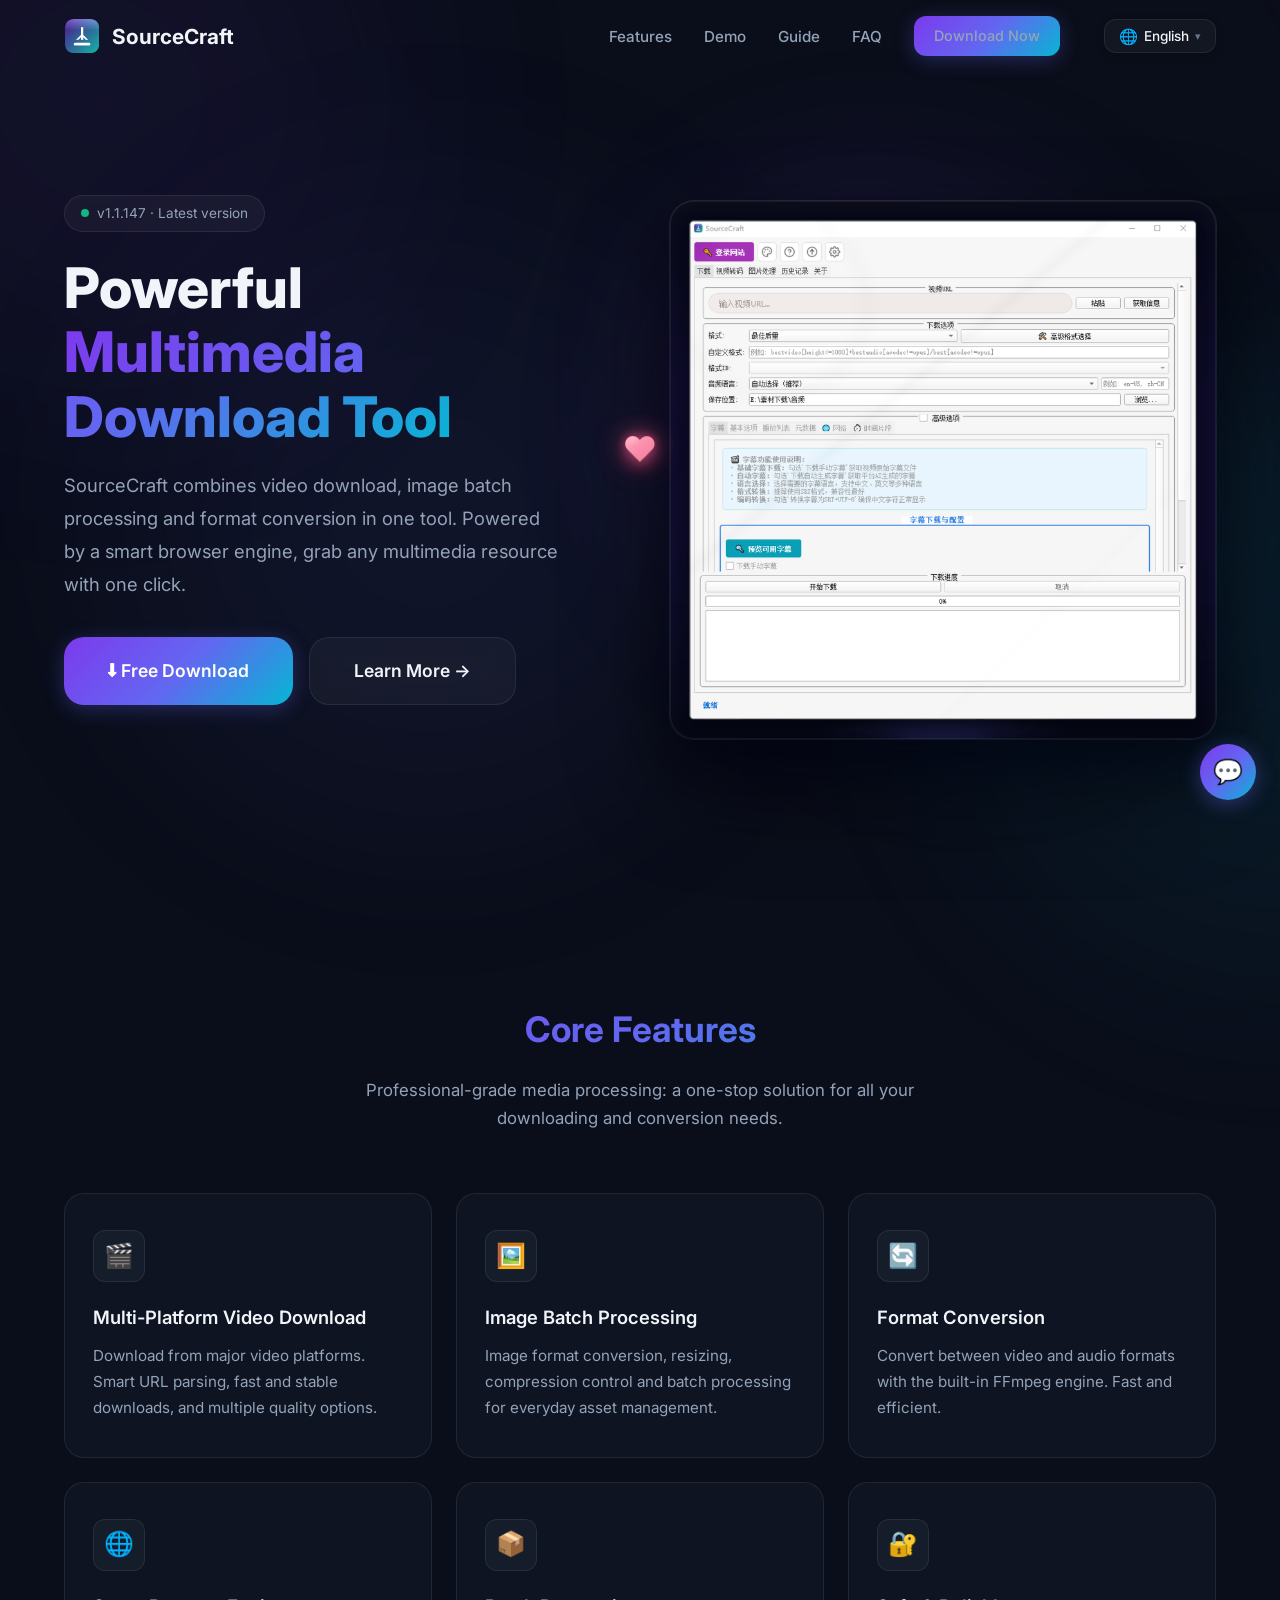
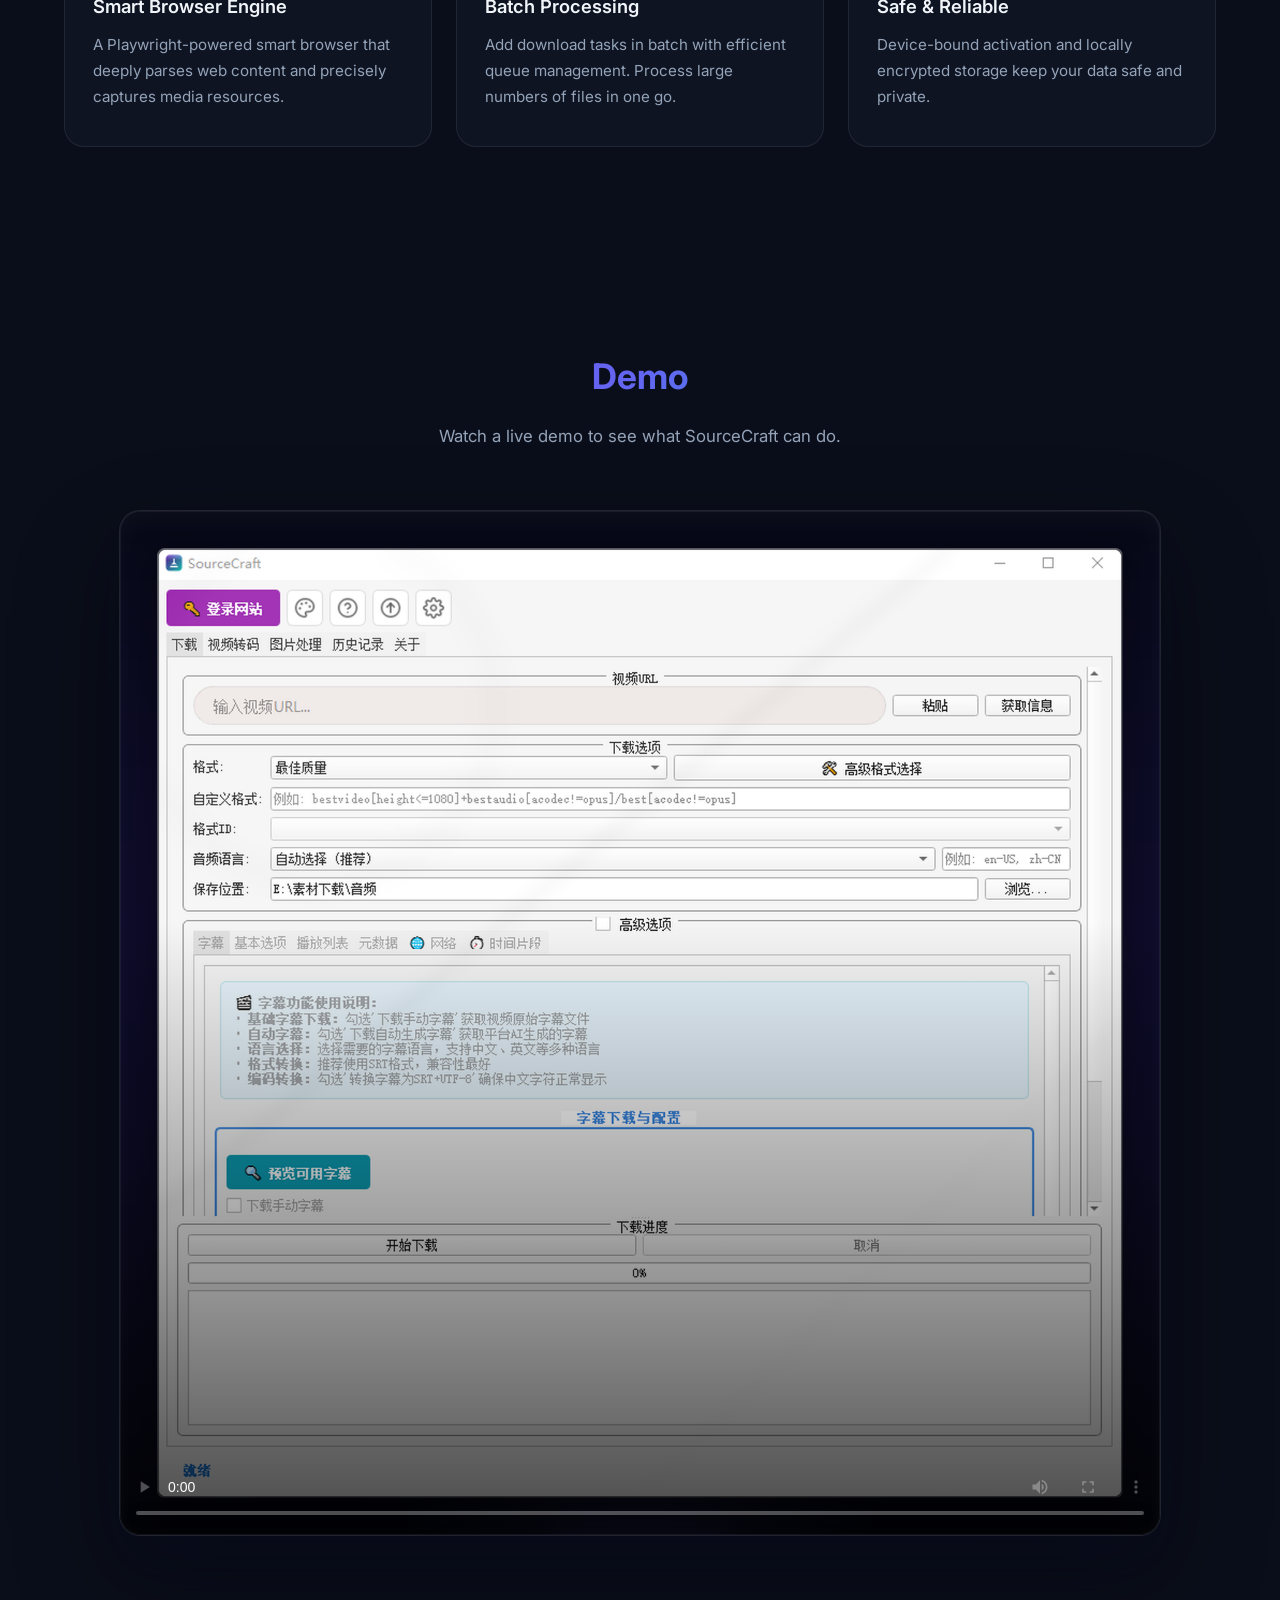
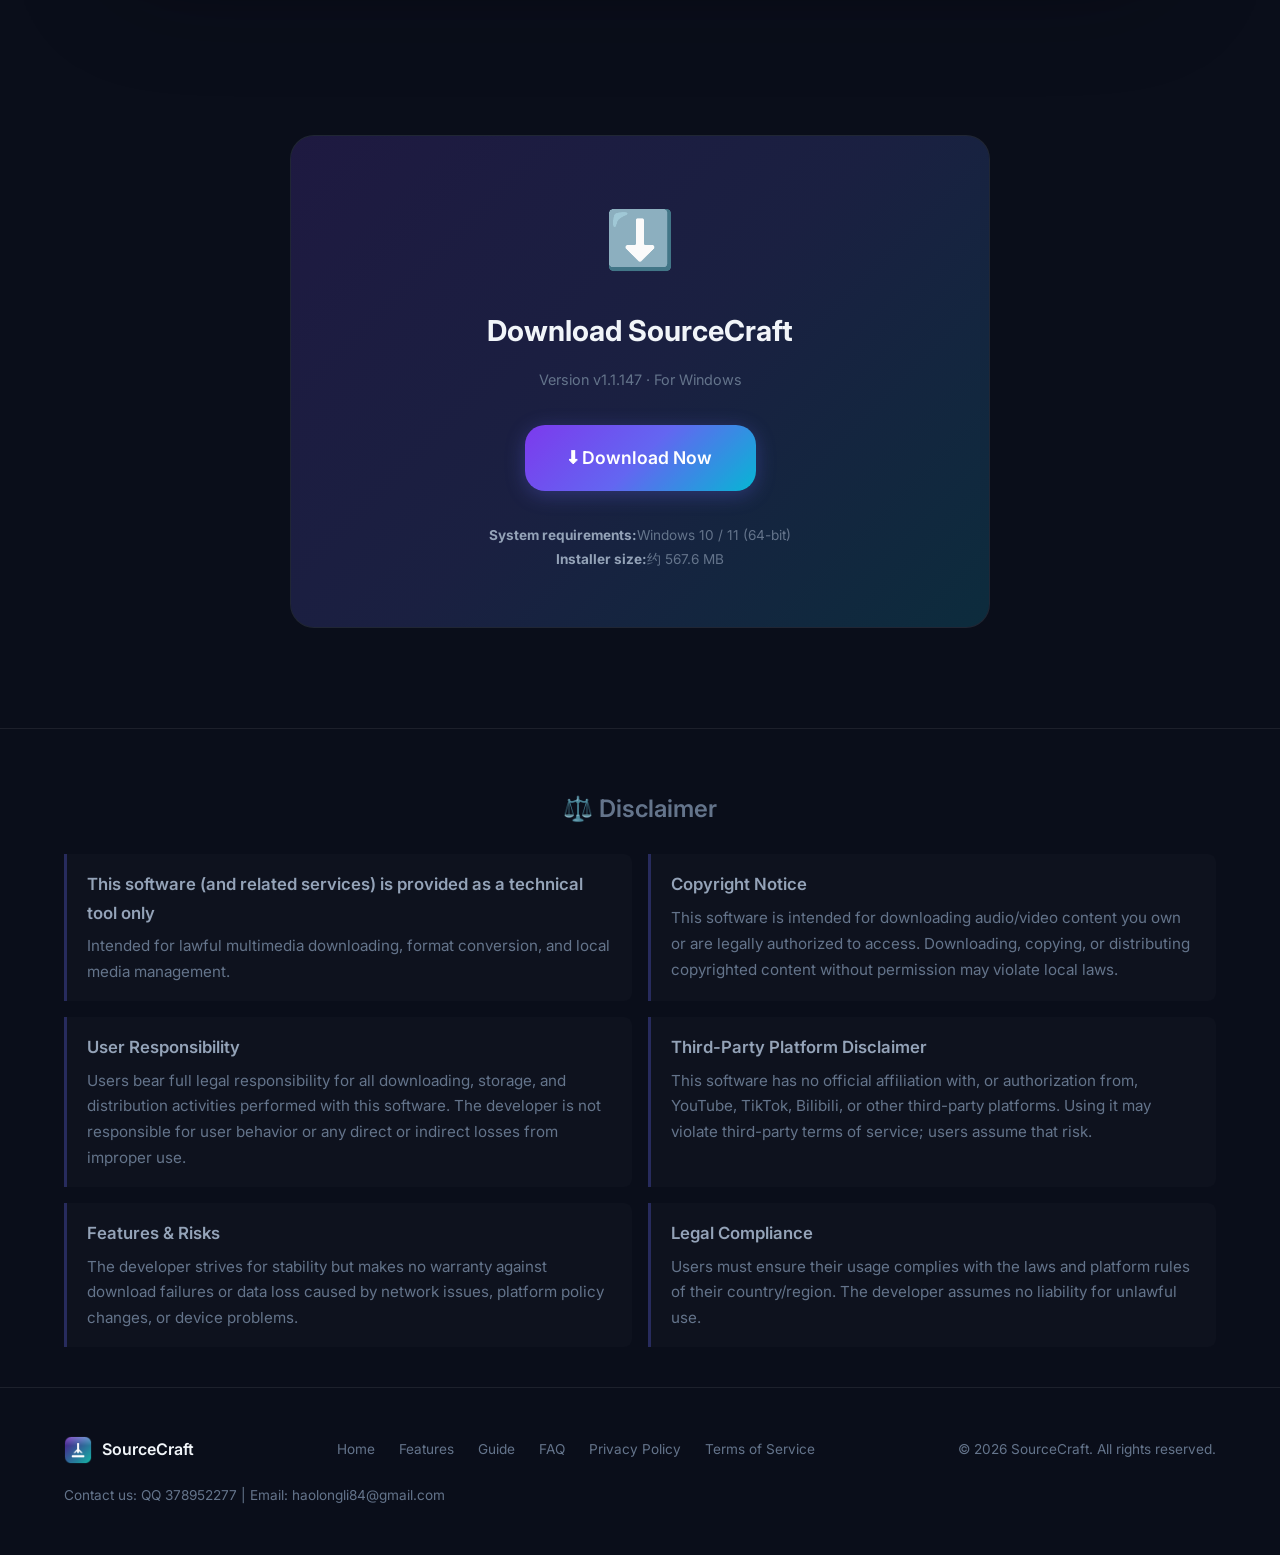
==== website/index.html @ fefe62bd "官网版本信息更新 1.1.140→1.1.147：version.json 下载链接换新 123pan(Miobvd-2Sgbd)+版本号+文件大小(567.6MB)；index.html 静态版本文" ====
<html lang="zh-CN">

<head>
  <meta charset="UTF-8">
  <meta name="viewport" content="width=device-width, initial-scale=1.0">
  <title data-i18n="SourceCraft - 免费多媒体下载工具 | 视频下载器 | 官方网站">SourceCraft - 免费多媒体下载工具 | 视频下载器 | 官方网站</title>
  <meta name="description" content="SourceCraft 是一款免费强大的多媒体下载工具，支持多平台视频下载、图片批处理、格式转换。智能浏览器引擎驱动，一键下载任何视频和多媒体资源。支持 Windows 10/11，永久免费使用。" data-i18n="SourceCraft 是一款免费强大的多媒体下载工具，支持多平台视频下载、图片批处理、格式转换。智能浏览器引擎驱动，一键下载任何视频和多媒体资源。支持 Windows 10/11，永久免费使用。">
  <meta name="keywords" content="SourceCraft, 下载工具, 多媒体工具, 视频下载器, 多媒体下载工具, 视频下载, 多媒体下载, 免费下载工具, 批量下载, 图片处理, 格式转换, 视频格式转换, 图片批处理, 视频下载软件, 免费视频下载, 多平台视频下载">
  <meta name="robots" content="index, follow, max-snippet:-1, max-image-preview:large">
  <meta name="msvalidate.01" content="35EAFFDD338087962B5CEDA07BDEE569"/>
  <meta name="baidu-site-verification" content="codeva-uoig7Fh3W2"/>
  <link rel="canonical" href="https://hundunxiazaiqi.cn/">
  <link rel="icon" type="image/png" href="app_icon.png">

  
  <meta property="og:type" content="website">
  <meta property="og:url" content="https://hundunxiazaiqi.cn/">
  <meta property="og:title" content="SourceCraft - 免费多媒体下载工具 | 视频下载器">
  <meta property="og:description" content="强大的多媒体下载工具，支持多平台视频下载、图片批处理、格式转换。智能浏览器引擎驱动，一键下载任何多媒体资源。">
  <meta property="og:image" content="https://hundunxiazaiqi.cn/software_preview_hd.png">
  <meta property="og:site_name" content="SourceCraft">
  <meta property="og:locale" content="zh_CN">

  
  <meta name="twitter:card" content="summary_large_image">
  <meta name="twitter:title" content="SourceCraft - 免费多媒体下载工具 | 视频下载器">
  <meta name="twitter:description" content="强大的多媒体下载工具，支持多平台视频下载、图片批处理、格式转换。一键下载任何多媒体资源。">
  <meta name="twitter:image" content="https://hundunxiazaiqi.cn/software_preview_hd.png">

  
  <script type="application/ld+json">
  {
    "@context": "https://schema.org",
    "@type": "SoftwareApplication",
    "name": "SourceCraft",
    "description": "SourceCraft 是一款免费强大的多媒体下载工具，支持多平台视频下载、图片批处理、格式转换。智能浏览器引擎驱动，一键下载任何多媒体资源。",
    "url": "https://hundunxiazaiqi.cn/",
    "applicationCategory": "MultimediaApplication",
    "operatingSystem": "Windows 10, Windows 11",
    "offers": {
      "@type": "Offer",
      "price": "0",
      "priceCurrency": "CNY"
    },
    "softwareVersion": "1.1.147",
    "image": "https://hundunxiazaiqi.cn/software_preview_hd.png",
    "screenshot": "https://hundunxiazaiqi.cn/software_preview_hd.png",
    "featureList": [
      "多平台视频下载",
      "图片批处理",
      "格式转换",
      "智能浏览器引擎",
      "批量处理"
    ]
  }
  </script>

  
  <script type="application/ld+json">
  {
    "@context": "https://schema.org",
    "@type": "WebSite",
    "name": "SourceCraft",
    "url": "https://hundunxiazaiqi.cn/",
    "description": "SourceCraft 官方网站 - 免费多媒体下载工具",
    "inLanguage": "zh-CN"
  }
  </script>

  <link rel="stylesheet" href="style.css?v=16">
  <script src="locales/zh.js?v=3"></script>
  <script src="locales/en.js?v=3"></script>
  <script src="i18n.js?v=3"></script>
  <style>
.lang-switcher-li { display: flex; align-items: center; margin-left: 12px; }
.lang-switcher { position: relative; }
.lang-btn {
  appearance: none; -webkit-appearance: none;
  display: inline-flex; align-items: center; gap: 6px;
  background: var(--bg-glass);
  color: var(--text-primary);
  border: 1px solid var(--bg-glass-border);
  border-radius: var(--radius-md);
  padding: 8px 14px;
  font-size: 0.85rem;
  font-weight: 500;
  cursor: pointer;
  font-family: inherit;
  transition: transform 0.2s, box-shadow 0.2s, border-color 0.2s;
  box-shadow: var(--shadow-sm, 0 2px 8px rgba(0,0,0,0.2));
}
.lang-btn:hover {
  transform: translateY(-2px);
  border-color: var(--accent-mid, #6366f1);
  box-shadow: 0 6px 20px rgba(99, 102, 241, 0.35);
}
.lang-btn:focus { outline: none; border-color: var(--accent-mid, #6366f1); }
.lang-btn-globe { font-size: 0.95rem; line-height: 1; }
.lang-btn-caret { font-size: 0.7rem; color: var(--text-muted, #64748b); transition: transform 0.2s; }
.lang-btn[aria-expanded="true"] .lang-btn-caret { transform: rotate(180deg); }
.lang-menu {
  display: none;
  position: absolute; top: calc(100% + 8px); right: 0;
  min-width: 132px;
  background: var(--bg-secondary, #111827);
  border: 1px solid var(--bg-glass-border);
  border-radius: var(--radius-md);
  padding: 6px;
  margin: 0; list-style: none;
  box-shadow: 0 16px 40px rgba(0, 0, 0, 0.5);
  z-index: 999;
}
.lang-menu.open { display: block; }
.lang-menu-item {
  padding: 9px 14px;
  border-radius: 8px;
  font-size: 0.88rem;
  color: var(--text-secondary);
  cursor: pointer;
  transition: background 0.15s, color 0.15s;
  white-space: nowrap;
}
.lang-menu-item:hover { background: var(--bg-card-hover, rgba(30,41,59,0.8)); color: var(--text-primary); }
.lang-menu-item.active {
  background: linear-gradient(135deg, rgba(124,58,237,0.35), rgba(99,102,241,0.35));
  color: #fff; font-weight: 600;
}
@media (max-width: 768px) {
  .lang-switcher-li { margin-left: 0; margin-top: 12px; justify-content: flex-start; }
  .lang-menu { right: auto; left: 0; }
}
  </style>
</head>

<body>

  <div class="cursor-system" aria-hidden="true">
    <canvas class="splash-cursor-canvas" id="fluid-cursor"></canvas>
  </div>

  
  <div class="bg-glow bg-glow-1"></div>
  <div class="bg-glow bg-glow-2"></div>
  <div class="bg-glow bg-glow-3"></div>

  
  <nav class="navbar" id="navbar">
    <div class="container">
      <a href="#" class="navbar-brand">
        <img src="app_icon.png" alt="SourceCraft Logo">
        <span>SourceCraft</span>
      </a>
      <ul class="navbar-links" id="nav-links">
        <li><a href="#features"><span data-i18n="功能特性">功能特性</span></a></li>
        <li><a href="#showcase"><span data-i18n="软件演示">软件演示</span></a></li>
        <li><a href="/guide.html"><span data-i18n="使用教程">使用教程</span></a></li>
        <li><a href="/faq.html"><span data-i18n="常见问题">常见问题</span></a></li>
        <li><a href="#download" class="btn btn-primary navbar-cta"><span data-i18n="立即下载">立即下载</span></a></li>
              <li class="lang-switcher-li">
          <div id="lang-switcher" class="lang-switcher"></div>
        </li>
      </ul><button class="mobile-menu-btn" id="mobile-menu-btn" aria-label="菜单" data-i18n-attr="aria-label" data-i18n-attr-key="菜单">☰</button>
    </div>
  </nav>

  
  <section class="hero" id="hero">
    <div class="container">
      <div class="hero-content">
        <div class="hero-badge">
          <span class="dot"></span>
          <span id="hero-version-text"><span data-i18n="v1.1.147 · 最新版本">v1.1.147 · 最新版本</span></span>
        </div>
        <h1><span data-i18n="强大的">
          强大的</span><br>
          <span class="gradient-text"><span data-i18n="多媒体下载工具">多媒体下载工具</span></span>
        </h1>
        <p class="hero-desc"><span data-i18n="SourceCraft 集成视频下载、图片批处理、格式转换于一体。
          智能浏览器引擎驱动，一键获取您需要的任何多媒体资源。">
          SourceCraft 集成视频下载、图片批处理、格式转换于一体。
          智能浏览器引擎驱动，一键获取您需要的任何多媒体资源。
        </span></p>
        <div class="hero-buttons">
          <a href="#download" class="btn btn-primary btn-large"><span data-i18n="⬇ 免费下载">
            ⬇ 免费下载
          </span></a>
          <a href="#features" class="btn btn-secondary btn-large"><span data-i18n="了解更多 →">
            了解更多 →
          </span></a>
        </div>

      </div>
      <div class="hero-visual">
        <div class="hero-liquid-frame">
          <div class="heart-bubble-layer" aria-hidden="true">
            <span class="heart-bubble bubble-1">❤</span>
            <span class="heart-bubble bubble-2">❤</span>
            <span class="heart-bubble bubble-3">❤</span>
            <span class="heart-bubble bubble-4">❤</span>
            <span class="heart-bubble bubble-5">❤</span>
          </div>
          <div class="hero-liquid-sheen"></div>
          <div class="hero-mockup-shell">
            <img src="software_preview_liquid_glass.png?v=1" alt="SourceCraft 软件界面" class="hero-mockup" id="hero-img">
          </div>
        </div>
      </div>
    </div>
  </section>

  
  <section class="features" id="features">
    <div class="container">
      <h2 class="section-title reveal"><span data-i18n="核心功能">核心功能</span></h2>
      <p class="section-subtitle reveal"><span data-i18n="专业级多媒体处理能力，一站式解决您的下载与转换需求">专业级多媒体处理能力，一站式解决您的下载与转换需求</span></p>
      <div class="features-grid">
        <div class="feature-card reveal reveal-delay-1">
          <div class="feature-icon">🎬</div>
          <h3><span data-i18n="多平台视频下载">多平台视频下载</span></h3>
          <p><span data-i18n="支持主流视频平台资源下载，智能解析视频链接，高速稳定下载，支持多种清晰度选择。">支持主流视频平台资源下载，智能解析视频链接，高速稳定下载，支持多种清晰度选择。</span></p>
        </div>
        <div class="feature-card reveal reveal-delay-2">
          <div class="feature-icon">🖼️</div>
          <h3><span data-i18n="图片批处理">图片批处理</span></h3>
          <p><span data-i18n="支持图片格式转换、尺寸调整、压缩质量控制与批量处理，适合日常素材整理。">支持图片格式转换、尺寸调整、压缩质量控制与批量处理，适合日常素材整理。</span></p>
        </div>
        <div class="feature-card reveal reveal-delay-3">
          <div class="feature-icon">🔄</div>
          <h3><span data-i18n="格式转换">格式转换</span></h3>
          <p><span data-i18n="支持视频、音频多种格式互转，内置 FFmpeg 引擎，快速高效完成格式转换任务。">支持视频、音频多种格式互转，内置 FFmpeg 引擎，快速高效完成格式转换任务。</span></p>
        </div>
        <div class="feature-card reveal reveal-delay-4">
          <div class="feature-icon">🌐</div>
          <h3><span data-i18n="智能浏览器引擎">智能浏览器引擎</span></h3>
          <p><span data-i18n="Playwright 驱动的智能浏览器，深度解析网页内容，精准捕获多媒体资源。">Playwright 驱动的智能浏览器，深度解析网页内容，精准捕获多媒体资源。</span></p>
        </div>
        <div class="feature-card reveal reveal-delay-5">
          <div class="feature-icon">📦</div>
          <h3><span data-i18n="批量处理">批量处理</span></h3>
          <p><span data-i18n="支持批量添加下载任务，高效的任务队列管理，一次操作处理大量文件。">支持批量添加下载任务，高效的任务队列管理，一次操作处理大量文件。</span></p>
        </div>
        <div class="feature-card reveal reveal-delay-5">
          <div class="feature-icon">🔐</div>
          <h3><span data-i18n="安全可靠">安全可靠</span></h3>
          <p><span data-i18n="设备绑定激活机制，本地加密存储数据，保障您的使用安全与隐私。">设备绑定激活机制，本地加密存储数据，保障您的使用安全与隐私。</span></p>
        </div>
      </div>
    </div>
  </section>

  
  <section class="showcase" id="showcase">
    <div class="container">
      <h2 class="section-title reveal"><span data-i18n="软件演示">软件演示</span></h2>
      <p class="section-subtitle reveal"><span data-i18n="观看实际操作演示，了解 SourceCraft 的强大功能">观看实际操作演示，了解 SourceCraft 的强大功能</span></p>
      <div class="showcase-wrapper reveal">
        <div class="video-demo-shell">
          <video controls="" preload="metadata" poster="software_preview_liquid_glass.png?v=1" class="demo-video" id="demo-video">
            <source src="demo.mp4" type="video/mp4"><span data-i18n="您的浏览器不支持视频播放。">
            您的浏览器不支持视频播放。
          </span></video>
        </div>
      </div>
    </div>
  </section>


  
  <section class="download" id="download">
    <div class="container">
      <div class="download-box reveal">
        <div class="download-icon">⬇️</div>
        <h2><span data-i18n="下载 SourceCraft">下载 SourceCraft</span></h2>
        <p class="version-info" id="download-version-text"><span data-i18n="当前版本 v1.1.147 · 适用于 Windows 系统">当前版本 v1.1.147 · 适用于 Windows 系统</span></p>
        <div class="download-buttons">
          
          <a href="https://1858527336.share.123pan.cn/123pan/Miobvd-2Sgbd" class="btn btn-primary btn-large" id="download-btn" target="_blank"><span data-i18n="⬇ 立即下载">
            ⬇ 立即下载
          </span></a>
          
          
        </div>
        <div class="system-req">
          <strong><span data-i18n="系统要求：">系统要求：</span></strong><span data-i18n="Windows 10 / 11（64位）">Windows 10 / 11（64位）</span><br>
          <strong><span data-i18n="安装包大小：">安装包大小：</span></strong><span id="package-size-text"><span data-i18n="约 567.6 MB">约 567.6 MB</span></span>
        </div>
      </div>
    </div>
  </section>

  
  <div class="floating-contact" id="floating-contact">
    <div class="floating-contact-btn" id="contact-btn" title="客服咨询" data-i18n-attr="title" data-i18n-attr-key="客服咨询">
      💬
    </div>
    <div class="floating-contact-panel" id="contact-panel">
      <div class="contact-panel-header"><span data-i18n="客服联系">客服联系</span></div>
      <div class="contact-panel-body">
        <p><span data-i18n="购买咨询 / 技术支持">购买咨询 / 技术支持</span></p>
        <p class="contact-qq">QQ：<strong>378952277</strong></p>
        <p class="contact-email"><span data-i18n="邮箱：">邮箱：</span><a href="mailto:haolongli84@gmail.com">haolongli84@gmail.com</a></p>
      </div>
    </div>
  </div>

  
  <section class="disclaimer" id="disclaimer">
    <div class="container">
      <h2 class="disclaimer-title"><span data-i18n="⚖️ 免责声明">⚖️ 免责声明</span></h2>
      <div class="disclaimer-content">
        <div class="disclaimer-item">
          <h4><span data-i18n="本软件（及相关服务）仅作为技术工具提供">本软件（及相关服务）仅作为技术工具提供</span></h4>
          <p><span data-i18n="用于合法合规的多媒体文件下载、格式转换与本地管理用途。">用于合法合规的多媒体文件下载、格式转换与本地管理用途。</span></p>
        </div>
        <div class="disclaimer-item">
          <h4><span data-i18n="版权提示">版权提示</span></h4>
          <p><span data-i18n="本软件仅用于下载用户拥有版权或已获得合法授权的音视频内容。未经版权方许可，下载、复制、传播受版权保护的内容可能违反当地法律法规。">本软件仅用于下载用户拥有版权或已获得合法授权的音视频内容。未经版权方许可，下载、复制、传播受版权保护的内容可能违反当地法律法规。</span></p>
        </div>
        <div class="disclaimer-item">
          <h4><span data-i18n="使用责任">使用责任</span></h4>
          <p><span data-i18n="用户使用本软件进行的所有下载、存储、传播行为，均由用户自行承担全部法律责任。开发者不对用户的使用行为负责，亦不对因用户违规使用导致的任何直接或间接损失承担责任。">用户使用本软件进行的所有下载、存储、传播行为，均由用户自行承担全部法律责任。开发者不对用户的使用行为负责，亦不对因用户违规使用导致的任何直接或间接损失承担责任。</span></p>
        </div>
        <div class="disclaimer-item">
          <h4><span data-i18n="第三方平台声明">第三方平台声明</span></h4>
          <p><span data-i18n="本软件与 YouTube、TikTok、Bilibili 及其他第三方平台无任何官方关联，亦未获得上述平台授权。使用本软件可能违反第三方平台服务条款，用户需自行承担相关风险。">本软件与 YouTube、TikTok、Bilibili 及其他第三方平台无任何官方关联，亦未获得上述平台授权。使用本软件可能违反第三方平台服务条款，用户需自行承担相关风险。</span></p>
        </div>
        <div class="disclaimer-item">
          <h4><span data-i18n="功能与风险">功能与风险</span></h4>
          <p><span data-i18n="开发者尽力保证软件稳定性，但不对因网络、平台规则变更、设备问题等导致的下载失败、数据丢失等情况提供担保。">开发者尽力保证软件稳定性，但不对因网络、平台规则变更、设备问题等导致的下载失败、数据丢失等情况提供担保。</span></p>
        </div>
        <div class="disclaimer-item">
          <h4><span data-i18n="法律合规">法律合规</span></h4>
          <p><span data-i18n="用户在使用前，应确保其行为符合所在国家 / 地区的法律法规及平台规则。如用户行为违法违规，开发者不承担任何连带责任。">用户在使用前，应确保其行为符合所在国家 / 地区的法律法规及平台规则。如用户行为违法违规，开发者不承担任何连带责任。</span></p>
        </div>
      </div>
    </div>
  </section>

  
  <footer class="footer">
    <div class="container">
      <div class="footer-brand">
        <img src="app_icon.png" alt="SourceCraft">
        <span>SourceCraft</span>
      </div>
      <nav class="footer-nav" aria-label="页脚导航" data-i18n-attr="aria-label" data-i18n-attr-key="页脚导航">
        <a href="/"><span data-i18n="首页">首页</span></a>
        <a href="/features.html"><span data-i18n="功能介绍">功能介绍</span></a>
        <a href="/guide.html"><span data-i18n="使用教程">使用教程</span></a>
        <a href="/faq.html"><span data-i18n="常见问题">常见问题</span></a>
        <a href="/privacy.html"><span data-i18n="隐私政策">隐私政策</span></a>
        <a href="/terms.html"><span data-i18n="服务条款">服务条款</span></a>
      </nav>
      <div class="footer-info">
        © 2026 SourceCraft. All rights reserved.
      </div>
      <div class="footer-contact"><span data-i18n="联系我们：QQ 378952277 | 邮箱：haolongli84@gmail.com">
        联系我们：QQ 378952277 | 邮箱：haolongli84@gmail.com
      </span></div>
    </div>
  </footer>

  <script src="fluid-cursor.js?v=16"></script>
  <script src="script.js?v=8"></script>
</body>

</html>
---- website/style.css ----
/* ========================================
   SourceCraft — Design System
   ======================================== */

/* ---------- Google Fonts ---------- */
@import url('https://fonts.googleapis.com/css2?family=Inter:wght@300;400;500;600;700;800&display=swap');

/* ---------- CSS Variables ---------- */
:root {
  /* Colors */
  --bg-primary: #0a0e1a;
  --bg-secondary: #111827;
  --bg-card: rgba(17, 24, 39, 0.7);
  --bg-card-hover: rgba(30, 41, 59, 0.8);
  --bg-glass: rgba(255, 255, 255, 0.04);
  --bg-glass-border: rgba(255, 255, 255, 0.08);

  --text-primary: #f1f5f9;
  --text-secondary: #94a3b8;
  --text-muted: #64748b;

  --accent-start: #7c3aed;
  --accent-mid: #6366f1;
  --accent-end: #06b6d4;
  --accent-gradient: linear-gradient(135deg, var(--accent-start), var(--accent-mid), var(--accent-end));

  --success: #10b981;
  --warning: #f59e0b;
  --danger: #ef4444;

  /* Spacing */
  --section-padding: 100px 0;
  --container-max: 1200px;
  --radius-sm: 8px;
  --radius-md: 12px;
  --radius-lg: 20px;
  --radius-xl: 24px;

  /* Shadows */
  --shadow-sm: 0 2px 8px rgba(0, 0, 0, 0.2);
  --shadow-md: 0 4px 20px rgba(0, 0, 0, 0.3);
  --shadow-lg: 0 8px 40px rgba(0, 0, 0, 0.4);
  --shadow-glow: 0 0 40px rgba(99, 102, 241, 0.15);

  /* Transitions */
  --transition-fast: 0.2s ease;
  --transition-base: 0.3s ease;
  --transition-slow: 0.5s ease;
}

/* ---------- Reset & Base ---------- */
*,
*::before,
*::after {
  margin: 0;
  padding: 0;
  box-sizing: border-box;
}

html {
  scroll-behavior: smooth;
  font-size: 16px;
}

body {
  font-family: 'Inter', -apple-system, BlinkMacSystemFont, 'Segoe UI', sans-serif;
  background-color: var(--bg-primary);
  color: var(--text-primary);
  line-height: 1.7;
  overflow-x: hidden;
  -webkit-font-smoothing: antialiased;
}

body.custom-cursor-enabled,
body.custom-cursor-enabled a,
body.custom-cursor-enabled button,
body.custom-cursor-enabled .btn,
body.custom-cursor-enabled .feature-card,
body.custom-cursor-enabled .pricing-card,
body.custom-cursor-enabled .download-box,
body.custom-cursor-enabled .floating-contact-btn,
body.custom-cursor-enabled .showcase-image-shell,
body.custom-cursor-enabled .hero-liquid-frame,
body.custom-cursor-enabled .navbar-brand {
  cursor: auto !important;
}

body.custom-cursor-enabled a,
body.custom-cursor-enabled button,
body.custom-cursor-enabled .btn,
body.custom-cursor-enabled .feature-card,
body.custom-cursor-enabled .pricing-card,
body.custom-cursor-enabled .download-box,
body.custom-cursor-enabled .floating-contact-btn,
body.custom-cursor-enabled .showcase-image-shell,
body.custom-cursor-enabled .hero-liquid-frame,
body.custom-cursor-enabled .navbar-brand {
  cursor: pointer !important;
}

a {
  color: inherit;
  text-decoration: none;
}

img {
  max-width: 100%;
  display: block;
}

.cursor-system {
  position: fixed;
  inset: 0;
  pointer-events: none;
  z-index: 2000;
  opacity: 0;
  transition: opacity 180ms ease;
}

body.custom-cursor-enabled.cursor-visible .cursor-system {
  opacity: 1;
}

.splash-cursor-canvas {
  position: fixed;
  inset: 0;
  width: 100%;
  height: 100%;
  pointer-events: none;
  opacity: 0.92;
}

.cursor-dot,
.cursor-ring,
.cursor-aura,
.cursor-label {
  display: none;
  position: fixed;
  top: 0;
  left: 0;
  pointer-events: none;
  transform: translate3d(-50%, -50%, 0);
  will-change: transform, width, height, opacity;
}

.cursor-dot {
  width: 0;
  height: 0;
  opacity: 0;
  transition: opacity 180ms ease;
}

.cursor-ring {
  width: 0;
  height: 0;
  opacity: 0;
  transition: opacity 180ms ease;
}

.cursor-aura {
  width: 96px;
  height: 96px;
  border-radius: 50%;
  opacity: 0.22;
  filter: blur(20px);
  background:
    radial-gradient(circle at 30% 30%, rgba(255, 255, 255, 0.16), rgba(124, 58, 237, 0.12) 34%, rgba(6, 182, 212, 0.1) 58%, rgba(6, 182, 212, 0) 74%);
  mix-blend-mode: screen;
  transition:
    width 260ms cubic-bezier(0.22, 1, 0.36, 1),
    height 260ms cubic-bezier(0.22, 1, 0.36, 1),
    opacity 220ms ease;
}

.cursor-label {
  padding: 8px 14px;
  border-radius: 999px;
  border: 1px solid rgba(255, 255, 255, 0.1);
  background: rgba(8, 12, 24, 0.72);
  color: rgba(241, 245, 249, 0.92);
  font-size: 0.72rem;
  font-weight: 600;
  letter-spacing: 0.08em;
  text-transform: uppercase;
  white-space: nowrap;
  backdrop-filter: blur(18px);
  box-shadow:
    0 10px 30px rgba(2, 6, 23, 0.28),
    inset 0 1px 0 rgba(255, 255, 255, 0.08);
  opacity: 0;
  transition:
    opacity 180ms ease,
    transform 220ms cubic-bezier(0.22, 1, 0.36, 1);
}

body.cursor-hover .cursor-label {
  opacity: 0;
}

body.cursor-hover .cursor-ring {
  opacity: 0;
}

body.cursor-hover .cursor-aura {
  width: 132px;
  height: 132px;
  opacity: 0.34;
}

body.cursor-hover .cursor-dot {
  opacity: 0;
}

body.cursor-pressed .cursor-dot {
  opacity: 0;
}

body.cursor-pressed .cursor-ring {
  opacity: 0;
}

body.cursor-pressed .cursor-aura {
  opacity: 0;
}

.cursor-ring::after {
  content: none;
}

body.cursor-clicking .cursor-ring::after {
  animation: cursorPulse 520ms cubic-bezier(0.16, 1, 0.3, 1);
}

@keyframes cursorPulse {
  from {
    opacity: 0.85;
    transform: scale(0.72);
  }

  to {
    opacity: 0;
    transform: scale(1.18);
  }
}

/* ---------- Utility ---------- */
.container {
  max-width: var(--container-max);
  margin: 0 auto;
  padding: 0 24px;
}

.section-title {
  font-size: 2.2rem;
  font-weight: 700;
  text-align: center;
  margin-bottom: 16px;
  background: var(--accent-gradient);
  -webkit-background-clip: text;
  -webkit-text-fill-color: transparent;
  background-clip: text;
}

.section-subtitle {
  text-align: center;
  color: var(--text-secondary);
  font-size: 1.05rem;
  max-width: 600px;
  margin: 0 auto 60px;
}

.btn {
  display: inline-flex;
  align-items: center;
  gap: 8px;
  padding: 14px 32px;
  border-radius: var(--radius-md);
  font-weight: 600;
  font-size: 1rem;
  cursor: pointer;
  border: none;
  transition: all var(--transition-base);
  position: relative;
  overflow: hidden;
}

.btn-primary {
  background: var(--accent-gradient);
  color: #fff;
  box-shadow: 0 4px 20px rgba(99, 102, 241, 0.3);
}

.btn-primary:hover {
  transform: translateY(-2px);
  box-shadow: 0 6px 30px rgba(99, 102, 241, 0.45);
}

.btn-secondary {
  background: var(--bg-glass);
  color: var(--text-primary);
  border: 1px solid var(--bg-glass-border);
  backdrop-filter: blur(10px);
}

.btn-secondary:hover {
  background: rgba(255, 255, 255, 0.08);
  border-color: rgba(255, 255, 255, 0.15);
  transform: translateY(-2px);
}

.btn-large {
  padding: 18px 44px;
  font-size: 1.1rem;
  border-radius: var(--radius-lg);
}

/* ---------- Background Effects ---------- */
.bg-glow {
  position: fixed;
  width: 600px;
  height: 600px;
  border-radius: 50%;
  filter: blur(120px);
  opacity: 0.07;
  pointer-events: none;
  z-index: 0;
}

.bg-glow-1 {
  top: -200px;
  left: -200px;
  background: var(--accent-start);
}

.bg-glow-2 {
  top: 40%;
  right: -300px;
  background: var(--accent-end);
}

.bg-glow-3 {
  bottom: 10%;
  left: 10%;
  background: var(--accent-mid);
}

/* ---------- Navbar ---------- */
.navbar {
  position: fixed;
  top: 0;
  left: 0;
  right: 0;
  z-index: 1000;
  padding: 16px 0;
  transition: all var(--transition-base);
}

.navbar.scrolled {
  background: rgba(10, 14, 26, 0.85);
  backdrop-filter: blur(20px);
  border-bottom: 1px solid var(--bg-glass-border);
  padding: 10px 0;
}

.navbar .container {
  display: flex;
  align-items: center;
  justify-content: space-between;
}

.navbar-brand {
  display: flex;
  align-items: center;
  gap: 12px;
  font-size: 1.3rem;
  font-weight: 700;
}

.navbar-brand img {
  width: 36px;
  height: 36px;
  border-radius: var(--radius-sm);
}

.navbar-links {
  display: flex;
  align-items: center;
  gap: 32px;
  list-style: none;
}

.navbar-links a {
  color: var(--text-secondary);
  font-size: 0.95rem;
  font-weight: 500;
  transition: color var(--transition-fast);
  position: relative;
}

.navbar-links a:hover {
  color: var(--text-primary);
}

.navbar-links a::after {
  content: '';
  position: absolute;
  bottom: -4px;
  left: 0;
  width: 0;
  height: 2px;
  background: var(--accent-gradient);
  transition: width var(--transition-base);
  border-radius: 2px;
}

.navbar-links a:hover::after {
  width: 100%;
}

.navbar-cta {
  padding: 8px 20px !important;
  font-size: 0.9rem !important;
}

.mobile-menu-btn {
  display: none;
  background: none;
  border: none;
  color: var(--text-primary);
  font-size: 1.5rem;
  cursor: pointer;
  padding: 4px;
}

/* ---------- Hero ---------- */
.hero {
  min-height: 100vh;
  display: flex;
  align-items: center;
  position: relative;
  padding: 120px 0 80px;
  overflow: hidden;
}

.hero .container {
  display: flex;
  align-items: center;
  gap: 60px;
  position: relative;
  z-index: 1;
}

.hero-content {
  flex: 1;
  min-width: 0;
}

.hero-badge {
  display: inline-flex;
  align-items: center;
  gap: 8px;
  padding: 6px 16px;
  background: var(--bg-glass);
  border: 1px solid var(--bg-glass-border);
  border-radius: 100px;
  font-size: 0.85rem;
  color: var(--text-secondary);
  margin-bottom: 24px;
}

.hero-badge .dot {
  width: 8px;
  height: 8px;
  border-radius: 50%;
  background: var(--success);
  animation: pulse 2s infinite;
}

@keyframes pulse {

  0%,
  100% {
    opacity: 1;
  }

  50% {
    opacity: 0.4;
  }
}

.hero h1 {
  font-size: 3.5rem;
  font-weight: 800;
  line-height: 1.15;
  margin-bottom: 20px;
}

.hero h1 .gradient-text {
  background: var(--accent-gradient);
  -webkit-background-clip: text;
  -webkit-text-fill-color: transparent;
  background-clip: text;
}

.hero-desc {
  font-size: 1.15rem;
  color: var(--text-secondary);
  max-width: 500px;
  margin-bottom: 36px;
  line-height: 1.8;
}

.hero-buttons {
  display: flex;
  gap: 16px;
  margin-bottom: 40px;
  flex-wrap: wrap;
}

.hero-stats {
  display: flex;
  gap: 40px;
}

.hero-stat {
  text-align: left;
}

.hero-stat .number {
  font-size: 1.6rem;
  font-weight: 700;
  background: var(--accent-gradient);
  -webkit-background-clip: text;
  -webkit-text-fill-color: transparent;
  background-clip: text;
}

.hero-stat .label {
  font-size: 0.85rem;
  color: var(--text-muted);
}

.hero-visual {
  flex: 1;
  display: flex;
  justify-content: center;
  align-items: center;
  position: relative;
  isolation: isolate;
  perspective: 1600px;
}

.hero-liquid-frame {
  position: relative;
  width: min(100%, 860px);
  padding: 0;
  border-radius: 24px;
  background: transparent;
  border: none;
  box-shadow: none;
  backdrop-filter: blur(10px) saturate(118%);
  -webkit-backdrop-filter: blur(10px) saturate(118%);
  overflow: visible;
  transform: none;
  animation: none;
  isolation: isolate;
}

.heart-bubble-layer {
  position: absolute;
  inset: -10% -8% -8%;
  pointer-events: auto;
  overflow: visible;
  z-index: 0;
}

.heart-bubble {
  position: absolute;
  left: 0;
  top: 0;
  display: block;
  color: rgba(255, 124, 166, 0.82);
  line-height: 1;
  user-select: none;
  filter:
    drop-shadow(0 12px 22px rgba(255, 76, 134, 0.18)) drop-shadow(0 0 12px rgba(255, 126, 168, 0.24));
  opacity: 0;
  transform: translate3d(0, 0, 0) translate(-50%, -50%) scale(0.78);
  transform-origin: center;
  will-change: transform, opacity;
  mix-blend-mode: normal;
  transition: filter 220ms ease, color 220ms ease;
  pointer-events: auto;
  cursor: pointer;
}

.heart-bubble::before {
  content: '';
  position: absolute;
  inset: 20% 18% 18%;
  border-radius: 999px;
  background: radial-gradient(circle at 32% 30%, rgba(255, 214, 226, 0.46), rgba(255, 214, 226, 0.16) 36%, rgba(255, 214, 226, 0) 68%);
  filter: blur(4px);
  opacity: 0.58;
  transform: scale(0.7);
}

.heart-bubble.is-engaged {
  color: rgba(255, 158, 191, 0.96);
  filter:
    drop-shadow(0 16px 28px rgba(255, 76, 134, 0.28)) drop-shadow(0 0 18px rgba(255, 146, 188, 0.4));
}

.heart-bubble.is-popping {
  opacity: 0 !important;
  pointer-events: none;
}

.heart-bubble-pop {
  position: absolute;
  left: 0;
  top: 0;
  font-size: 30px;
  line-height: 1;
  color: rgba(255, 168, 198, 0.92);
  pointer-events: none;
  user-select: none;
  z-index: 1;
  filter:
    drop-shadow(0 8px 18px rgba(255, 76, 134, 0.22)) drop-shadow(0 0 12px rgba(255, 146, 188, 0.28));
  animation: heart-bubble-pop 950ms cubic-bezier(0.2, 0.8, 0.2, 1) forwards;
}

.heart-bubble-pop::before {
  content: '';
  position: absolute;
  inset: 18% 16% 16%;
  border-radius: 999px;
  background: radial-gradient(circle at 30% 28%, rgba(255, 230, 238, 0.58), rgba(255, 214, 226, 0.12) 42%, rgba(255, 214, 226, 0) 70%);
  filter: blur(4px);
}

.heart-bubble-shard {
  position: absolute;
  left: 0;
  top: 0;
  line-height: 1;
  color: rgba(255, 176, 203, 0.94);
  pointer-events: none;
  user-select: none;
  z-index: 1;
  filter:
    drop-shadow(0 6px 14px rgba(255, 76, 134, 0.2)) drop-shadow(0 0 10px rgba(255, 146, 188, 0.22));
  animation: heart-bubble-shard 820ms cubic-bezier(0.2, 0.78, 0.22, 1) forwards;
}

.heart-bubble-shard::before {
  content: '';
  position: absolute;
  inset: 20% 18% 18%;
  border-radius: 999px;
  background: radial-gradient(circle at 30% 28%, rgba(255, 235, 241, 0.54), rgba(255, 214, 226, 0.1) 46%, rgba(255, 214, 226, 0) 72%);
  filter: blur(3px);
}

.heart-bubble.bubble-1 {
  left: 8%;
  font-size: 76px;
  animation-delay: 0s;
  animation-duration: 11.2s;
}

.heart-bubble.bubble-2 {
  left: 24%;
  font-size: 58px;
  animation-delay: 1.4s;
  animation-duration: 12.4s;
}

.heart-bubble.bubble-3 {
  left: auto;
  right: 22%;
  font-size: 84px;
  animation-delay: 3.2s;
  animation-duration: 13.4s;
}

.heart-bubble.bubble-4 {
  left: auto;
  right: 8%;
  font-size: 52px;
  animation-delay: 5s;
  animation-duration: 10.8s;
}

.heart-bubble.bubble-5 {
  left: 50%;
  font-size: 68px;
  animation-delay: 6.6s;
  animation-duration: 12.8s;
}

.showcase-bubbles {
  inset: -14% -10% -10%;
}

.showcase-bubbles .bubble-1 {
  left: 6%;
}

.showcase-bubbles .bubble-2 {
  left: 18%;
}

.showcase-bubbles .bubble-3 {
  right: 16%;
}

.showcase-bubbles .bubble-4 {
  right: 4%;
}

.showcase-bubbles .bubble-5 {
  left: 52%;
}

.hero-liquid-frame::before {
  content: none;
}

.hero-liquid-frame::after {
  content: none;
}

.hero-liquid-sheen {
  display: none;
}

.hero-mockup-shell {
  position: relative;
  border-radius: 24px;
  overflow: visible;
  z-index: 2;
  background:
    linear-gradient(180deg, rgba(255, 255, 255, 0.12), rgba(255, 255, 255, 0.02) 18%, rgba(255, 255, 255, 0.00) 48%),
    rgba(18, 22, 42, 0.16);
  box-shadow:
    0 0 0 1px rgba(255, 255, 255, 0.10),
    0 22px 52px rgba(7, 12, 30, 0.28),
    0 48px 108px rgba(3, 6, 18, 0.30),
    0 1px 0 rgba(255, 255, 255, 0.10) inset;
  transform: translateZ(0);
  backface-visibility: hidden;
  will-change: transform, box-shadow;
  transition: transform var(--transition-base), box-shadow var(--transition-base);
}

.hero-mockup-shell::before {
  content: '';
  position: absolute;
  inset: 0;
  border-radius: 24px;
  box-shadow:
    0 0 0 1px rgba(255, 255, 255, 0.06) inset,
    0 12px 24px rgba(255, 255, 255, 0.03) inset;
  pointer-events: none;
  z-index: 2;
}

.hero-mockup-shell::after {
  content: none;
}

.hero-mockup {
  width: 100%;
  max-width: 100%;
  position: relative;
  z-index: 1;
  display: block;
  border-radius: 24px;
  border: none;
  box-shadow:
    0 24px 44px rgba(0, 0, 0, 0.24),
    0 42px 90px rgba(5, 8, 24, 0.30),
    0 -8px 18px rgba(255, 255, 255, 0.03) inset,
    0 18px 28px rgba(10, 14, 32, 0.18) inset;
  filter: saturate(1.02) contrast(1.01);
  mix-blend-mode: normal;
  opacity: 1;
  transform: translateZ(0);
  backface-visibility: hidden;
  will-change: filter;
  transition: box-shadow var(--transition-base), filter var(--transition-base);
}

.hero-liquid-frame:hover {
  transform: none;
}

.hero-liquid-frame:hover .hero-mockup-shell {
  transform: translateY(-2px);
  box-shadow:
    0 0 0 1px rgba(255, 255, 255, 0.12),
    0 28px 60px rgba(7, 12, 30, 0.30),
    0 56px 118px rgba(3, 6, 18, 0.34),
    0 1px 0 rgba(255, 255, 255, 0.12) inset;
}

.hero-liquid-frame:hover .hero-mockup {
  box-shadow:
    0 26px 48px rgba(0, 0, 0, 0.26),
    0 46px 96px rgba(5, 8, 24, 0.32),
    0 -8px 18px rgba(255, 255, 255, 0.03) inset,
    0 20px 30px rgba(10, 14, 32, 0.20) inset;
  filter: saturate(1.03) contrast(1.015);
}

@keyframes float {

  0%,
  100% {
    transform: translateY(0);
  }

  50% {
    transform: translateY(-15px);
  }
}

.hero-visual::before {
  content: '';
  position: absolute;
  width: 560px;
  height: 560px;
  background:
    radial-gradient(circle at 24% 24%, rgba(124, 58, 237, 0.36), transparent 58%),
    radial-gradient(circle at 78% 72%, rgba(6, 182, 212, 0.22), transparent 54%),
    radial-gradient(circle at 52% 48%, rgba(99, 102, 241, 0.18), transparent 66%);
  border-radius: 40% 60% 70% 30% / 40% 50% 60% 50%;
  filter: blur(82px);
  opacity: 0.62;
  z-index: 0;
  animation: liquid-morph 10s ease-in-out infinite alternate;
}

@keyframes heart-bubble-float {
  0% {
    opacity: 0;
    transform: translate3d(0, 26px, 0) scale(0.72);
  }

  12% {
    opacity: 0.62;
    transform: translate3d(-10px, 4px, 0) scale(0.86);
  }

  34% {
    opacity: 0.76;
    transform: translate3d(10px, -58px, 0) scale(0.98);
  }

  58% {
    opacity: 0.72;
    transform: translate3d(-6px, -132px, 0) scale(1.08);
  }

  82% {
    opacity: 0.36;
    transform: translate3d(12px, -214px, 0) scale(1.16);
  }

  100% {
    opacity: 0;
    transform: translate3d(0, -280px, 0) scale(1.24);
  }
}

@keyframes heart-bubble-pop {
  0% {
    opacity: 0;
    transform: translate3d(0, 18px, 0) translate(-50%, -50%) scale(0.56) rotate(-12deg);
  }

  18% {
    opacity: 0.94;
    transform: translate3d(-3px, -6px, 0) translate(-50%, -50%) scale(0.92) rotate(-4deg);
  }

  62% {
    opacity: 0.76;
    transform: translate3d(10px, -42px, 0) translate(-50%, -50%) scale(1.08) rotate(7deg);
  }

  100% {
    opacity: 0;
    transform: translate3d(2px, -82px, 0) translate(-50%, -50%) scale(1.2) rotate(12deg);
  }
}

@keyframes heart-bubble-shard {
  0% {
    opacity: 0.98;
    transform: translate3d(var(--tx, 0), var(--ty, 0), 0) translate(-50%, -50%) scale(0.92) rotate(var(--rot-start, 0deg));
  }

  100% {
    opacity: 0;
    transform: translate3d(calc(var(--tx, 0) + var(--dx, 0px)), calc(var(--ty, 0) + var(--dy, -48px)), 0) translate(-50%, -50%) scale(0.38) rotate(var(--rot-end, 0deg));
  }
}

.hero-visual::after {
  content: none;
}

@keyframes liquid-morph {
  0% {
    border-radius: 40% 60% 70% 30% / 40% 50% 60% 50%;
    transform: rotate(0deg) scale(1) translate(0, 0);
  }

  50% {
    border-radius: 60% 40% 30% 70% / 60% 30% 70% 40%;
    transform: rotate(180deg) scale(1.1) translate(10px, -10px);
  }

  100% {
    border-radius: 40% 60% 70% 30% / 40% 50% 60% 50%;
    transform: rotate(360deg) scale(1) translate(0, 0);
  }
}

/* ---------- Features ---------- */
.features {
  padding: var(--section-padding);
  position: relative;
}

.features-grid {
  display: grid;
  grid-template-columns: repeat(3, 1fr);
  gap: 24px;
}

.feature-card {
  background: var(--bg-card);
  border: 1px solid var(--bg-glass-border);
  border-radius: var(--radius-lg);
  padding: 36px 28px;
  transition: all var(--transition-base);
  position: relative;
  overflow: hidden;
}

.feature-card::before {
  content: '';
  position: absolute;
  top: 0;
  left: 0;
  right: 0;
  height: 3px;
  background: var(--accent-gradient);
  transform: scaleX(0);
  transition: transform var(--transition-base);
  transform-origin: left;
}

.feature-card:hover {
  background: var(--bg-card-hover);
  transform: translateY(-4px);
  box-shadow: var(--shadow-md);
  border-color: rgba(99, 102, 241, 0.15);
}

.feature-card:hover::before {
  transform: scaleX(1);
}

.feature-icon {
  width: 52px;
  height: 52px;
  display: flex;
  align-items: center;
  justify-content: center;
  border-radius: var(--radius-md);
  font-size: 1.5rem;
  margin-bottom: 20px;
  background: var(--bg-glass);
  border: 1px solid var(--bg-glass-border);
}

.feature-card h3 {
  font-size: 1.15rem;
  font-weight: 600;
  margin-bottom: 10px;
}

.feature-card p {
  color: var(--text-secondary);
  font-size: 0.95rem;
  line-height: 1.7;
}

/* ---------- Screenshot / Demo ---------- */
.showcase {
  padding: var(--section-padding);
  position: relative;
}

.showcase-wrapper {
  max-width: 1040px;
  margin: 0 auto;
  position: relative;
  padding: 0;
  border-radius: 24px;
  background: transparent;
  border: none;
  backdrop-filter: blur(10px) saturate(118%);
  -webkit-backdrop-filter: blur(10px) saturate(118%);
  box-shadow: none;
  overflow: visible;
}

.showcase-image-shell {
  position: relative;
  border-radius: 24px;
  overflow: visible;
  z-index: 2;
  isolation: isolate;
  box-shadow:
    0 0 0 1px rgba(255, 255, 255, 0.10),
    0 22px 52px rgba(7, 12, 30, 0.28),
    0 48px 108px rgba(3, 6, 18, 0.30),
    0 1px 0 rgba(255, 255, 255, 0.10) inset;
  background:
    linear-gradient(180deg, rgba(255, 255, 255, 0.12), rgba(255, 255, 255, 0.02) 18%, rgba(255, 255, 255, 0.00) 48%),
    rgba(18, 22, 42, 0.16);
  transform: translateZ(0);
  backface-visibility: hidden;
  will-change: transform, box-shadow;
  transition: transform var(--transition-base), box-shadow var(--transition-base);
}

.showcase-image-shell::before {
  content: '';
  position: absolute;
  inset: 0;
  border-radius: 24px;
  box-shadow:
    0 0 0 1px rgba(255, 255, 255, 0.06) inset,
    0 12px 24px rgba(255, 255, 255, 0.03) inset;
  pointer-events: none;
  z-index: 2;
}

.showcase-image-shell::after {
  content: none;
}

.showcase-image {
  width: 100%;
  position: relative;
  z-index: 1;
  display: block;
  border-radius: 24px;
  border: none;
  box-shadow:
    0 24px 44px rgba(0, 0, 0, 0.24),
    0 42px 90px rgba(5, 8, 24, 0.30),
    0 -8px 18px rgba(255, 255, 255, 0.03) inset,
    0 18px 28px rgba(10, 14, 32, 0.18) inset;
  filter: saturate(1.02) contrast(1.01);
  mix-blend-mode: normal;
  animation: float-slow 8s ease-in-out infinite;
  transform: translateZ(0);
  backface-visibility: hidden;
  will-change: filter;
  transition: box-shadow var(--transition-base), filter var(--transition-base);
}

.showcase-wrapper:hover .showcase-image-shell {
  transform: translateY(-2px);
  box-shadow:
    0 0 0 1px rgba(255, 255, 255, 0.12),
    0 28px 60px rgba(7, 12, 30, 0.30),
    0 56px 118px rgba(3, 6, 18, 0.34),
    0 1px 0 rgba(255, 255, 255, 0.12) inset;
}

.showcase-wrapper:hover .showcase-image {
  filter: saturate(1.03) contrast(1.015);
  box-shadow:
    0 26px 48px rgba(0, 0, 0, 0.26),
    0 46px 96px rgba(5, 8, 24, 0.32),
    0 -8px 18px rgba(255, 255, 255, 0.03) inset,
    0 20px 30px rgba(10, 14, 32, 0.20) inset;
}

@keyframes float-slow {

  0%,
  100% {
    transform: translateY(0);
  }

  50% {
    transform: translateY(-10px);
  }
}

.showcase-wrapper::after {
  content: none;
}

@keyframes liquid-morph-wide {
  0% {
    border-radius: 30% 70% 70% 30% / 30% 30% 70% 70%;
    transform: rotate(0deg) scale(1);
  }

  50% {
    border-radius: 70% 30% 30% 70% / 70% 70% 30% 30%;
    transform: rotate(15deg) scale(1.05);
  }

  100% {
    border-radius: 30% 70% 70% 30% / 30% 30% 70% 70%;
    transform: rotate(0deg) scale(1);
  }
}

/* ---------- Video Demo ---------- */
.video-demo-shell {
  position: relative;
  border-radius: 20px;
  overflow: hidden;
  z-index: 2;
  box-shadow:
    0 0 0 1px rgba(255, 255, 255, 0.10),
    0 22px 52px rgba(7, 12, 30, 0.28),
    0 48px 108px rgba(3, 6, 18, 0.30),
    0 1px 0 rgba(255, 255, 255, 0.10) inset;
  background:
    linear-gradient(180deg, rgba(255, 255, 255, 0.12), rgba(255, 255, 255, 0.02) 18%, rgba(255, 255, 255, 0.00) 48%),
    rgba(18, 22, 42, 0.16);
  transform: translateZ(0);
  backface-visibility: hidden;
  will-change: transform, box-shadow;
  transition: transform var(--transition-base), box-shadow var(--transition-base);
}

.video-demo-shell::before {
  content: '';
  position: absolute;
  inset: 0;
  border-radius: 20px;
  box-shadow:
    0 0 0 1px rgba(255, 255, 255, 0.06) inset,
    0 12px 24px rgba(255, 255, 255, 0.03) inset;
  pointer-events: none;
  z-index: 2;
}

.showcase-wrapper:hover .video-demo-shell {
  transform: translateY(-2px);
  box-shadow:
    0 0 0 1px rgba(255, 255, 255, 0.12),
    0 28px 60px rgba(7, 12, 30, 0.30),
    0 56px 118px rgba(3, 6, 18, 0.34),
    0 1px 0 rgba(255, 255, 255, 0.12) inset;
}

.demo-video {
  width: 100%;
  display: block;
  border-radius: 20px;
  background: #0a0e1a;
  outline: none;
}

.demo-video::-webkit-media-controls-panel {
  background: linear-gradient(transparent 40%, rgba(0, 0, 0, 0.7));
}

/* ---------- Pricing ---------- */
.pricing {
  padding: var(--section-padding);
  position: relative;
}

.pricing-card {
  max-width: 480px;
  margin: 0 auto;
  background: var(--bg-card);
  border: 1px solid rgba(99, 102, 241, 0.2);
  border-radius: var(--radius-xl);
  padding: 48px 40px;
  text-align: center;
  position: relative;
  overflow: hidden;
}

.pricing-card::before {
  content: '';
  position: absolute;
  top: 0;
  left: 0;
  right: 0;
  height: 4px;
  background: var(--accent-gradient);
}

.pricing-badge {
  display: inline-block;
  padding: 4px 16px;
  background: rgba(16, 185, 129, 0.12);
  color: var(--success);
  border-radius: 100px;
  font-size: 0.85rem;
  font-weight: 600;
  margin-bottom: 20px;
}

.pricing-card h3 {
  font-size: 1.5rem;
  font-weight: 700;
  margin-bottom: 8px;
}

.pricing-amount {
  margin: 24px 0;
}

.pricing-amount .currency {
  font-size: 1.5rem;
  font-weight: 600;
  vertical-align: top;
  line-height: 1;
  margin-top: 8px;
  display: inline-block;
}

.pricing-amount .price {
  font-size: 4rem;
  font-weight: 800;
  background: var(--accent-gradient);
  -webkit-background-clip: text;
  -webkit-text-fill-color: transparent;
  background-clip: text;
  line-height: 1;
}

.pricing-amount .period {
  font-size: 1rem;
  color: var(--text-muted);
  margin-left: 4px;
}

.pricing-desc {
  color: var(--text-secondary);
  font-size: 0.95rem;
  margin-bottom: 32px;
}

.pricing-features {
  list-style: none;
  text-align: left;
  margin-bottom: 36px;
}

.pricing-features li {
  padding: 10px 0;
  font-size: 0.95rem;
  color: var(--text-secondary);
  display: flex;
  align-items: center;
  gap: 12px;
  border-bottom: 1px solid rgba(255, 255, 255, 0.04);
}

.pricing-features li:last-child {
  border-bottom: none;
}

.pricing-features .check {
  color: var(--success);
  font-size: 1.1rem;
  flex-shrink: 0;
}

/* ---------- Download ---------- */
.download {
  padding: var(--section-padding);
  position: relative;
}

.download-box {
  max-width: 700px;
  margin: 0 auto;
  background: var(--bg-card);
  border: 1px solid var(--bg-glass-border);
  border-radius: var(--radius-xl);
  padding: 56px 48px;
  text-align: center;
  position: relative;
  overflow: hidden;
}

.download-box::before {
  content: '';
  position: absolute;
  inset: -2px;
  background: var(--accent-gradient);
  border-radius: var(--radius-xl);
  z-index: -1;
  opacity: 0.15;
}

.download-icon {
  font-size: 3.5rem;
  margin-bottom: 20px;
}

.download-box h2 {
  font-size: 1.8rem;
  font-weight: 700;
  margin-bottom: 12px;
}

.download-box .version-info {
  color: var(--text-muted);
  font-size: 0.9rem;
  margin-bottom: 32px;
}

.download-buttons {
  display: flex;
  justify-content: center;
  gap: 16px;
  margin-bottom: 32px;
  flex-wrap: wrap;
}

.system-req {
  color: var(--text-muted);
  font-size: 0.85rem;
  line-height: 1.8;
}

.system-req strong {
  color: var(--text-secondary);
}

/* ---------- Footer ---------- */
.footer {
  padding: 48px 0;
  border-top: 1px solid var(--bg-glass-border);
}

.footer .container {
  display: flex;
  align-items: center;
  justify-content: space-between;
  flex-wrap: wrap;
  gap: 20px;
}

.footer-brand {
  display: flex;
  align-items: center;
  gap: 10px;
  font-weight: 600;
}

.footer-brand img {
  width: 28px;
  height: 28px;
  border-radius: 6px;
}

.footer-info {
  color: var(--text-muted);
  font-size: 0.85rem;
  text-align: center;
}

.footer-nav {
  display: flex;
  gap: 24px;
  flex-wrap: wrap;
}

.footer-nav a {
  color: var(--text-muted);
  font-size: 0.85rem;
  transition: color var(--transition-fast);
}

.footer-nav a:hover {
  color: var(--text-primary);
}

.footer-contact {
  color: var(--text-muted);
  font-size: 0.85rem;
}

/* ---------- Scroll Animations ---------- */
.reveal {
  opacity: 0;
  transform: translateY(30px);
  transition: opacity 0.6s ease, transform 0.6s ease;
}

.reveal.visible {
  opacity: 1;
  transform: translateY(0);
}

.reveal-delay-1 {
  transition-delay: 0.1s;
}

.reveal-delay-2 {
  transition-delay: 0.2s;
}

.reveal-delay-3 {
  transition-delay: 0.3s;
}

.reveal-delay-4 {
  transition-delay: 0.4s;
}

.reveal-delay-5 {
  transition-delay: 0.5s;
}

/* ---------- Responsive ---------- */
@media (max-width: 968px) {
  .hero .container {
    flex-direction: column;
    text-align: center;
  }

  .hero h1 {
    font-size: 2.5rem;
  }

  .hero-desc {
    margin-left: auto;
    margin-right: auto;
  }

  .hero-buttons {
    justify-content: center;
  }

  .hero-stats {
    justify-content: center;
  }

  .hero-visual {
    width: 100%;
    max-width: 500px;
  }

  .hero-liquid-frame {
    transform: none;
    padding: 20px;
    border-radius: 30px;
  }

  .features-grid {
    grid-template-columns: repeat(2, 1fr);
  }
}

@media (max-width: 640px) {
  :root {
    --section-padding: 60px 0;
  }

  .section-title {
    font-size: 1.7rem;
  }

  .hero h1 {
    font-size: 2rem;
  }

  .hero-desc {
    font-size: 1rem;
  }

  .hero-liquid-frame {
    padding: 16px;
    border-radius: 24px;
  }

  .hero-mockup {
    border-radius: 18px;
  }

  .features-grid {
    grid-template-columns: 1fr;
  }

  .navbar-links {
    display: none;
    position: fixed;
    top: 60px;
    left: 0;
    right: 0;
    background: rgba(10, 14, 26, 0.95);
    backdrop-filter: blur(20px);
    flex-direction: column;
    padding: 24px;
    gap: 20px;
    border-bottom: 1px solid var(--bg-glass-border);
  }

  .navbar-links.active {
    display: flex;
  }

  .mobile-menu-btn {
    display: block;
  }

  .hero-stats {
    gap: 24px;
  }

  .pricing-card {
    padding: 36px 24px;
  }

  .download-box {
    padding: 36px 24px;
  }

  .footer .container {
    flex-direction: column;
    text-align: center;
  }
}

@media (pointer: coarse),
(hover: none) {
  .cursor-system {
    display: none;
  }
}

@media (prefers-reduced-motion: reduce) {

  .cursor-dot,
  .cursor-ring,
  .cursor-aura,
  .cursor-label {
    transition-duration: 0.01ms !important;
  }
}

/* ---------- Disclaimer ---------- */
.disclaimer {
  padding: 60px 0 40px;
  position: relative;
  border-top: 1px solid var(--bg-glass-border);
}

.disclaimer-title {
  font-size: 1.5rem;
  font-weight: 600;
  color: var(--text-muted);
  margin-bottom: 24px;
  text-align: center;
}

.disclaimer-content {
  display: grid;
  grid-template-columns: repeat(2, 1fr);
  gap: 16px;
}

.disclaimer-item {
  background: rgba(255, 255, 255, 0.02);
  border-left: 3px solid rgba(99, 102, 241, 0.3);
  border-radius: 0 var(--radius-sm) var(--radius-sm) 0;
  padding: 16px 20px;
}

.disclaimer-item h4 {
  font-size: 1.05rem;
  font-weight: 600;
  color: var(--text-secondary);
  margin-bottom: 6px;
}

.disclaimer-item p {
  font-size: 0.95rem;
  color: var(--text-muted);
  line-height: 1.7;
}

@media (max-width: 640px) {
  .disclaimer-content {
    grid-template-columns: 1fr;
  }
}

/* ---------- Floating Contact Widget ---------- */
.floating-contact {
  position: fixed;
  right: 24px;
  bottom: 100px;
  z-index: 999;
}

.floating-contact-btn {
  width: 56px;
  height: 56px;
  border-radius: 50%;
  background: var(--accent-gradient);
  display: flex;
  align-items: center;
  justify-content: center;
  font-size: 1.5rem;
  cursor: pointer;
  box-shadow: 0 4px 20px rgba(99, 102, 241, 0.4);
  transition: all var(--transition-base);
  user-select: none;
}

.floating-contact-btn:hover {
  transform: scale(1.1);
  box-shadow: 0 6px 30px rgba(99, 102, 241, 0.55);
}

.floating-contact-panel {
  position: absolute;
  bottom: 70px;
  right: 0;
  width: 220px;
  background: var(--bg-secondary);
  border: 1px solid var(--bg-glass-border);
  border-radius: var(--radius-md);
  box-shadow: var(--shadow-lg);
  overflow: hidden;
  opacity: 0;
  transform: translateY(10px) scale(0.95);
  pointer-events: none;
  transition: all var(--transition-base);
}

.floating-contact-panel.active {
  opacity: 1;
  transform: translateY(0) scale(1);
  pointer-events: auto;
}

.contact-panel-header {
  padding: 12px 16px;
  font-size: 0.9rem;
  font-weight: 600;
  background: rgba(255, 255, 255, 0.04);
  border-bottom: 1px solid var(--bg-glass-border);
}

.contact-panel-body {
  padding: 16px;
}

.contact-panel-body p {
  font-size: 0.85rem;
  color: var(--text-secondary);
  margin-bottom: 8px;
}

.contact-panel-body .contact-qq {
  font-size: 1rem;
  color: var(--text-primary);
  margin-bottom: 0;
}

.contact-panel-body .contact-email {
  font-size: 0.85rem;
  color: var(--text-secondary);
  margin-bottom: 0;
  margin-top: 4px;
  word-break: break-all;
}
.contact-panel-body .contact-email a {
  color: var(--accent);
  text-decoration: none;
}
.contact-panel-body .contact-email a:hover {
  text-decoration: underline;
}

@media (max-width: 640px) {
  .floating-contact {
    right: 16px;
    bottom: 80px;
  }

  .floating-contact-btn {
    width: 48px;
    height: 48px;
    font-size: 1.3rem;
  }
}
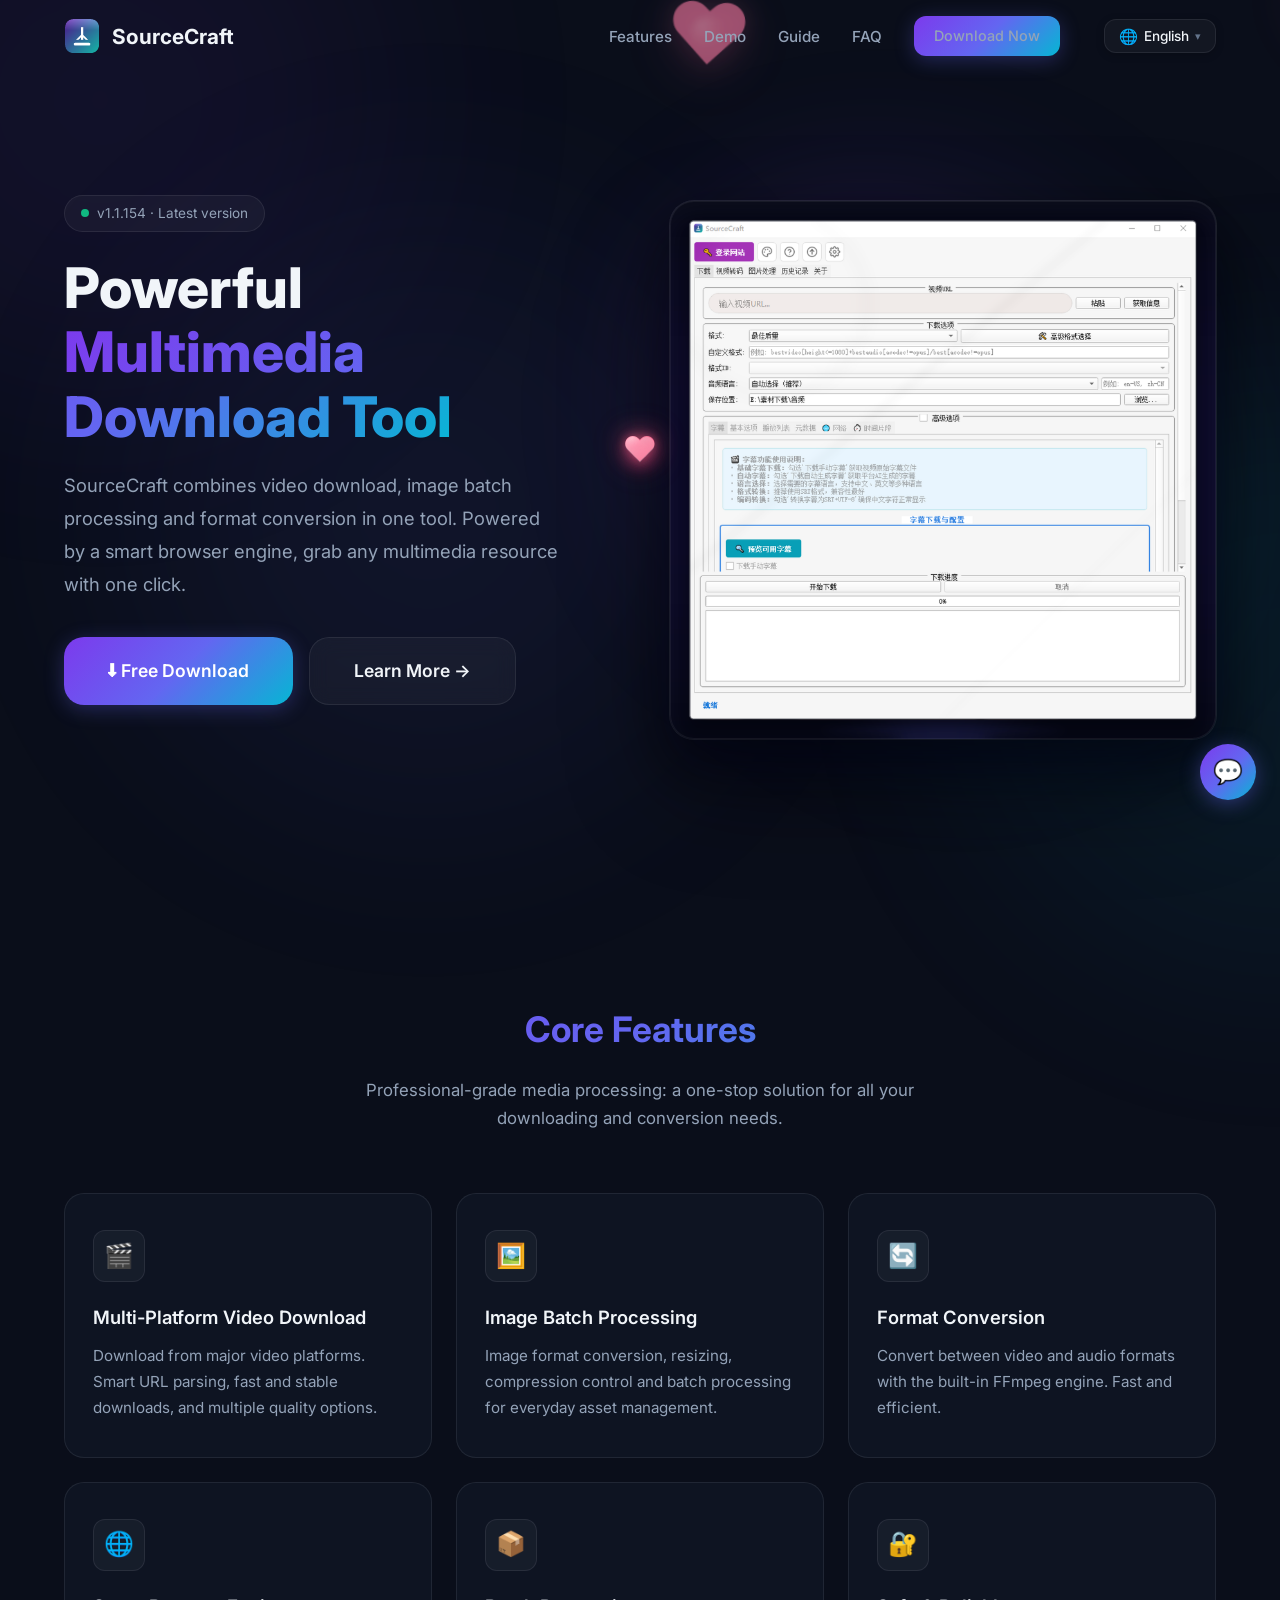
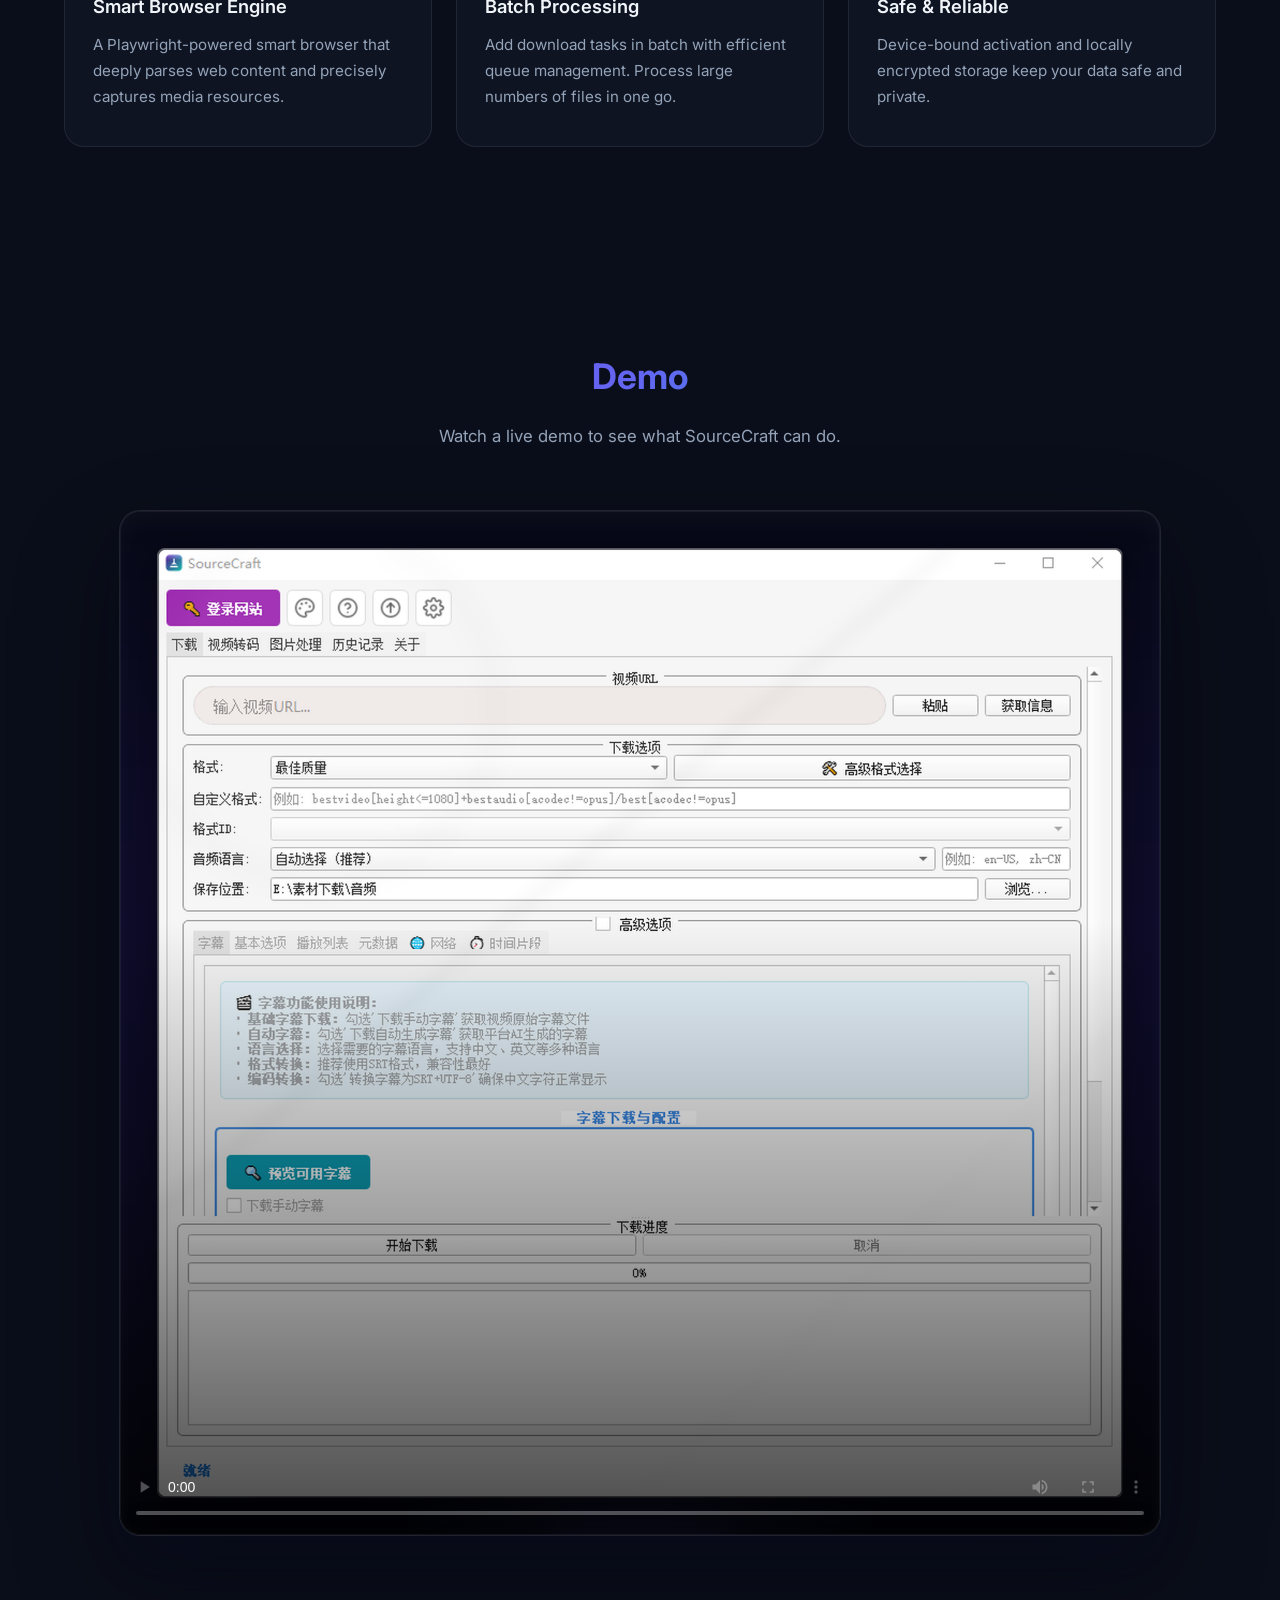
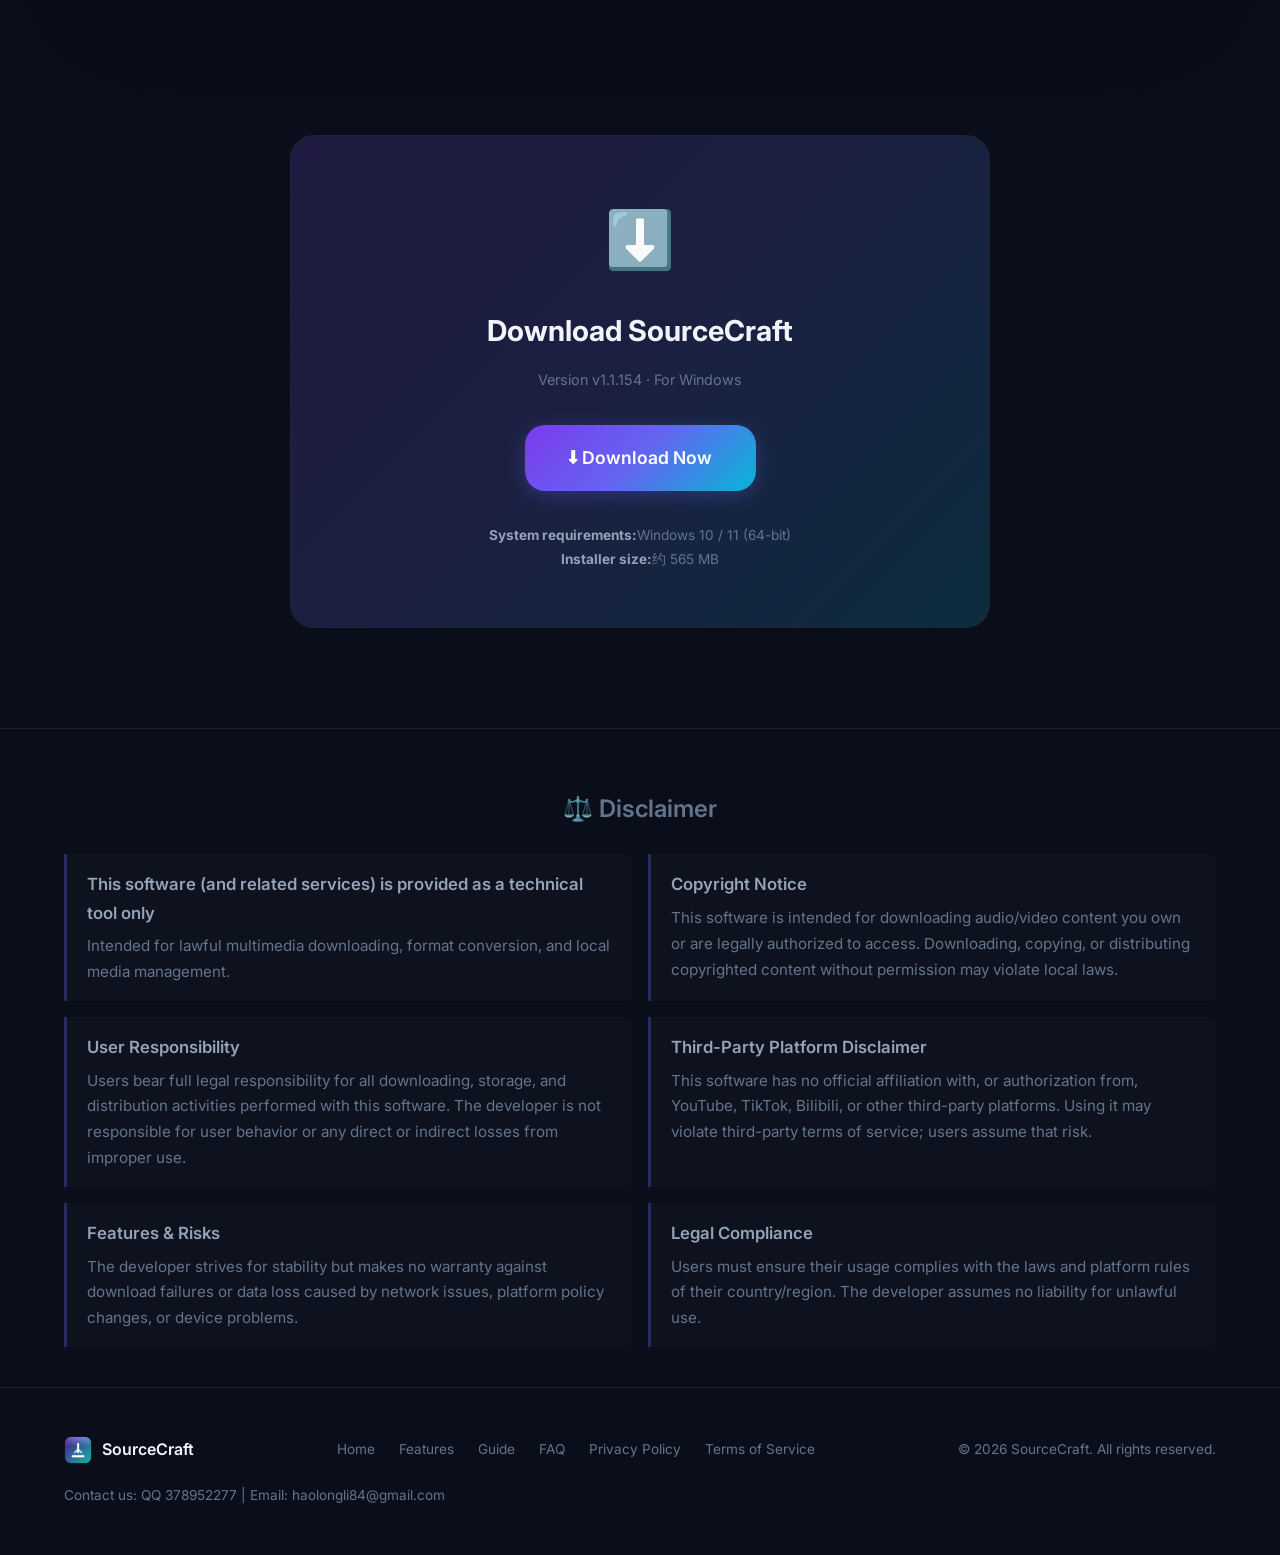
==== commit 629ffd16: "website: 下载链接切换 123pan 新链接 + 版本/安装包信息更新 1.1.147→1.1.154（资源版本号 v3→v4）——version.json 动态源+index.html 静态" ====
--- a/website/index.html
+++ b/website/index.html
@@ -43,7 +43,7 @@
       "price": "0",
       "priceCurrency": "CNY"
     },
-    "softwareVersion": "1.1.147",
+    "softwareVersion": "1.1.154",
     "image": "https://hundunxiazaiqi.cn/software_preview_hd.png",
     "screenshot": "https://hundunxiazaiqi.cn/software_preview_hd.png",
     "featureList": [
@@ -69,9 +69,9 @@
   </script>
 
   <link rel="stylesheet" href="style.css?v=16">
-  <script src="locales/zh.js?v=3"></script>
-  <script src="locales/en.js?v=3"></script>
-  <script src="i18n.js?v=3"></script>
+  <script src="locales/zh.js?v=4"></script>
+  <script src="locales/en.js?v=4"></script>
+  <script src="i18n.js?v=4"></script>
   <style>
 .lang-switcher-li { display: flex; align-items: center; margin-left: 12px; }
 .lang-switcher { position: relative; }
@@ -170,7 +170,7 @@
       <div class="hero-content">
         <div class="hero-badge">
           <span class="dot"></span>
-          <span id="hero-version-text"><span data-i18n="v1.1.147 · 最新版本">v1.1.147 · 最新版本</span></span>
+          <span id="hero-version-text"><span data-i18n="v1.1.154 · 最新版本">v1.1.154 · 最新版本</span></span>
         </div>
         <h1><span data-i18n="强大的">
           强大的</span><br>
@@ -272,10 +272,10 @@
       <div class="download-box reveal">
         <div class="download-icon">⬇️</div>
         <h2><span data-i18n="下载 SourceCraft">下载 SourceCraft</span></h2>
-        <p class="version-info" id="download-version-text"><span data-i18n="当前版本 v1.1.147 · 适用于 Windows 系统">当前版本 v1.1.147 · 适用于 Windows 系统</span></p>
+        <p class="version-info" id="download-version-text"><span data-i18n="当前版本 v1.1.154 · 适用于 Windows 系统">当前版本 v1.1.154 · 适用于 Windows 系统</span></p>
         <div class="download-buttons">
           
-          <a href="https://1858527336.share.123pan.cn/123pan/Miobvd-2Sgbd" class="btn btn-primary btn-large" id="download-btn" target="_blank"><span data-i18n="⬇ 立即下载">
+          <a href="https://1858527336.share.123pan.cn/123pan/Miobvd-qodcd" class="btn btn-primary btn-large" id="download-btn" target="_blank"><span data-i18n="⬇ 立即下载">
             ⬇ 立即下载
           </span></a>
           
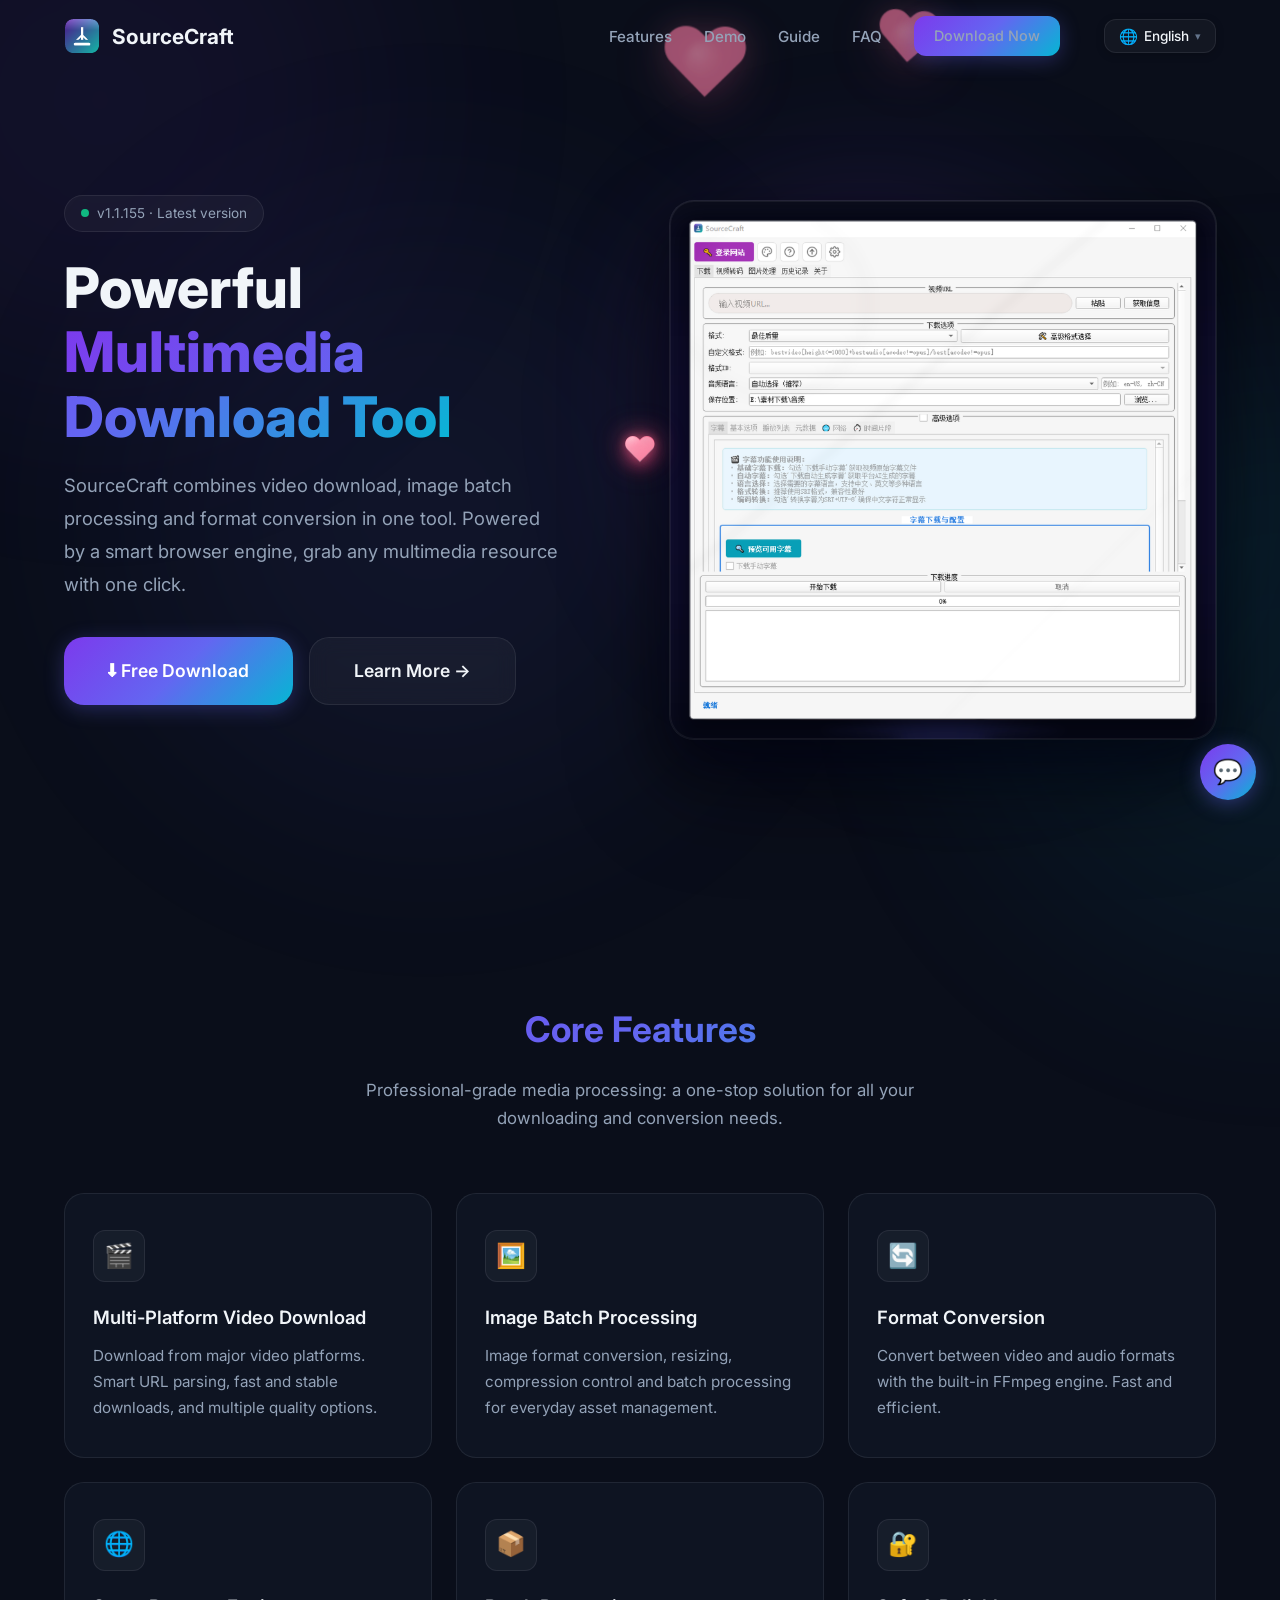
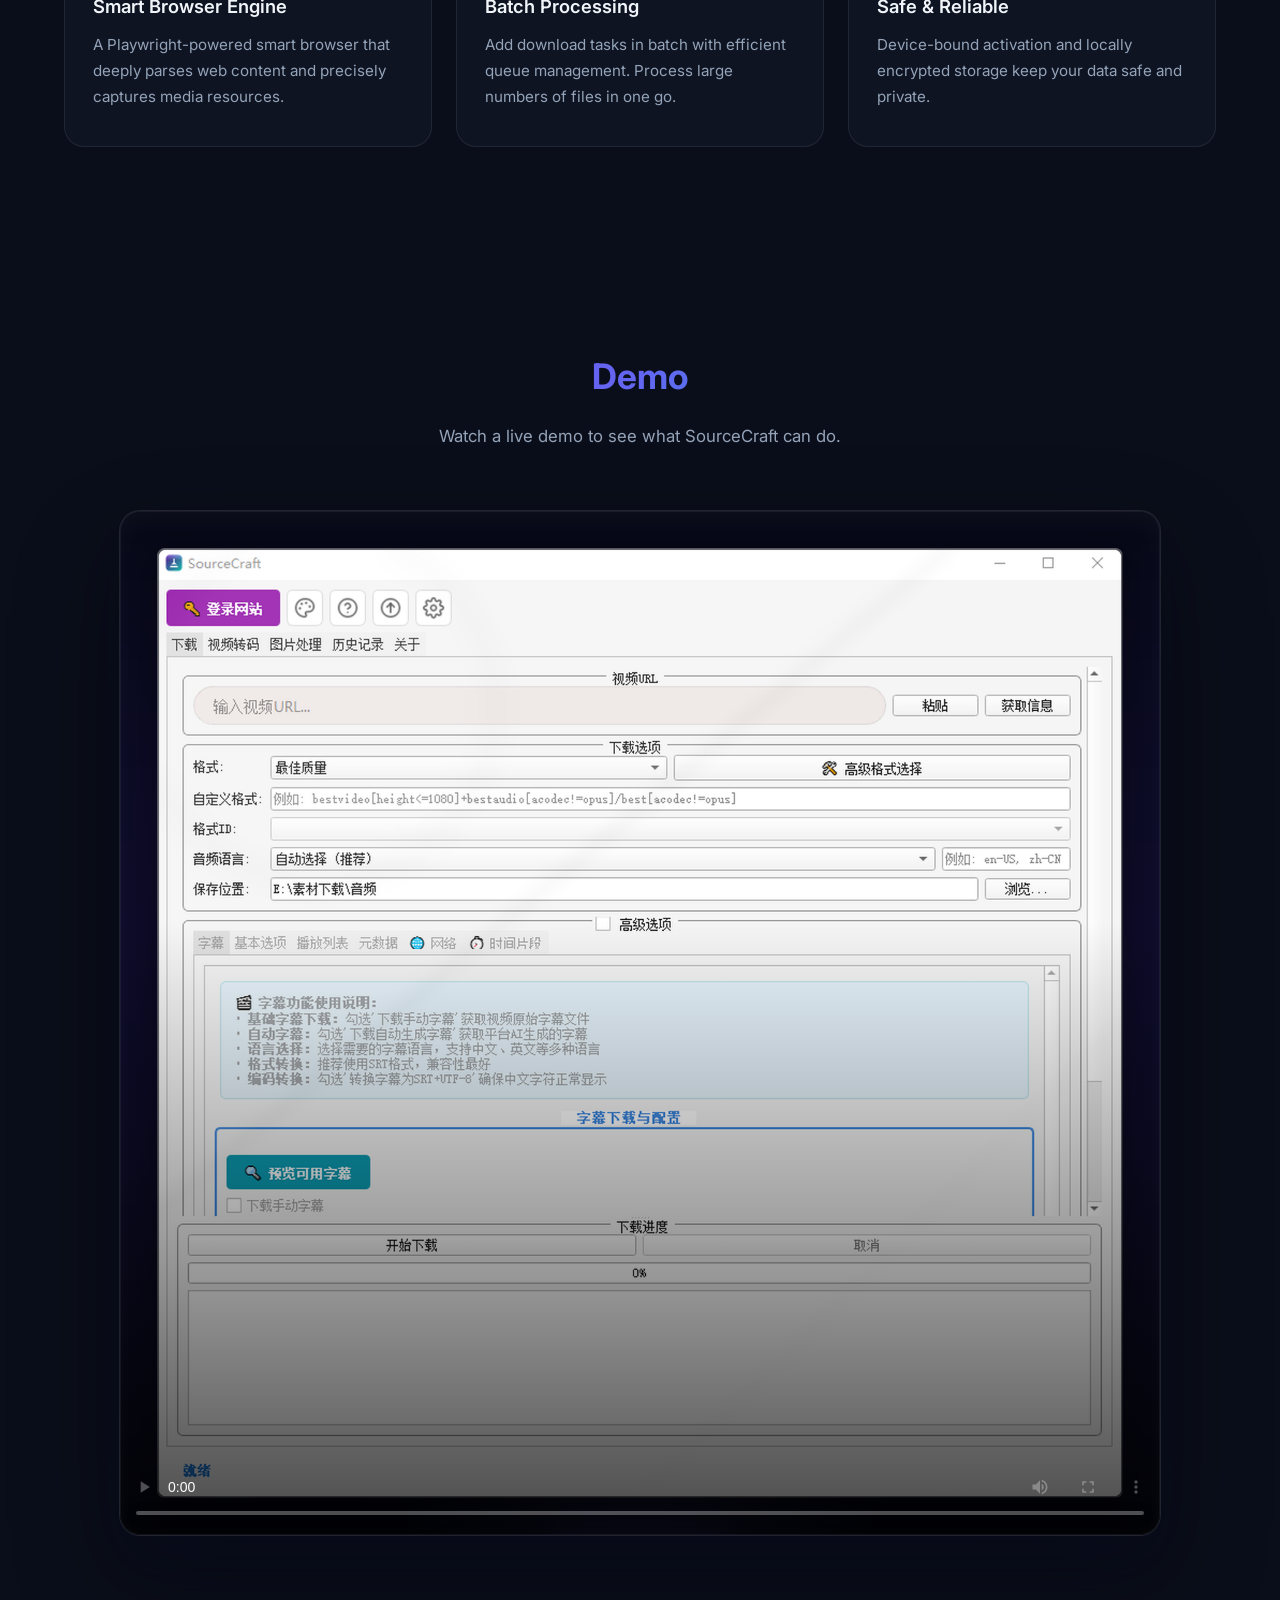
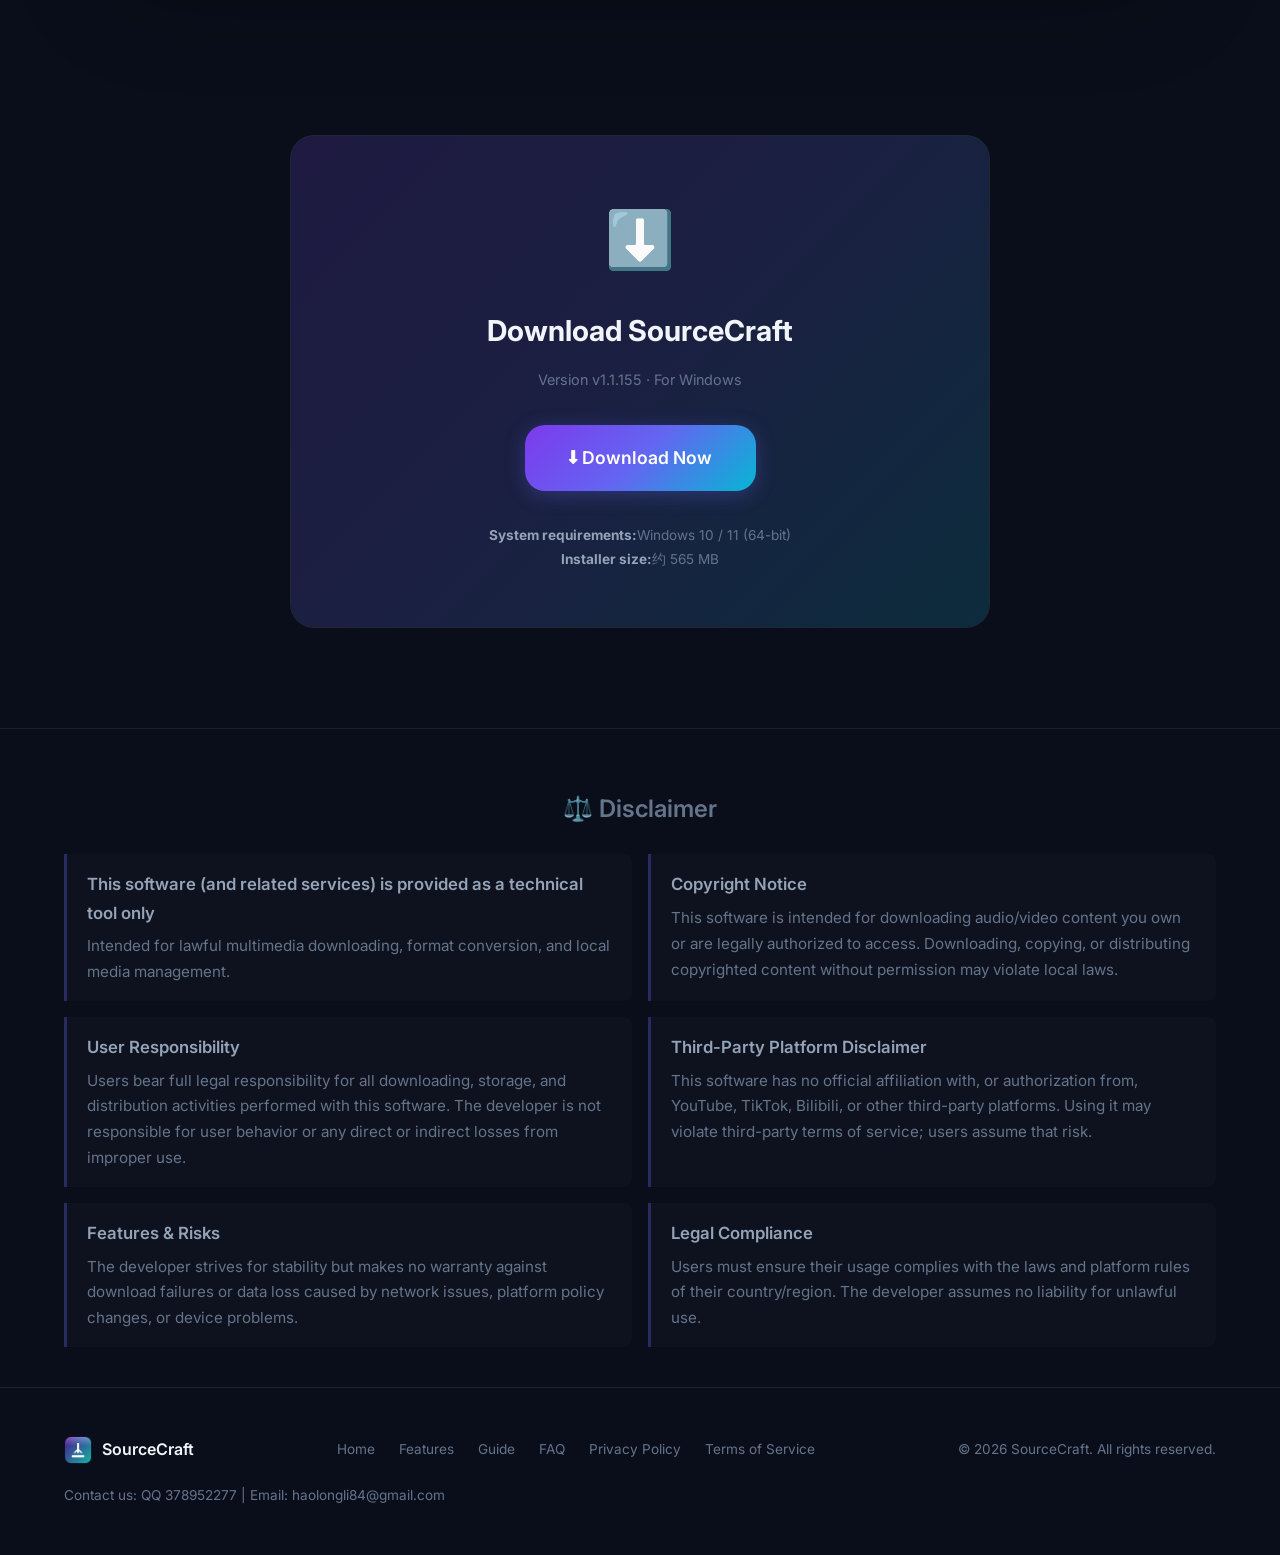
==== commit 88847721: "website: 发版 v1.1.155——下载链接换新 123pan 分享 + 版本号/包大小/日期更新 + 资源版本号 v4→v5（6页×3脚本） - version.json: version " ====
--- a/website/index.html
+++ b/website/index.html
@@ -43,7 +43,7 @@
       "price": "0",
       "priceCurrency": "CNY"
     },
-    "softwareVersion": "1.1.154",
+    "softwareVersion": "1.1.155",
     "image": "https://hundunxiazaiqi.cn/software_preview_hd.png",
     "screenshot": "https://hundunxiazaiqi.cn/software_preview_hd.png",
     "featureList": [
@@ -69,9 +69,9 @@
   </script>
 
   <link rel="stylesheet" href="style.css?v=16">
-  <script src="locales/zh.js?v=4"></script>
-  <script src="locales/en.js?v=4"></script>
-  <script src="i18n.js?v=4"></script>
+  <script src="locales/zh.js?v=5"></script>
+  <script src="locales/en.js?v=5"></script>
+  <script src="i18n.js?v=5"></script>
   <style>
 .lang-switcher-li { display: flex; align-items: center; margin-left: 12px; }
 .lang-switcher { position: relative; }
@@ -170,7 +170,7 @@
       <div class="hero-content">
         <div class="hero-badge">
           <span class="dot"></span>
-          <span id="hero-version-text"><span data-i18n="v1.1.154 · 最新版本">v1.1.154 · 最新版本</span></span>
+          <span id="hero-version-text"><span data-i18n="v1.1.155 · 最新版本">v1.1.155 · 最新版本</span></span>
         </div>
         <h1><span data-i18n="强大的">
           强大的</span><br>
@@ -272,10 +272,10 @@
       <div class="download-box reveal">
         <div class="download-icon">⬇️</div>
         <h2><span data-i18n="下载 SourceCraft">下载 SourceCraft</span></h2>
-        <p class="version-info" id="download-version-text"><span data-i18n="当前版本 v1.1.154 · 适用于 Windows 系统">当前版本 v1.1.154 · 适用于 Windows 系统</span></p>
+        <p class="version-info" id="download-version-text"><span data-i18n="当前版本 v1.1.155 · 适用于 Windows 系统">当前版本 v1.1.155 · 适用于 Windows 系统</span></p>
         <div class="download-buttons">
           
-          <a href="https://1858527336.share.123pan.cn/123pan/Miobvd-qodcd" class="btn btn-primary btn-large" id="download-btn" target="_blank"><span data-i18n="⬇ 立即下载">
+          <a href="https://1858527336.share.123pan.cn/123pan/Miobvd-ukFZd" class="btn btn-primary btn-large" id="download-btn" target="_blank"><span data-i18n="⬇ 立即下载">
             ⬇ 立即下载
           </span></a>
           
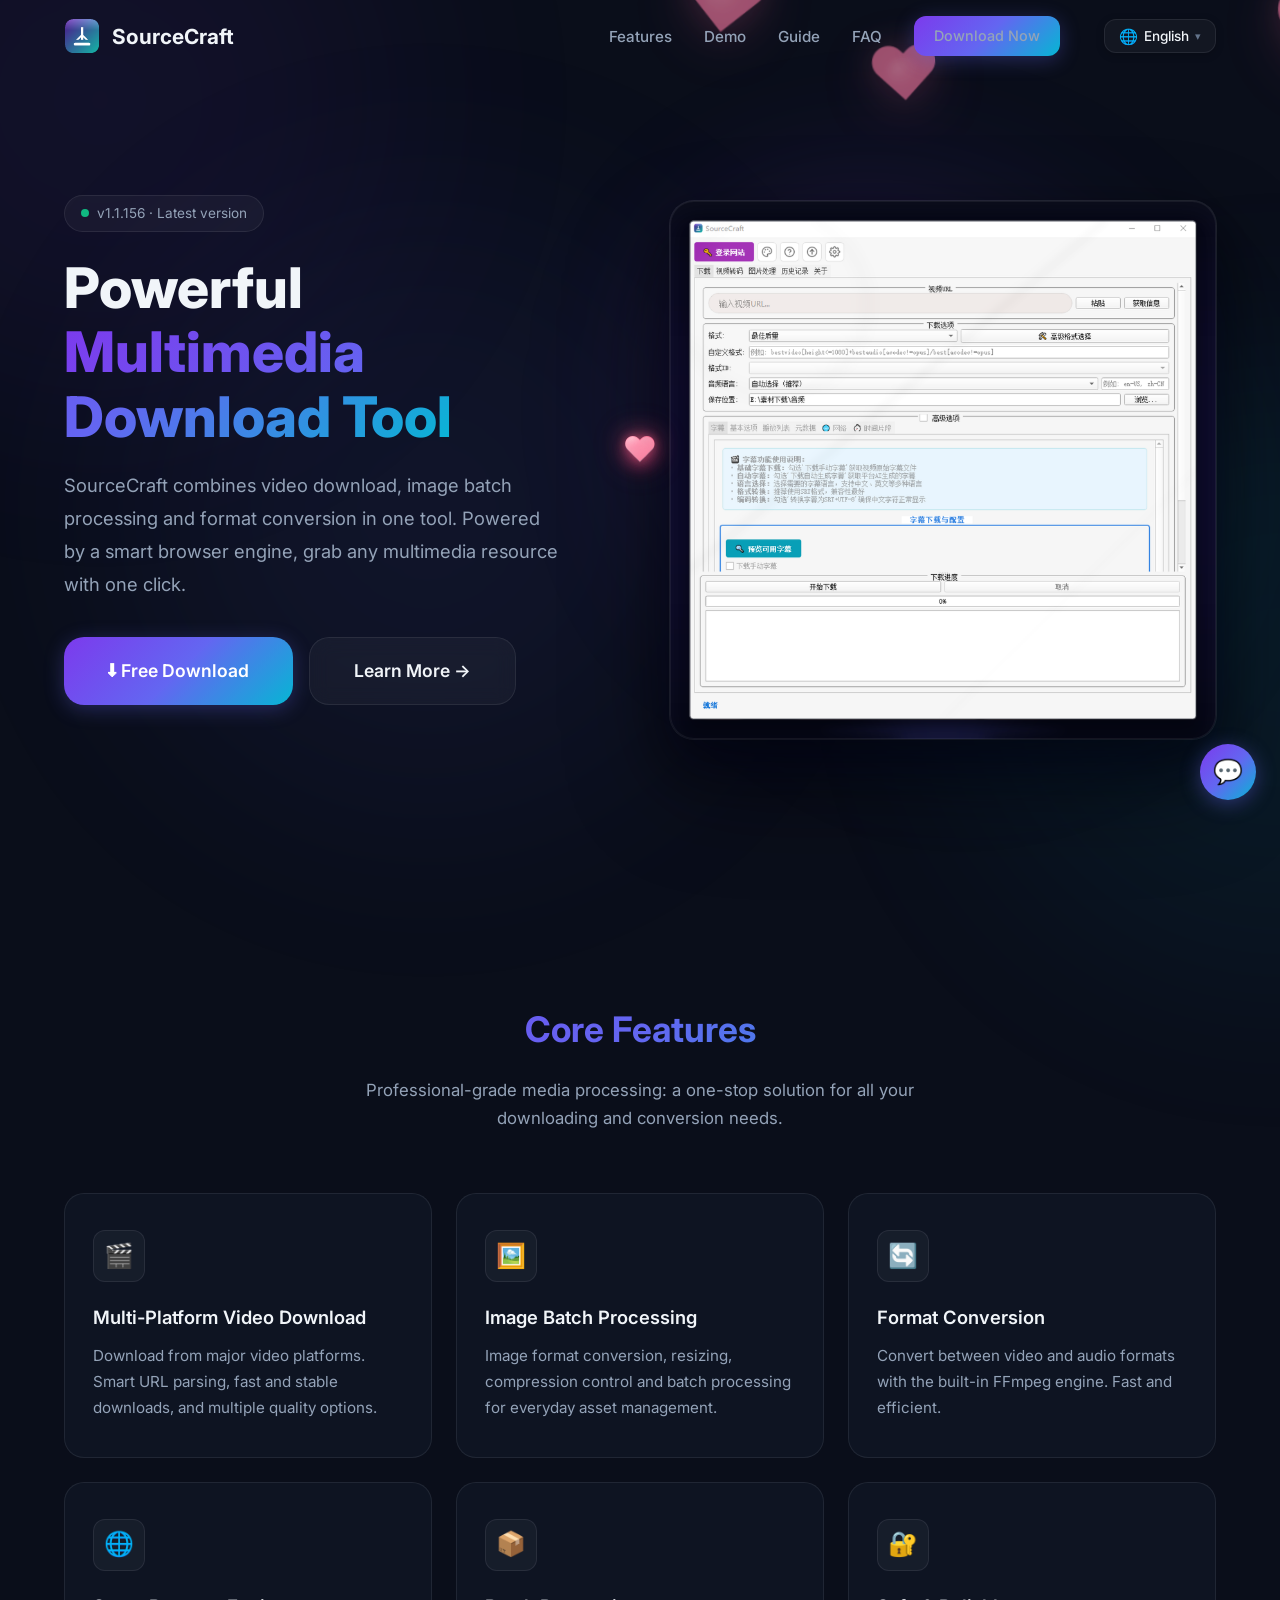
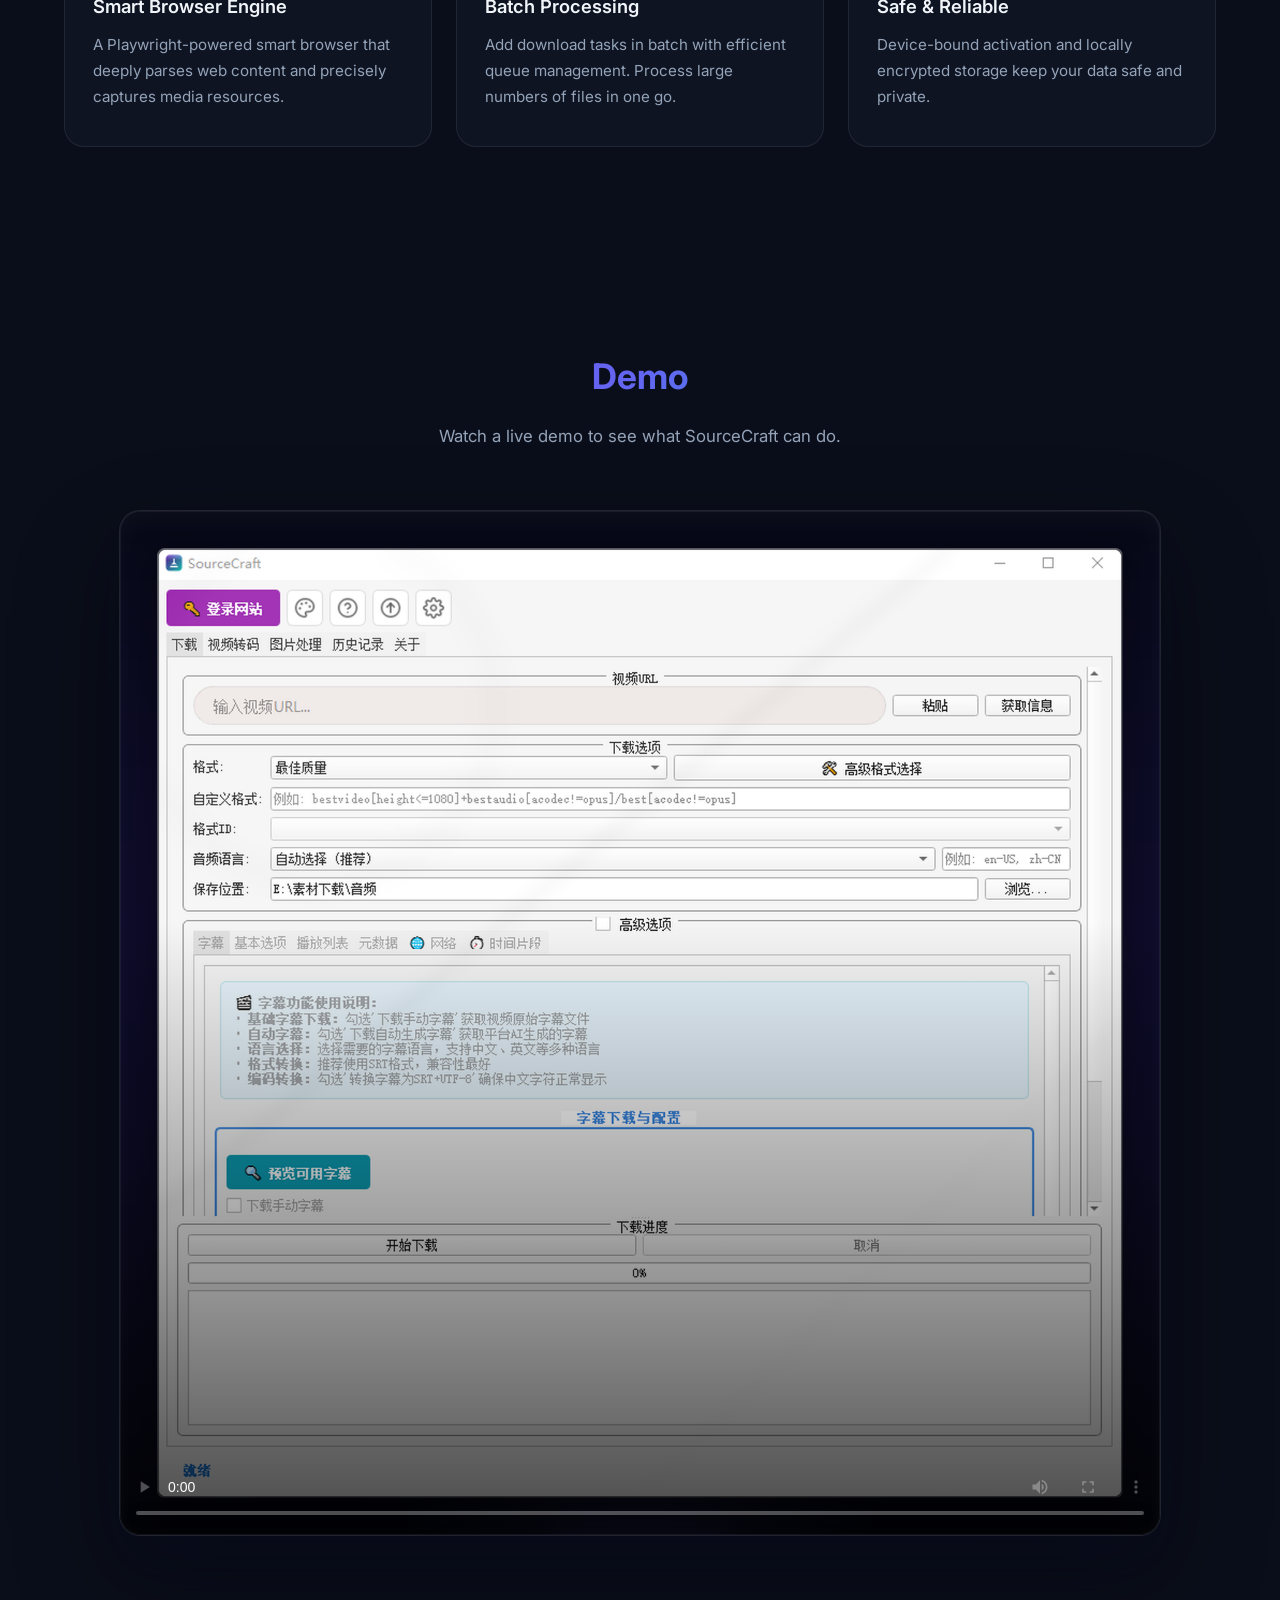
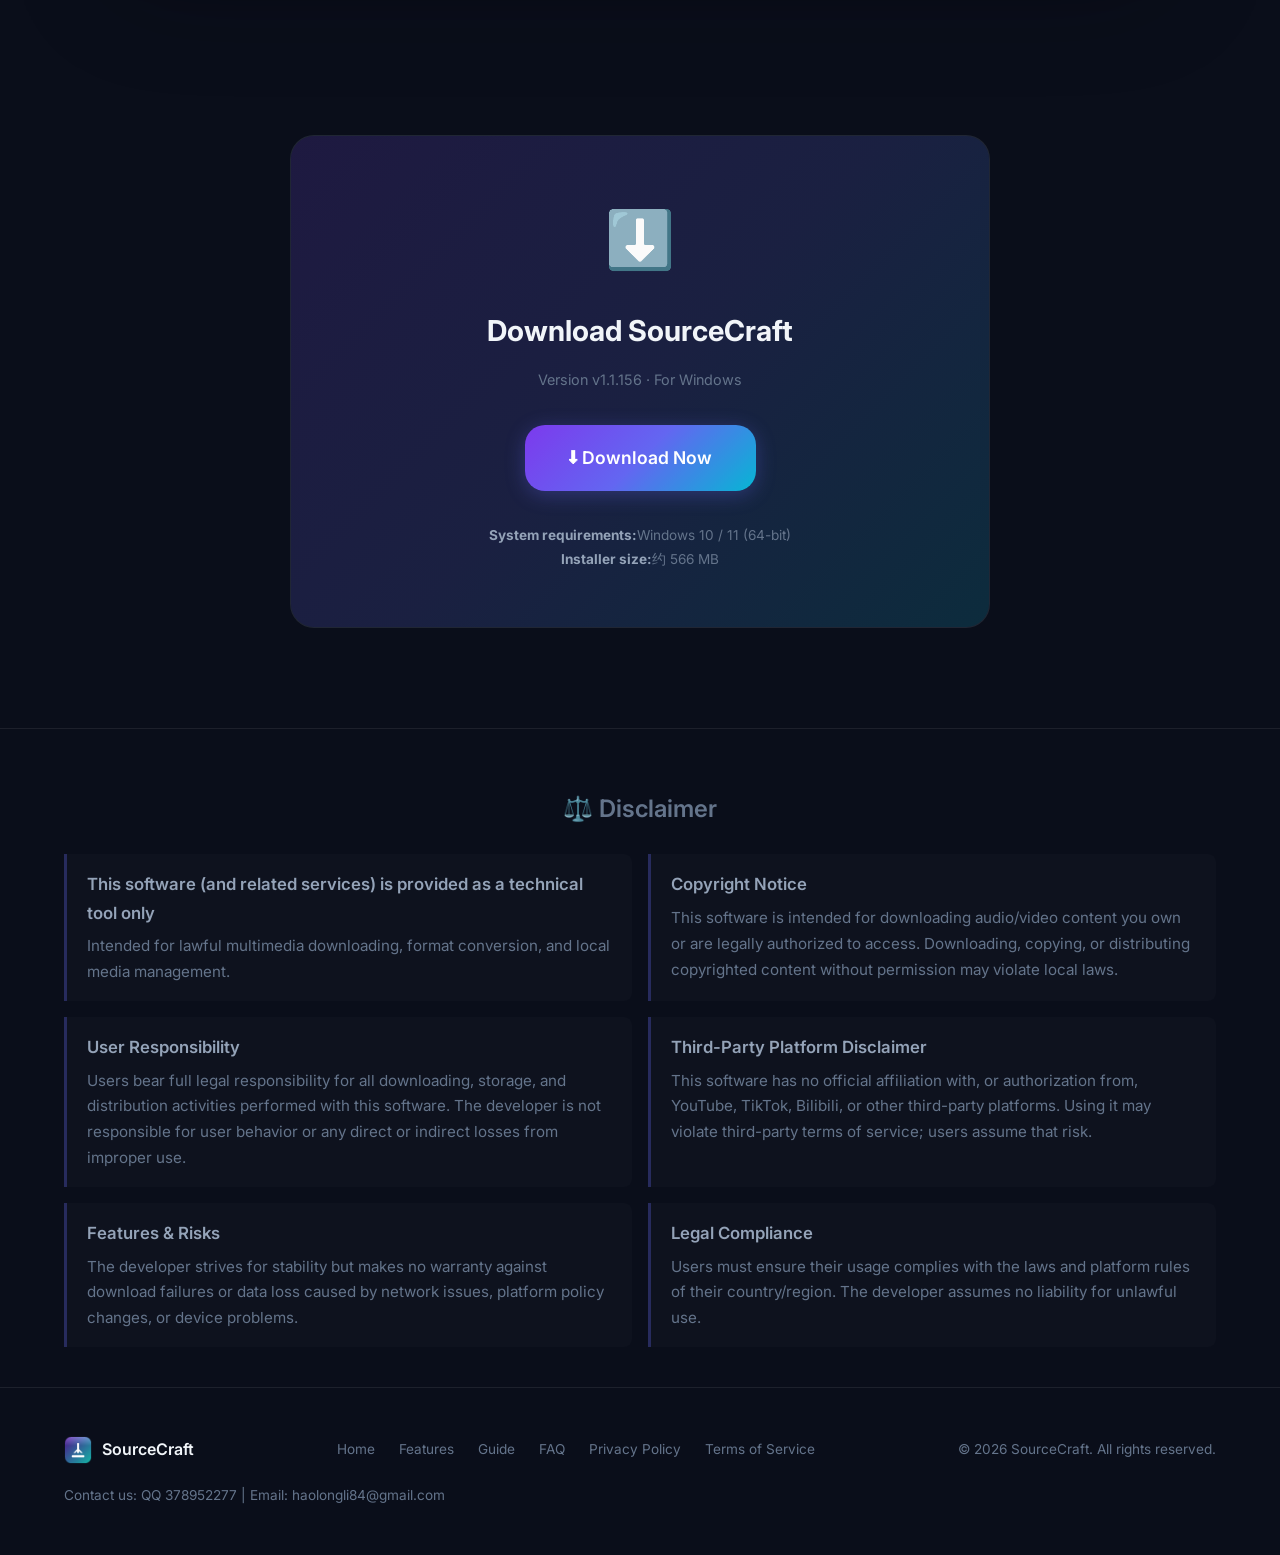
==== commit 628d087a: "website: 发版 v1.1.156——下载链接换新 123pan 分享(Miobvd-Qrded) + 版本号/包大小/日期更新 + 资源版本号 v5→v6（6页×3脚本） - version." ====
--- a/website/index.html
+++ b/website/index.html
@@ -43,7 +43,7 @@
       "price": "0",
       "priceCurrency": "CNY"
     },
-    "softwareVersion": "1.1.155",
+    "softwareVersion": "1.1.156",
     "image": "https://hundunxiazaiqi.cn/software_preview_hd.png",
     "screenshot": "https://hundunxiazaiqi.cn/software_preview_hd.png",
     "featureList": [
@@ -69,9 +69,9 @@
   </script>
 
   <link rel="stylesheet" href="style.css?v=16">
-  <script src="locales/zh.js?v=5"></script>
-  <script src="locales/en.js?v=5"></script>
-  <script src="i18n.js?v=5"></script>
+  <script src="locales/zh.js?v=6"></script>
+  <script src="locales/en.js?v=6"></script>
+  <script src="i18n.js?v=6"></script>
   <style>
 .lang-switcher-li { display: flex; align-items: center; margin-left: 12px; }
 .lang-switcher { position: relative; }
@@ -170,7 +170,7 @@
       <div class="hero-content">
         <div class="hero-badge">
           <span class="dot"></span>
-          <span id="hero-version-text"><span data-i18n="v1.1.155 · 最新版本">v1.1.155 · 最新版本</span></span>
+          <span id="hero-version-text"><span data-i18n="v1.1.156 · 最新版本">v1.1.156 · 最新版本</span></span>
         </div>
         <h1><span data-i18n="强大的">
           强大的</span><br>
@@ -272,10 +272,10 @@
       <div class="download-box reveal">
         <div class="download-icon">⬇️</div>
         <h2><span data-i18n="下载 SourceCraft">下载 SourceCraft</span></h2>
-        <p class="version-info" id="download-version-text"><span data-i18n="当前版本 v1.1.155 · 适用于 Windows 系统">当前版本 v1.1.155 · 适用于 Windows 系统</span></p>
+        <p class="version-info" id="download-version-text"><span data-i18n="当前版本 v1.1.156 · 适用于 Windows 系统">当前版本 v1.1.156 · 适用于 Windows 系统</span></p>
         <div class="download-buttons">
           
-          <a href="https://1858527336.share.123pan.cn/123pan/Miobvd-ukFZd" class="btn btn-primary btn-large" id="download-btn" target="_blank"><span data-i18n="⬇ 立即下载">
+          <a href="https://1858527336.share.123pan.cn/123pan/Miobvd-Qrded" class="btn btn-primary btn-large" id="download-btn" target="_blank"><span data-i18n="⬇ 立即下载">
             ⬇ 立即下载
           </span></a>
           
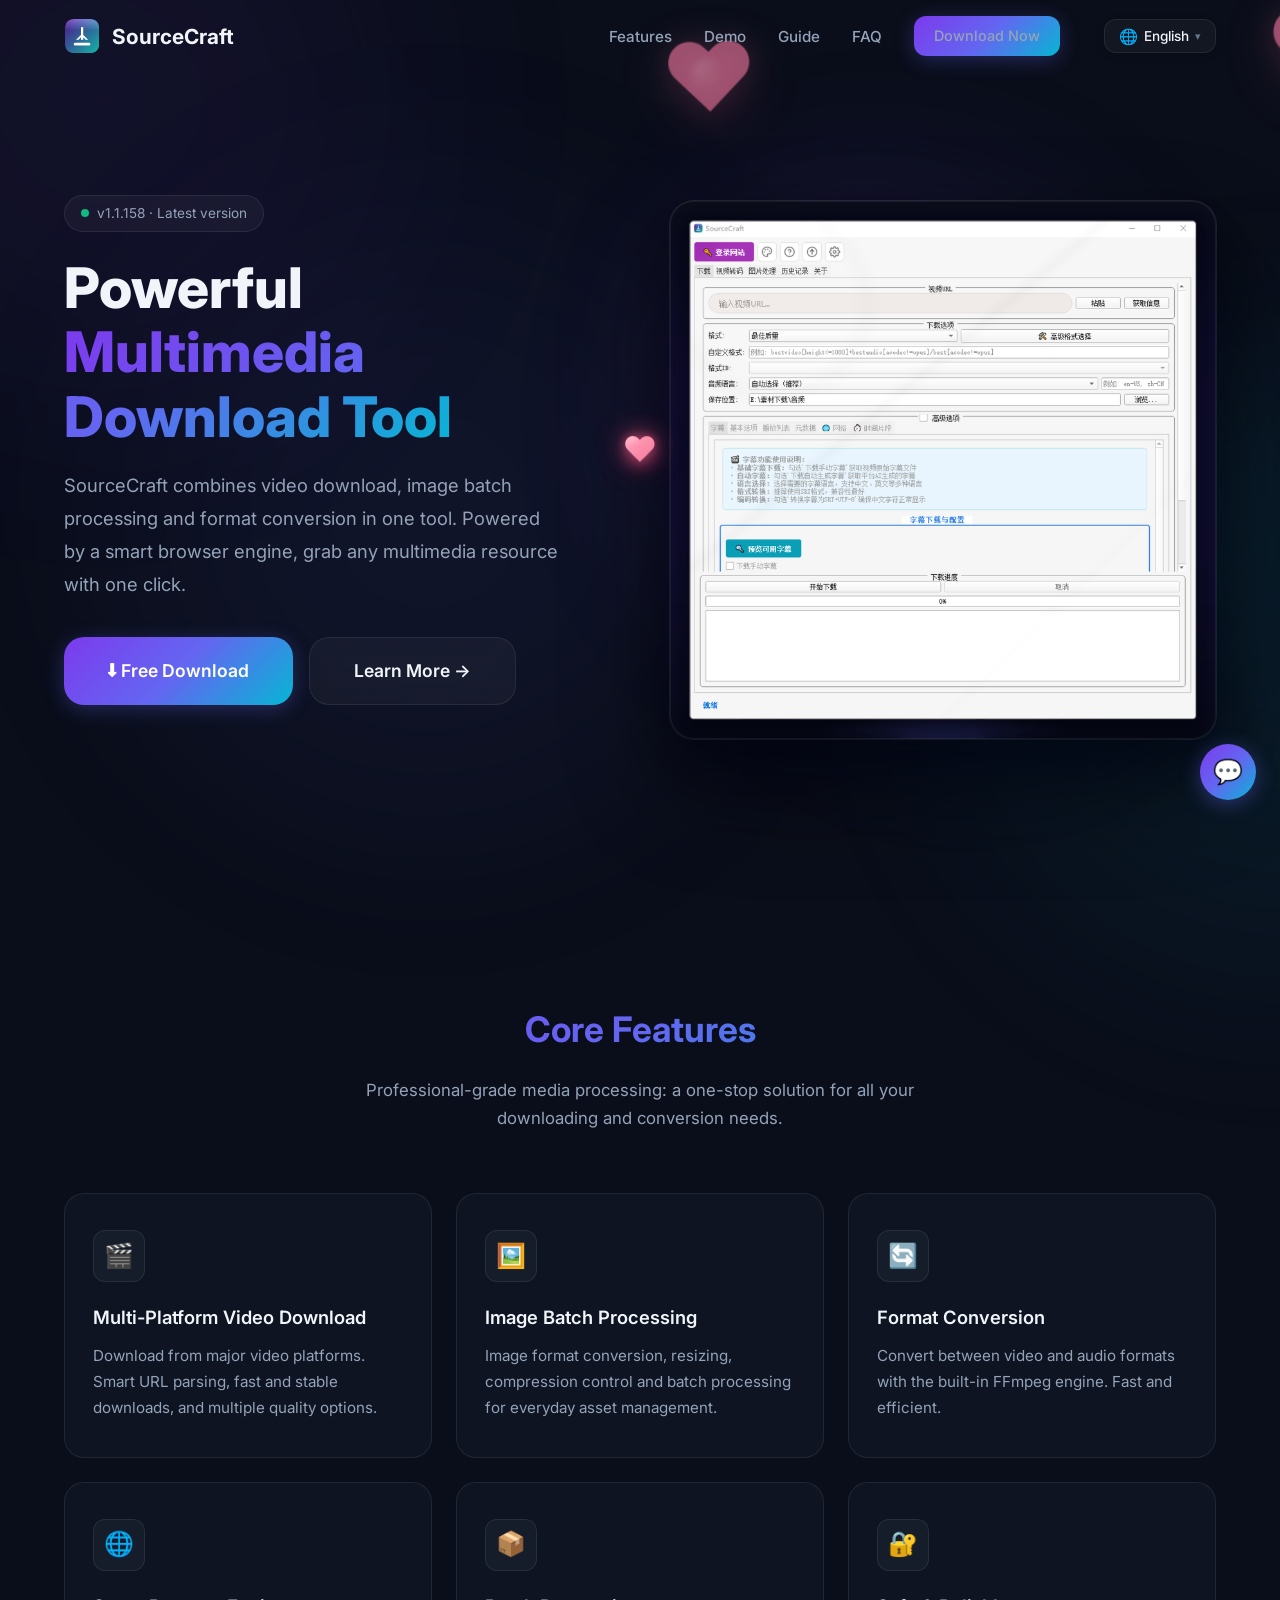
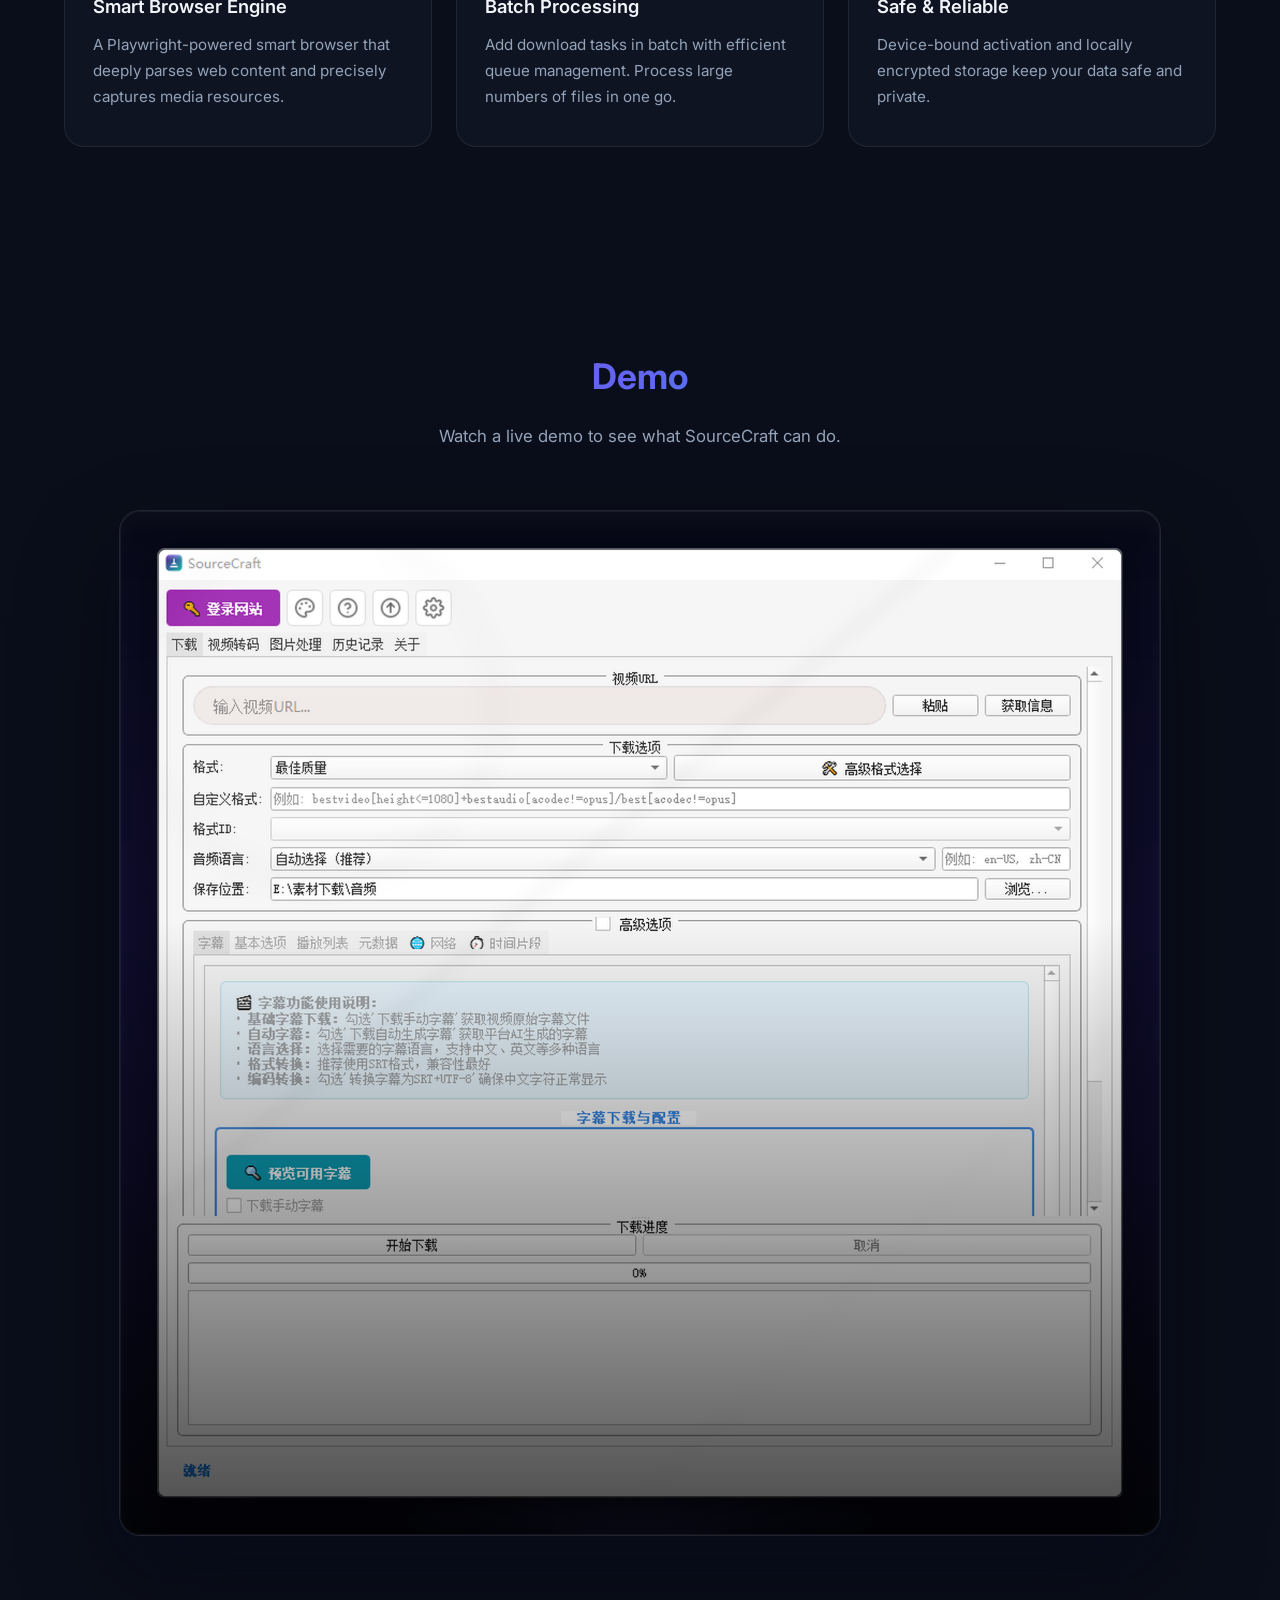
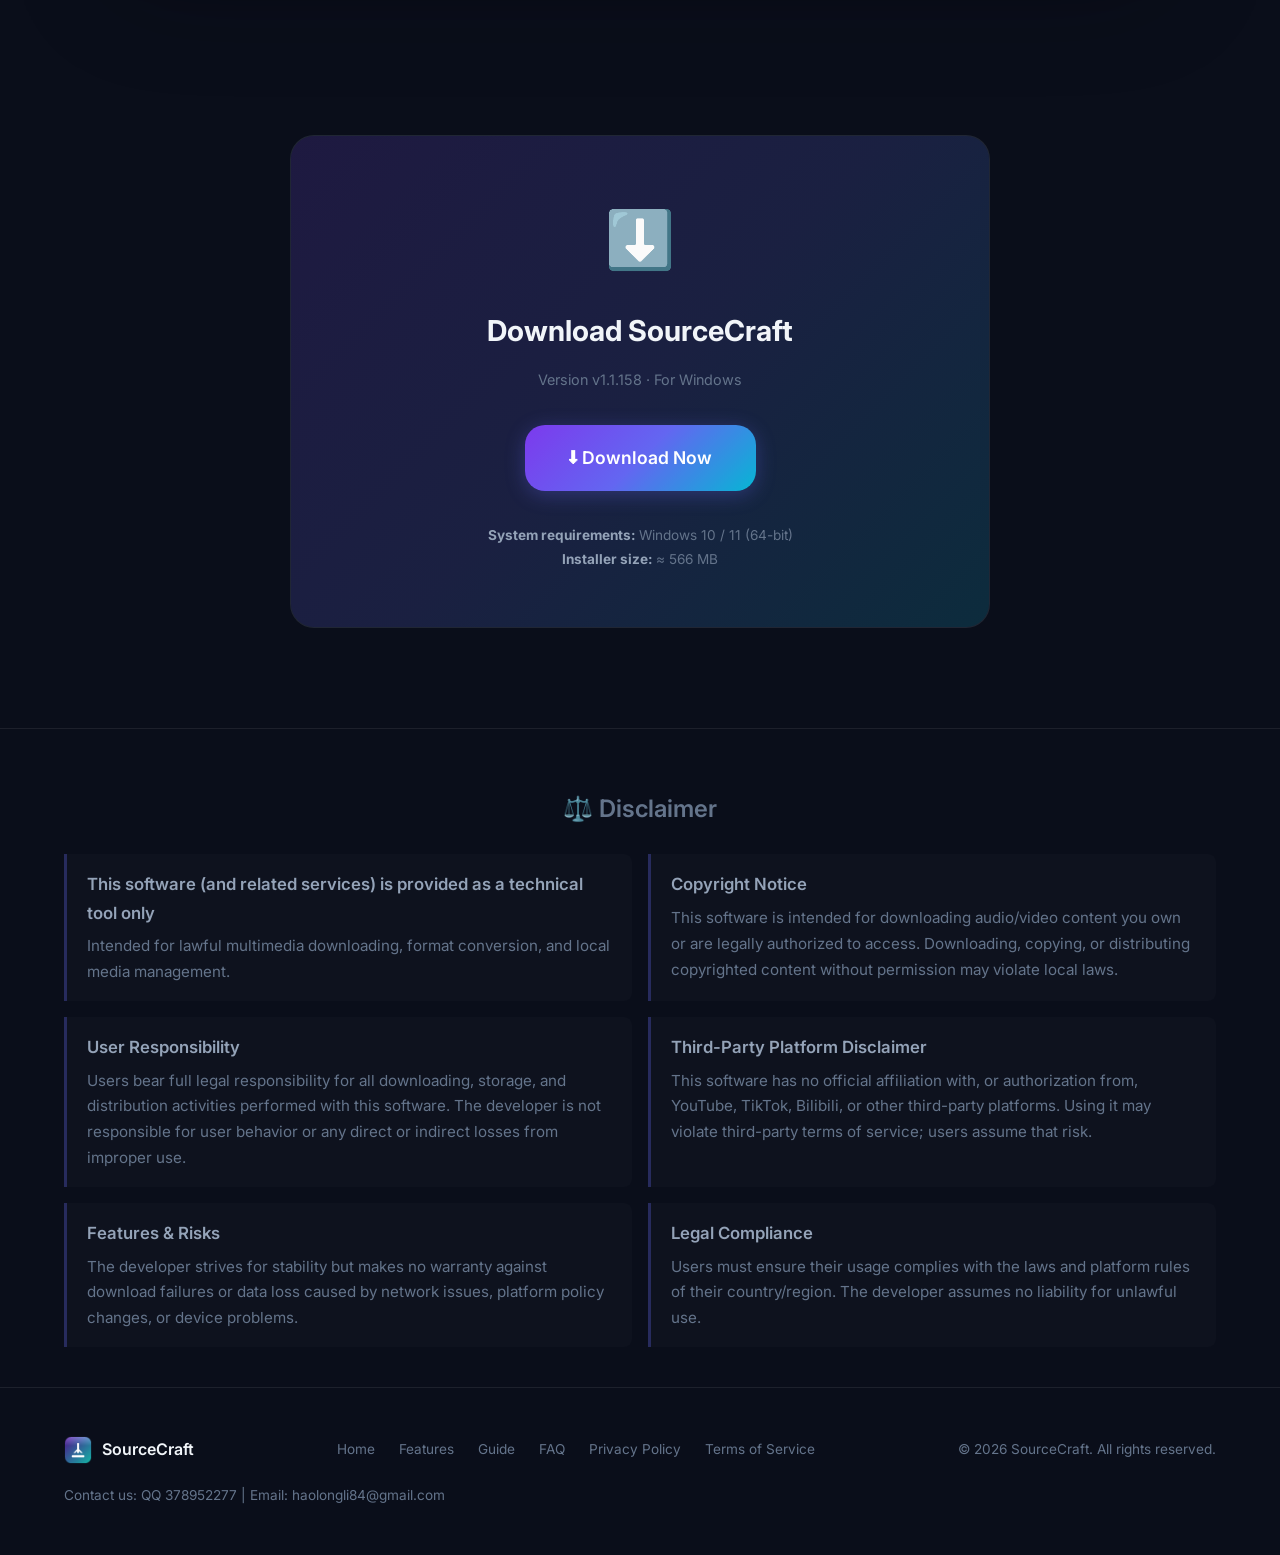
==== commit 28018268: "website: 双发行版官网适配 —— Creem 支付描述 + 英文下载分流 + FAQ 购买问答 - privacy.html 第 4/6 节：支付渠道按地区分列（中国大陆=发卡平台 pay.l" ====
--- a/website/index.html
+++ b/website/index.html
@@ -69,9 +69,9 @@
   </script>
 
   <link rel="stylesheet" href="style.css?v=16">
-  <script src="locales/zh.js?v=6"></script>
-  <script src="locales/en.js?v=6"></script>
-  <script src="i18n.js?v=6"></script>
+  <script src="locales/zh.js?v=8"></script>
+  <script src="locales/en.js?v=8"></script>
+  <script src="i18n.js?v=8"></script>
   <style>
 .lang-switcher-li { display: flex; align-items: center; margin-left: 12px; }
 .lang-switcher { position: relative; }
@@ -362,7 +362,7 @@
   </footer>
 
   <script src="fluid-cursor.js?v=16"></script>
-  <script src="script.js?v=8"></script>
+  <script src="script.js?v=9"></script>
 </body>
 
 </html>
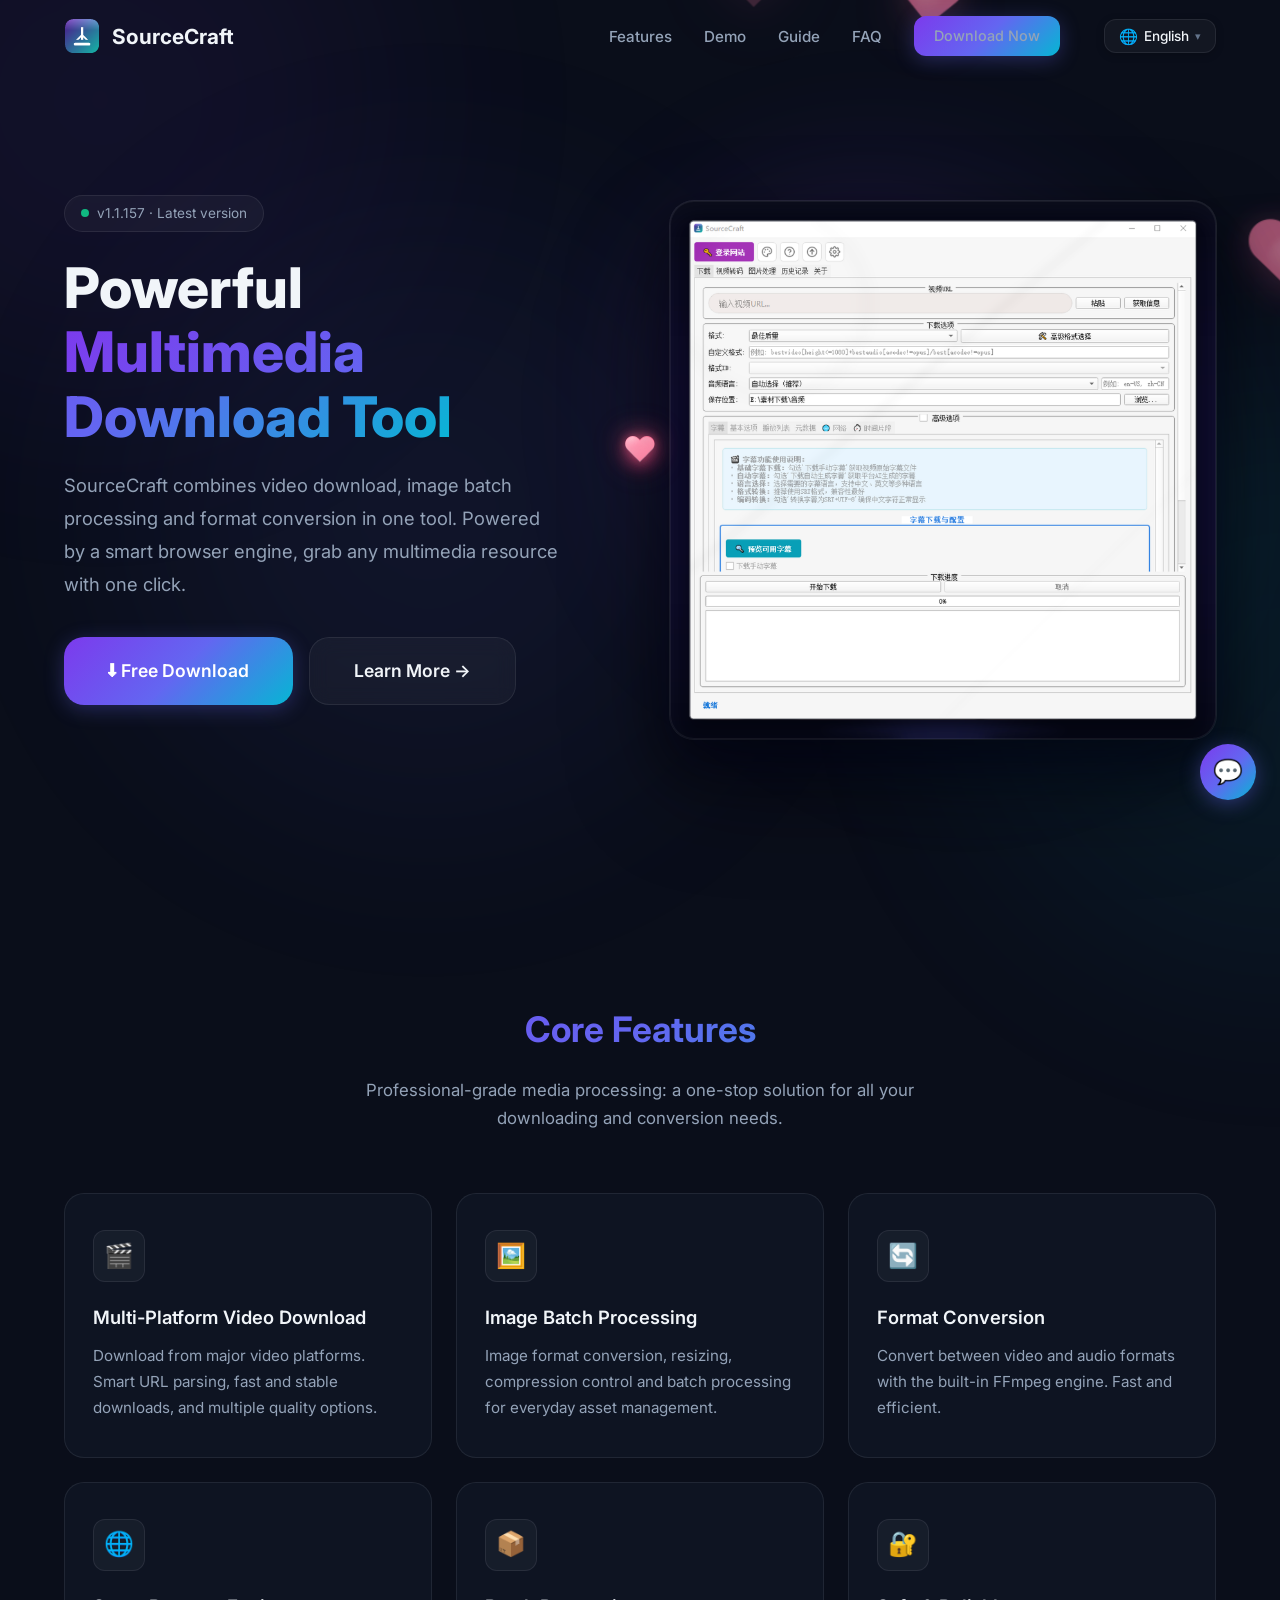
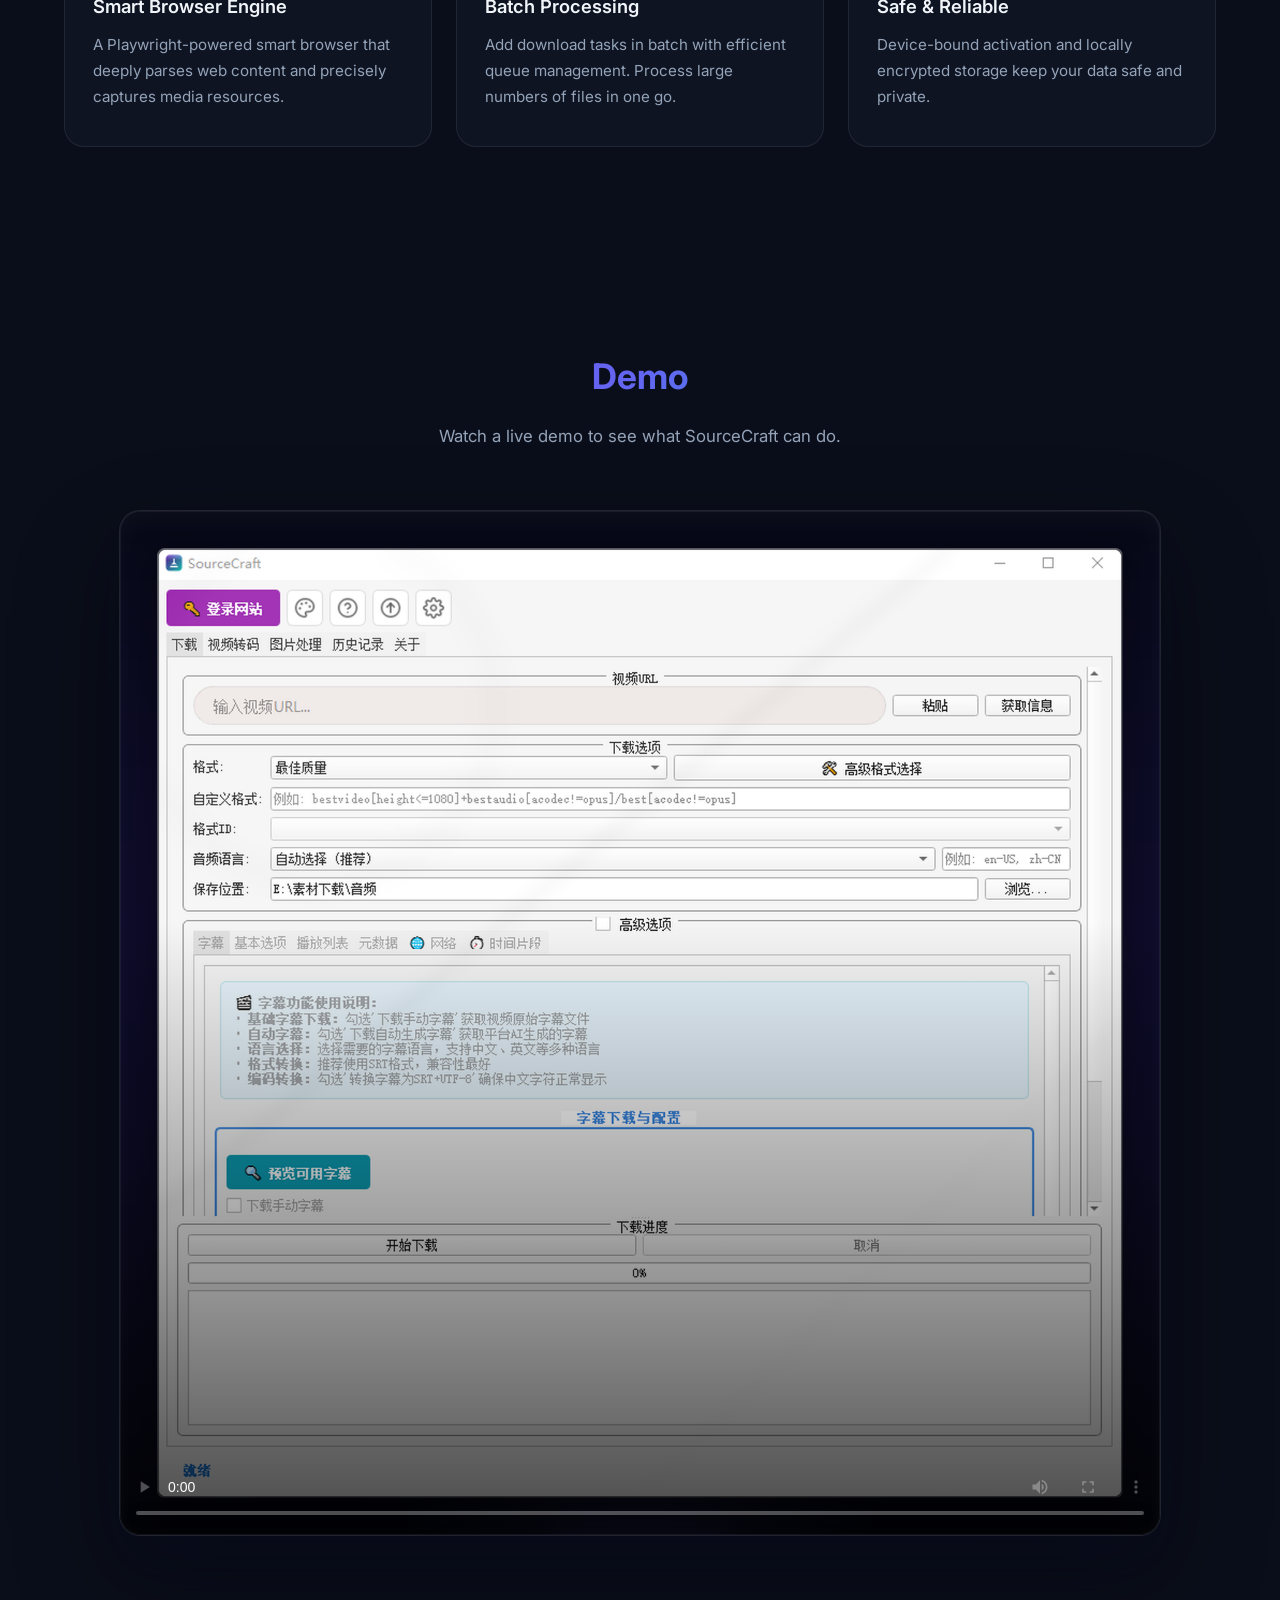
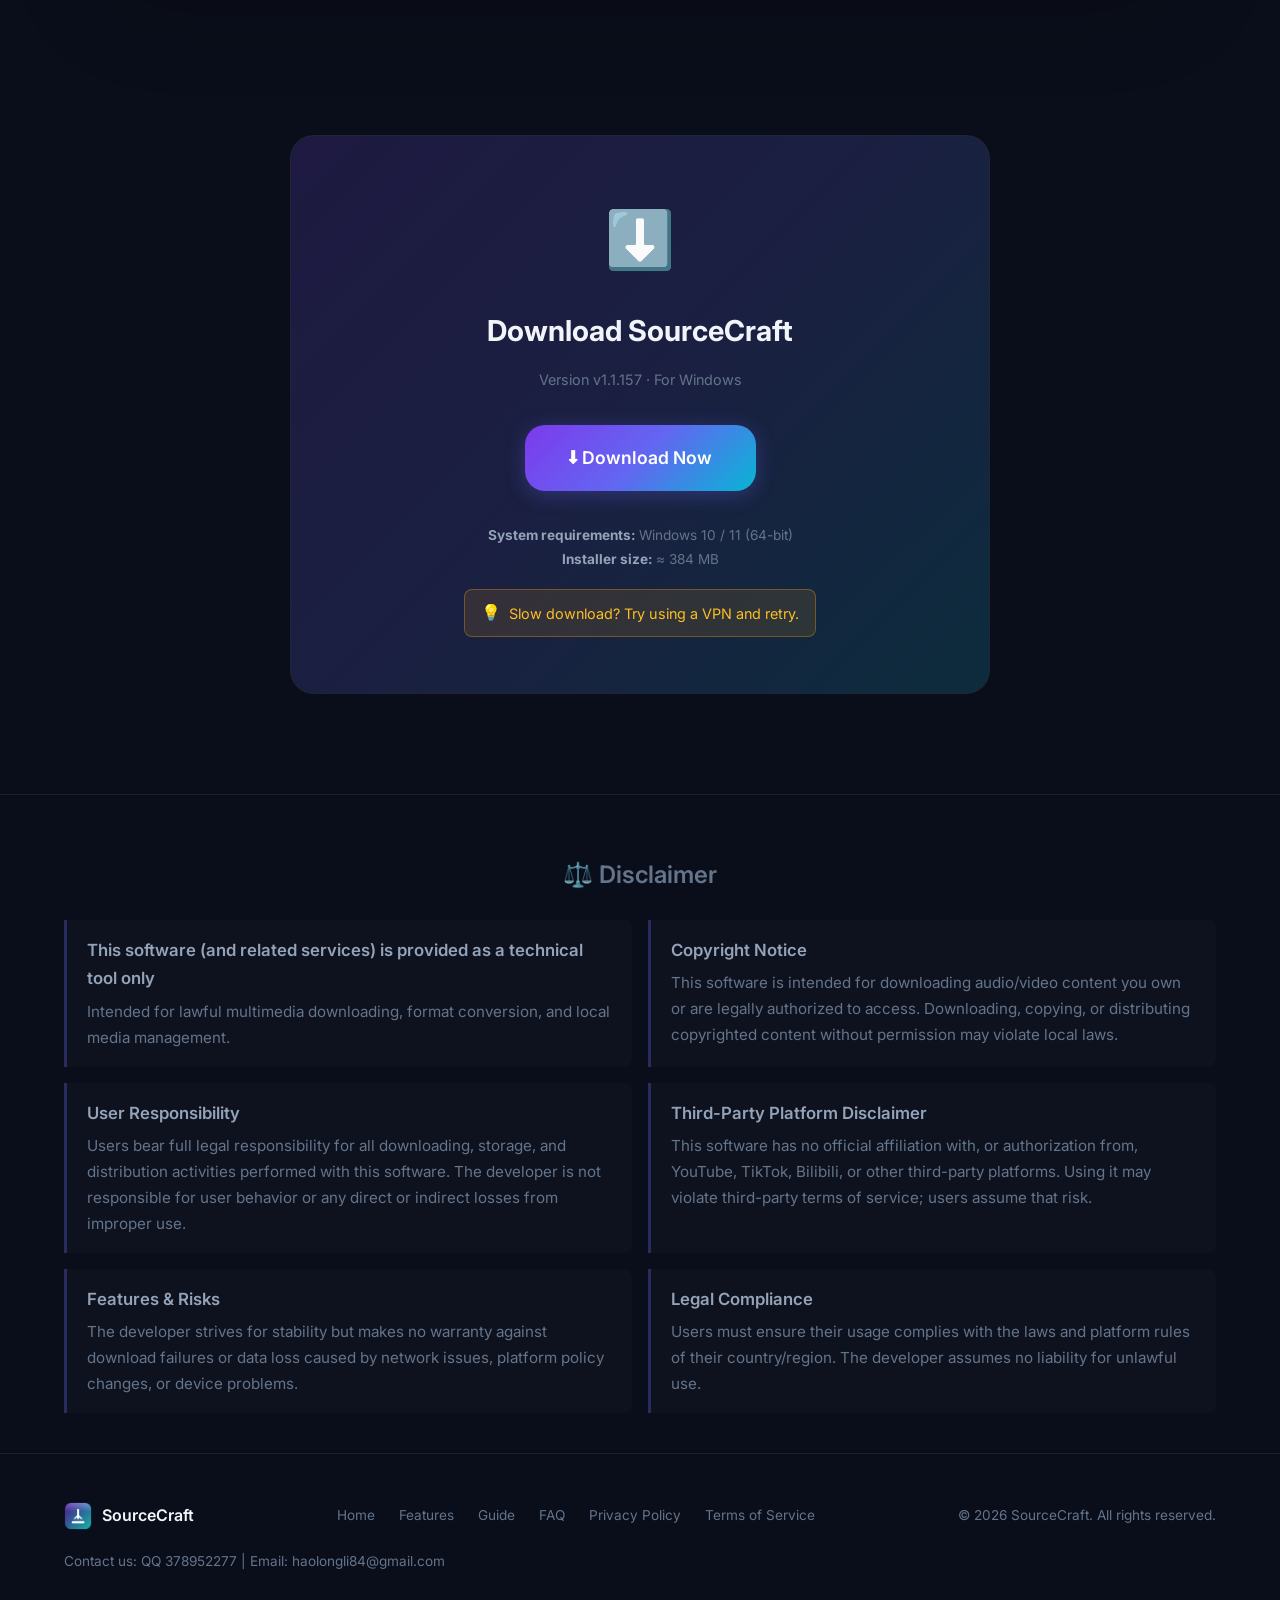
==== commit 73ef1fd5: "chore: 2026-11-05 安全快照（回滚核对通过后的当前状态） - video_downloader.py: 批量下载按钮 + open_batch_download_dialog（延迟导入" ====
--- a/website/index.html
+++ b/website/index.html
@@ -43,7 +43,7 @@
       "price": "0",
       "priceCurrency": "CNY"
     },
-    "softwareVersion": "1.1.156",
+    "softwareVersion": "1.1.157",
     "image": "https://hundunxiazaiqi.cn/software_preview_hd.png",
     "screenshot": "https://hundunxiazaiqi.cn/software_preview_hd.png",
     "featureList": [
@@ -68,9 +68,9 @@
   }
   </script>
 
-  <link rel="stylesheet" href="style.css?v=16">
+  <link rel="stylesheet" href="style.css?v=18">
   <script src="locales/zh.js?v=8"></script>
-  <script src="locales/en.js?v=8"></script>
+  <script src="locales/en.js?v=10"></script>
   <script src="i18n.js?v=8"></script>
   <style>
 .lang-switcher-li { display: flex; align-items: center; margin-left: 12px; }
@@ -170,7 +170,7 @@
       <div class="hero-content">
         <div class="hero-badge">
           <span class="dot"></span>
-          <span id="hero-version-text"><span data-i18n="v1.1.156 · 最新版本">v1.1.156 · 最新版本</span></span>
+          <span id="hero-version-text"><span data-i18n="v1.1.157 · 最新版本">v1.1.157 · 最新版本</span></span>
         </div>
         <h1><span data-i18n="强大的">
           强大的</span><br>
@@ -272,10 +272,10 @@
       <div class="download-box reveal">
         <div class="download-icon">⬇️</div>
         <h2><span data-i18n="下载 SourceCraft">下载 SourceCraft</span></h2>
-        <p class="version-info" id="download-version-text"><span data-i18n="当前版本 v1.1.156 · 适用于 Windows 系统">当前版本 v1.1.156 · 适用于 Windows 系统</span></p>
+        <p class="version-info" id="download-version-text"><span data-i18n="当前版本 v1.1.157 · 适用于 Windows 系统">当前版本 v1.1.157 · 适用于 Windows 系统</span></p>
         <div class="download-buttons">
           
-          <a href="https://1858527336.share.123pan.cn/123pan/Miobvd-Qrded" class="btn btn-primary btn-large" id="download-btn" target="_blank"><span data-i18n="⬇ 立即下载">
+          <a href="https://github.com/lihaolong8517/SourceCraft/releases/download/v1.1.157/SourceCraft_Installer_v1.1.157.exe" class="btn btn-primary btn-large" id="download-btn" target="_blank"><span data-i18n="⬇ 立即下载">
             ⬇ 立即下载
           </span></a>
           
@@ -285,6 +285,7 @@
           <strong><span data-i18n="系统要求：">系统要求：</span></strong><span data-i18n="Windows 10 / 11（64位）">Windows 10 / 11（64位）</span><br>
           <strong><span data-i18n="安装包大小：">安装包大小：</span></strong><span id="package-size-text"><span data-i18n="约 567.6 MB">约 567.6 MB</span></span>
         </div>
+        <p class="download-hint"><span data-i18n="下载速度较慢？请尝试使用 VPN 后重试。">下载速度较慢？请尝试使用 VPN 后重试。</span></p>
       </div>
     </div>
   </section>
@@ -362,7 +363,7 @@
   </footer>
 
   <script src="fluid-cursor.js?v=16"></script>
-  <script src="script.js?v=9"></script>
+  <script src="script.js?v=10"></script>
 </body>
 
 </html>
--- a/website/style.css
+++ b/website/style.css
@@ -1351,6 +1351,26 @@
   color: var(--text-secondary);
 }
 
+.download-hint {
+  margin-top: 18px;
+  padding: 10px 16px;
+  display: inline-flex;
+  align-items: center;
+  gap: 8px;
+  border: 1px solid rgba(245, 158, 11, 0.35);
+  border-radius: var(--radius-sm);
+  background: rgba(245, 158, 11, 0.12);
+  color: #fbbf24;
+  font-size: 0.9rem;
+  line-height: 1.6;
+}
+
+.download-hint::before {
+  content: "💡";
+  font-size: 1rem;
+  flex-shrink: 0;
+}
+
 /* ---------- Footer ---------- */
 .footer {
   padding: 48px 0;
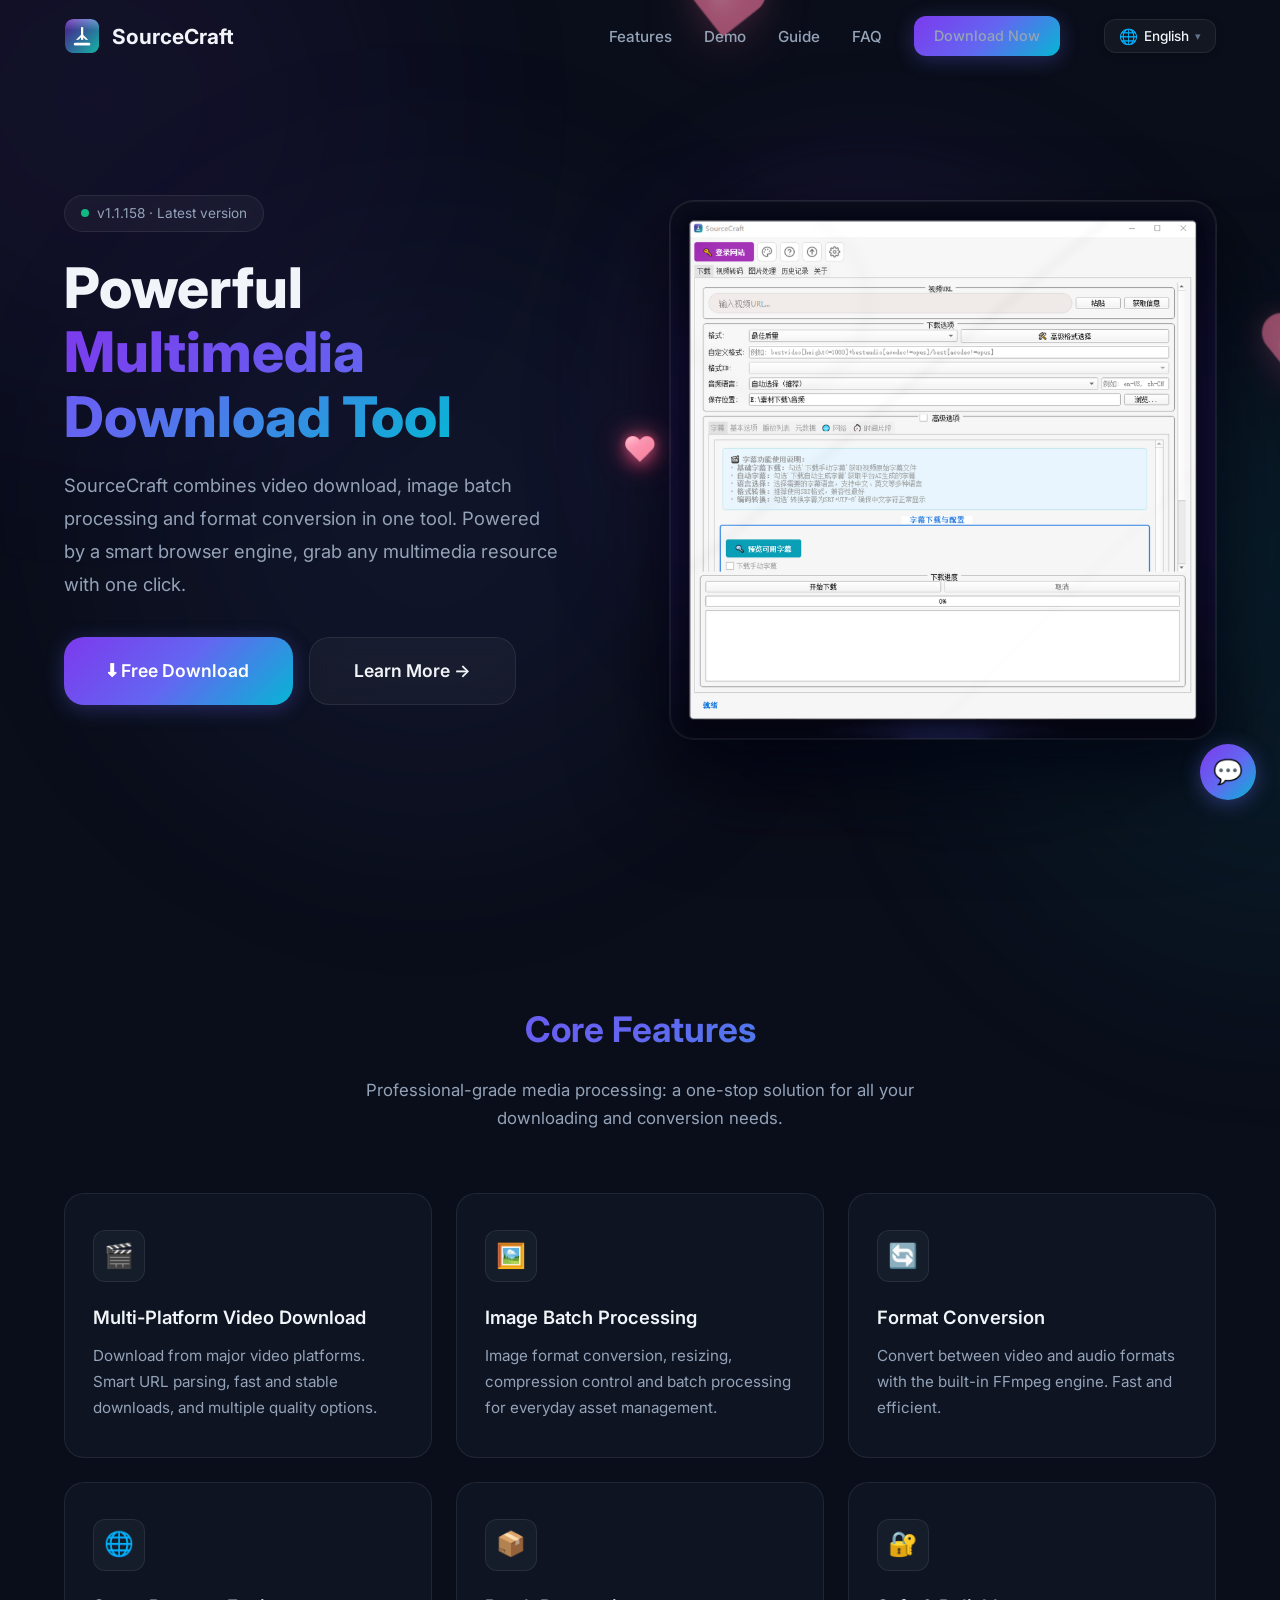
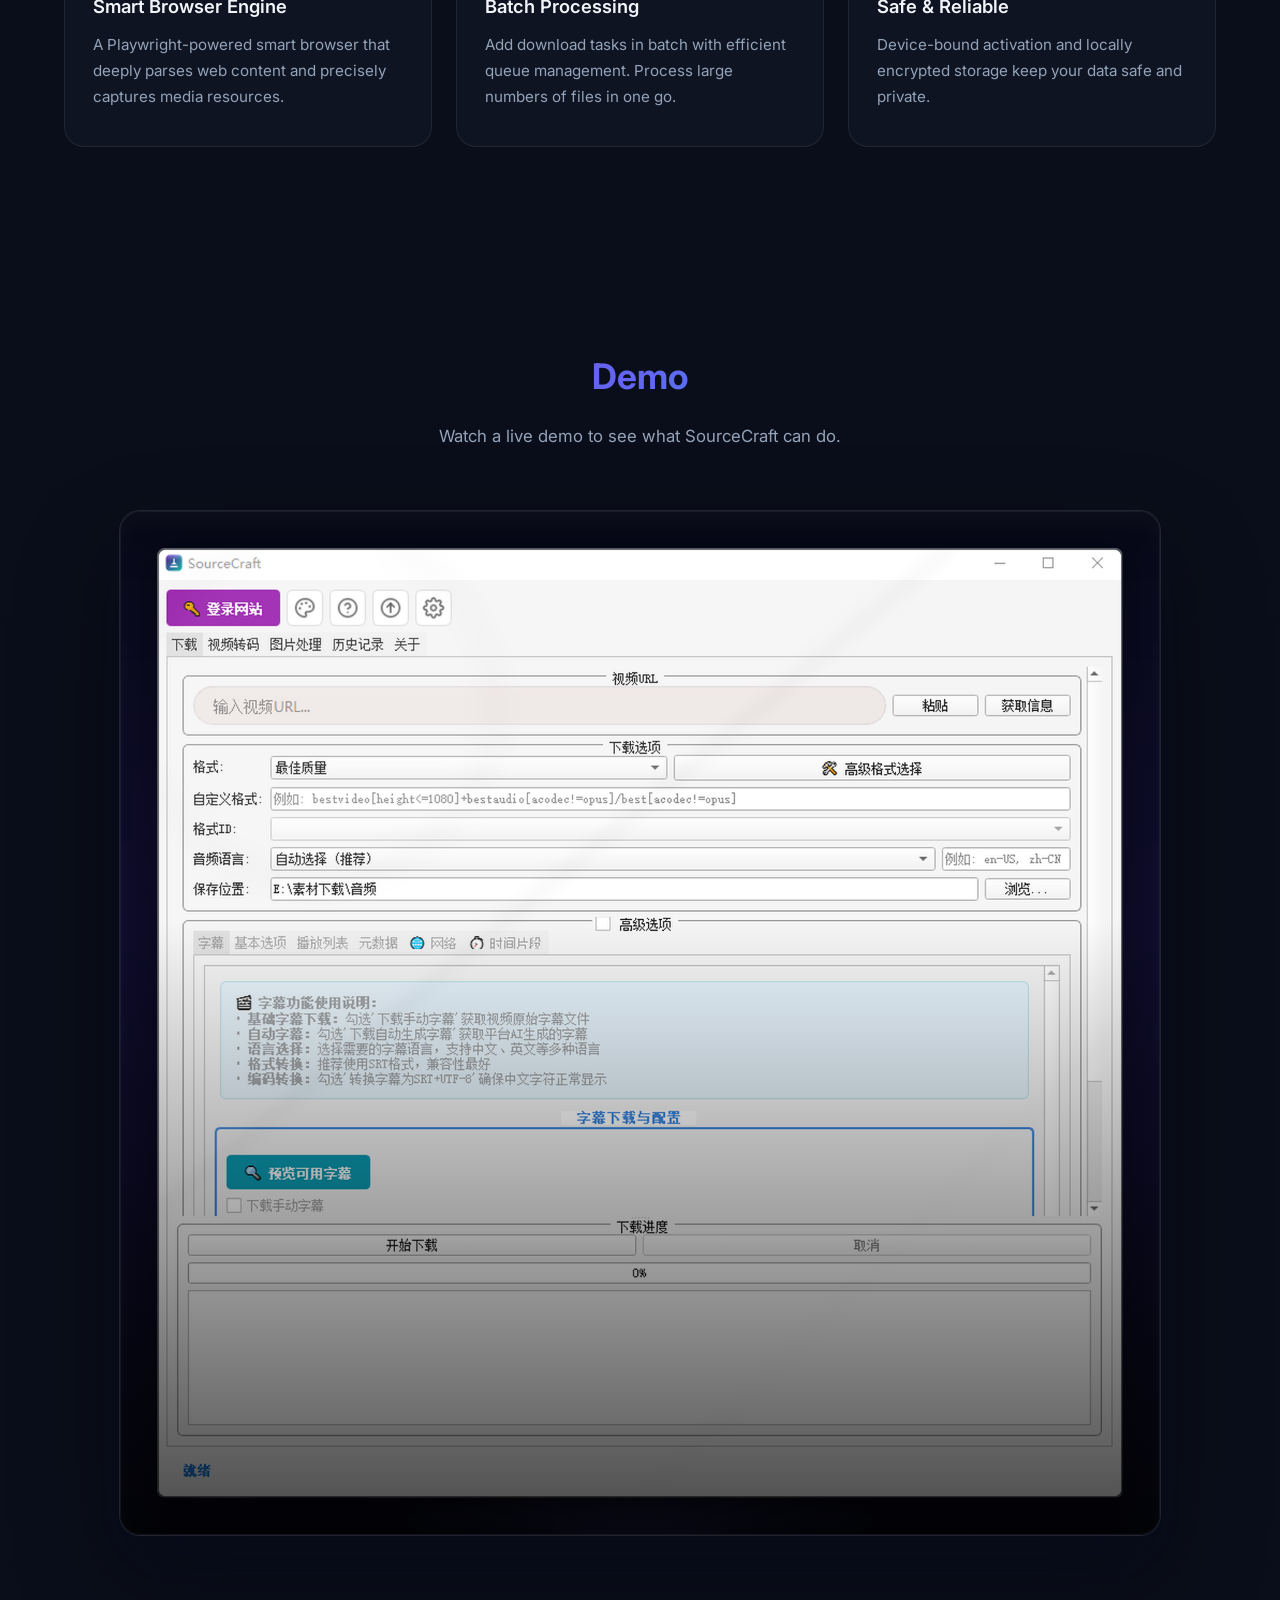
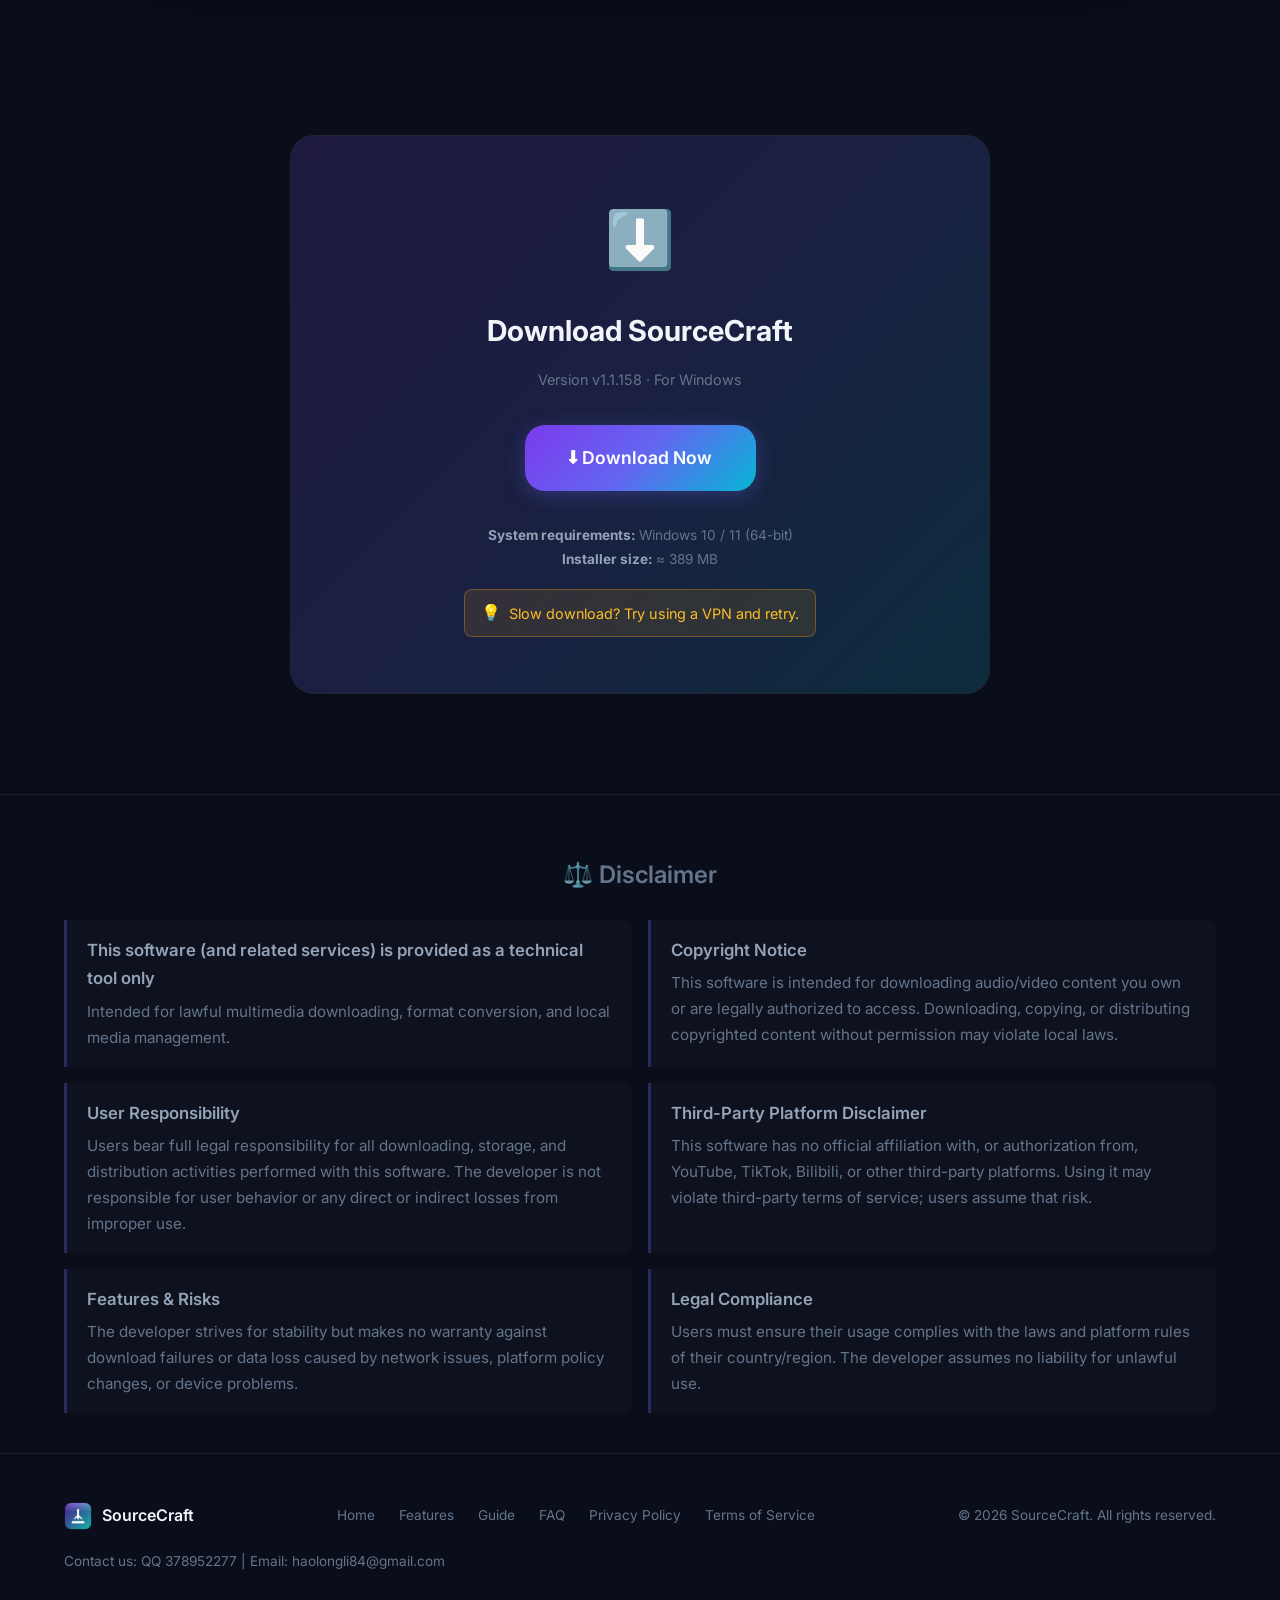
==== commit 547ee5cc: "docs(website): 版本信息更新到 v1.1.158（下载链接/体积/说明/缓存版本）" ====
--- a/website/index.html
+++ b/website/index.html
@@ -43,7 +43,7 @@
       "price": "0",
       "priceCurrency": "CNY"
     },
-    "softwareVersion": "1.1.157",
+    "softwareVersion": "1.1.158",
     "image": "https://hundunxiazaiqi.cn/software_preview_hd.png",
     "screenshot": "https://hundunxiazaiqi.cn/software_preview_hd.png",
     "featureList": [
@@ -70,7 +70,7 @@
 
   <link rel="stylesheet" href="style.css?v=18">
   <script src="locales/zh.js?v=8"></script>
-  <script src="locales/en.js?v=10"></script>
+  <script src="locales/en.js?v=11"></script>
   <script src="i18n.js?v=8"></script>
   <style>
 .lang-switcher-li { display: flex; align-items: center; margin-left: 12px; }
@@ -170,7 +170,7 @@
       <div class="hero-content">
         <div class="hero-badge">
           <span class="dot"></span>
-          <span id="hero-version-text"><span data-i18n="v1.1.157 · 最新版本">v1.1.157 · 最新版本</span></span>
+          <span id="hero-version-text"><span data-i18n="v1.1.158 · 最新版本">v1.1.158 · 最新版本</span></span>
         </div>
         <h1><span data-i18n="强大的">
           强大的</span><br>
@@ -272,10 +272,10 @@
       <div class="download-box reveal">
         <div class="download-icon">⬇️</div>
         <h2><span data-i18n="下载 SourceCraft">下载 SourceCraft</span></h2>
-        <p class="version-info" id="download-version-text"><span data-i18n="当前版本 v1.1.157 · 适用于 Windows 系统">当前版本 v1.1.157 · 适用于 Windows 系统</span></p>
+        <p class="version-info" id="download-version-text"><span data-i18n="当前版本 v1.1.158 · 适用于 Windows 系统">当前版本 v1.1.158 · 适用于 Windows 系统</span></p>
         <div class="download-buttons">
           
-          <a href="https://github.com/lihaolong8517/SourceCraft/releases/download/v1.1.157/SourceCraft_Installer_v1.1.157.exe" class="btn btn-primary btn-large" id="download-btn" target="_blank"><span data-i18n="⬇ 立即下载">
+          <a href="https://github.com/lihaolong8517/SourceCraft/releases/download/v1.1.158/SourceCraft_Installer_v1.1.158.exe" class="btn btn-primary btn-large" id="download-btn" target="_blank"><span data-i18n="⬇ 立即下载">
             ⬇ 立即下载
           </span></a>
           
@@ -283,7 +283,7 @@
         </div>
         <div class="system-req">
           <strong><span data-i18n="系统要求：">系统要求：</span></strong><span data-i18n="Windows 10 / 11（64位）">Windows 10 / 11（64位）</span><br>
-          <strong><span data-i18n="安装包大小：">安装包大小：</span></strong><span id="package-size-text"><span data-i18n="约 567.6 MB">约 567.6 MB</span></span>
+          <strong><span data-i18n="安装包大小：">安装包大小：</span></strong><span id="package-size-text"><span data-i18n="约 389 MB">约 389 MB</span></span>
         </div>
         <p class="download-hint"><span data-i18n="下载速度较慢？请尝试使用 VPN 后重试。">下载速度较慢？请尝试使用 VPN 后重试。</span></p>
       </div>
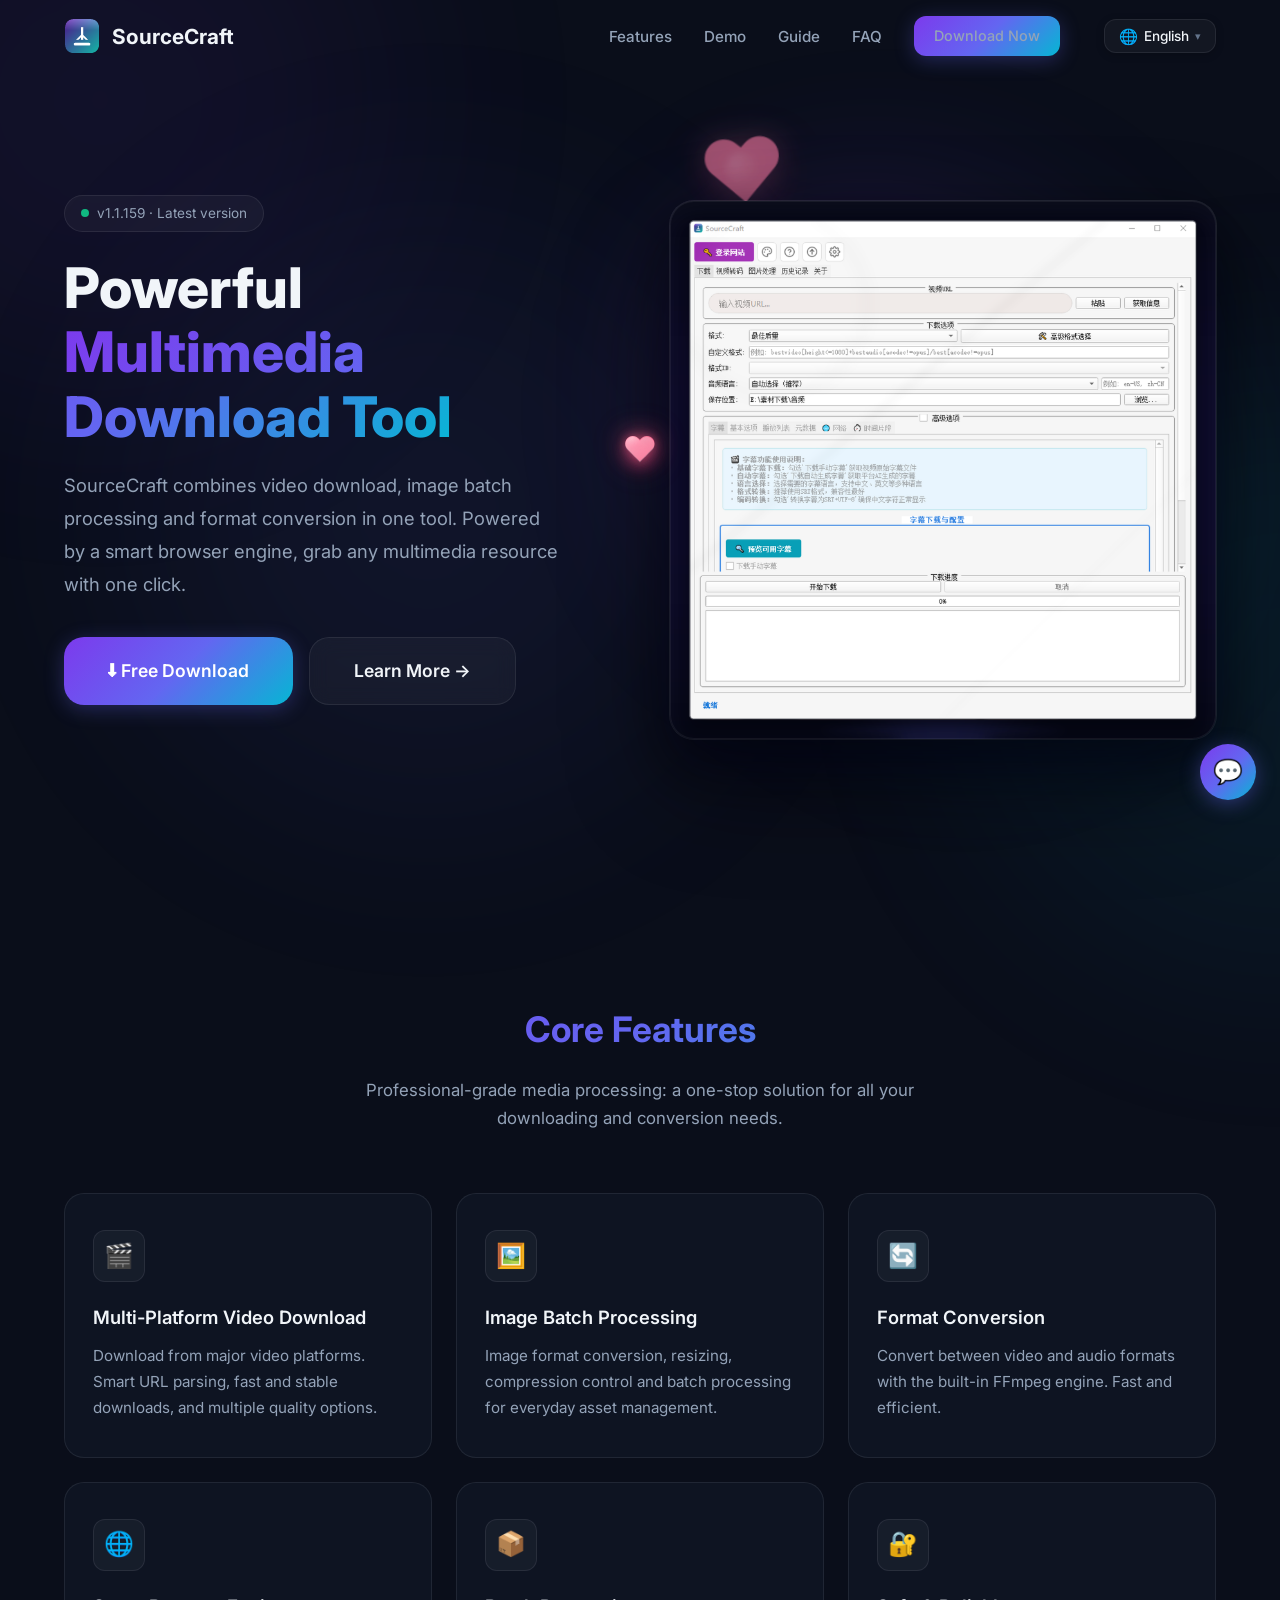
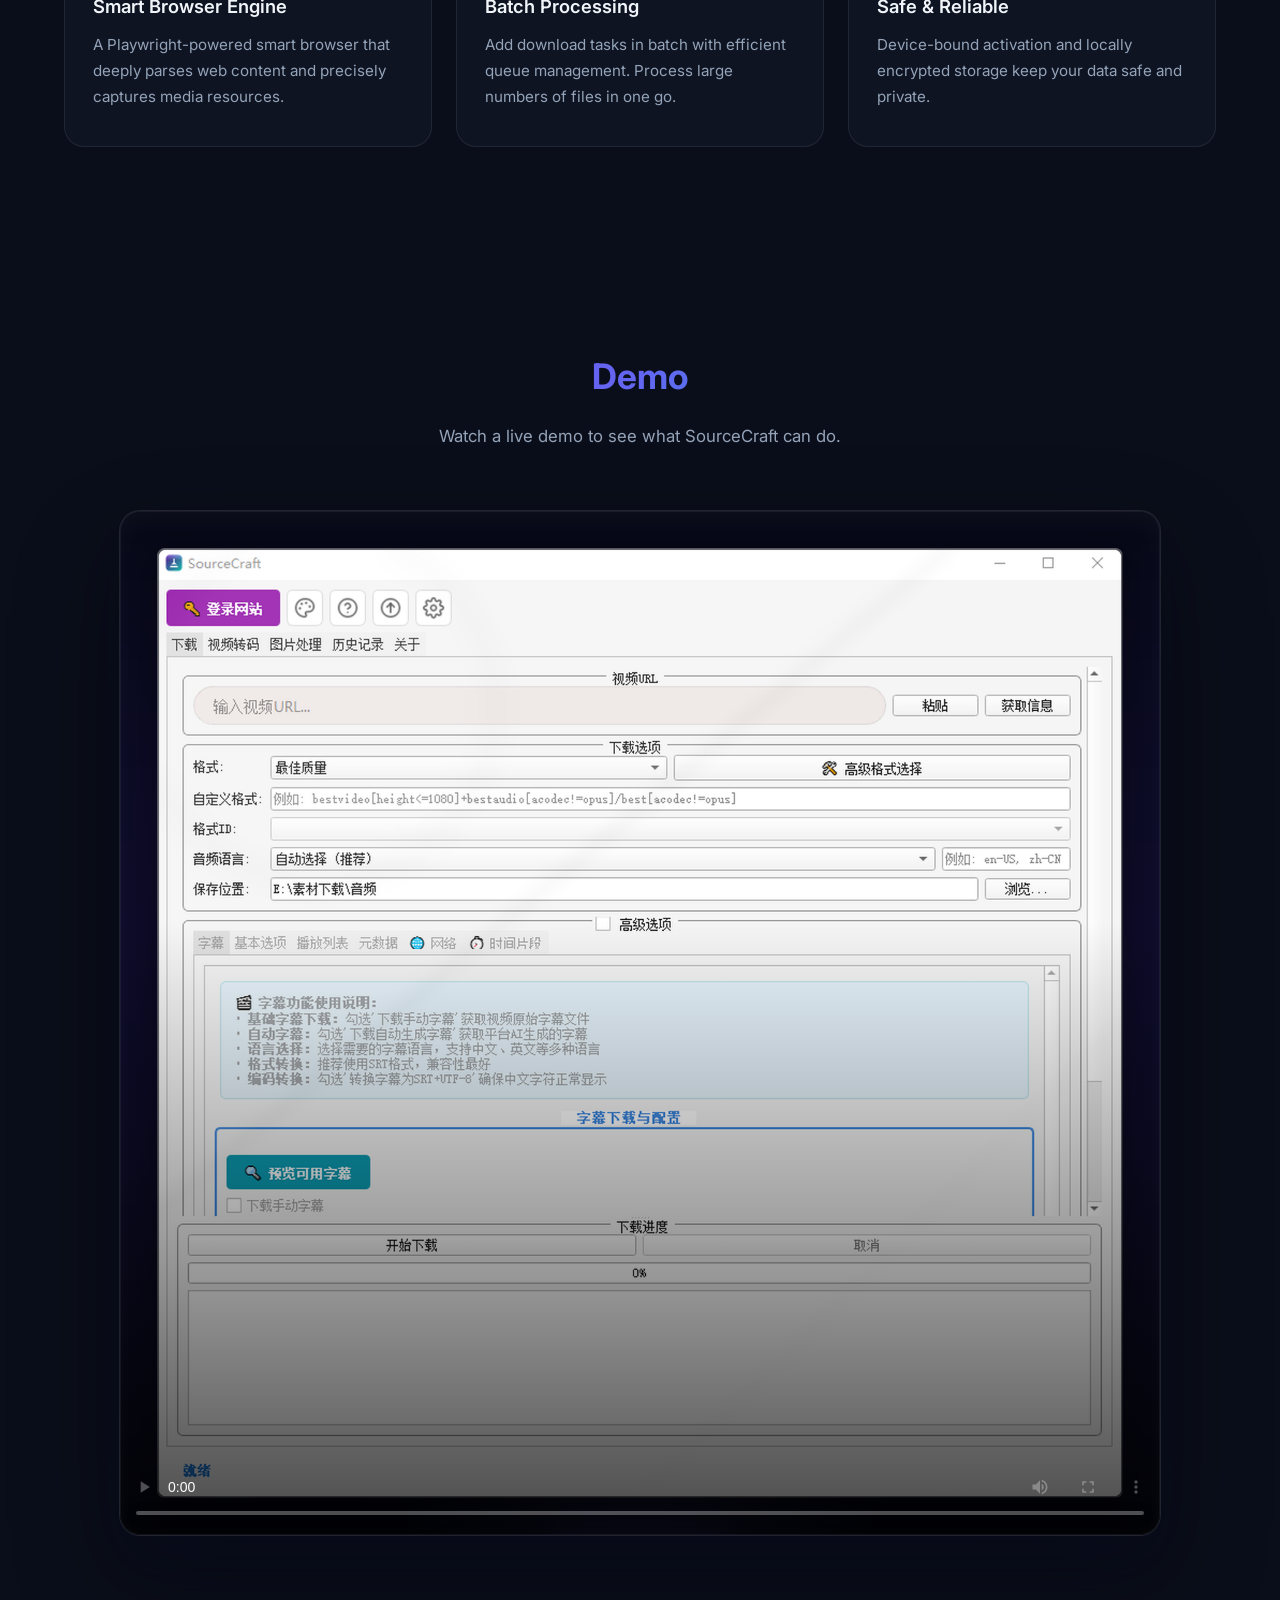
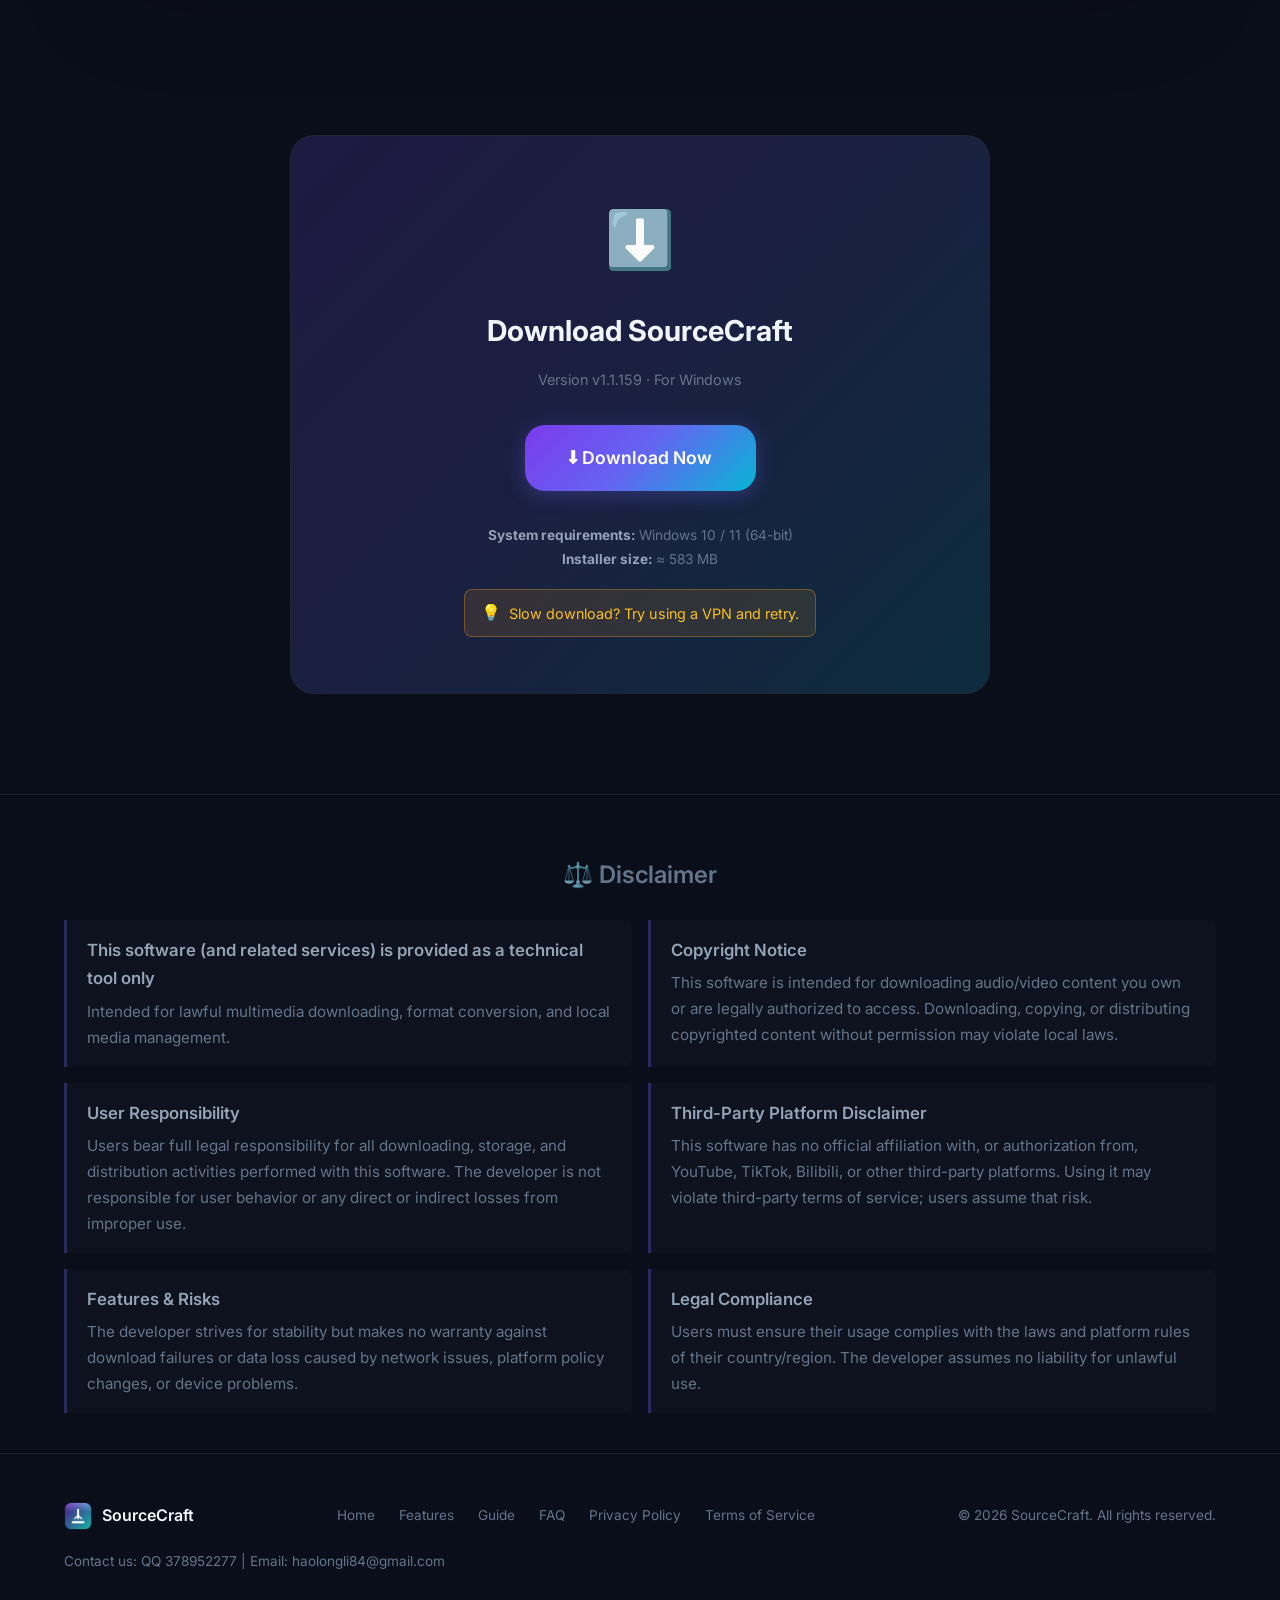
==== commit 8ee85a91: "chore(website): 更新下载链接到v1.1.159 - version.json: 版本号、下载链接、文件大小、发布日期 - index.html: 版本号、下载链接 - locales/" ====
--- a/website/index.html
+++ b/website/index.html
@@ -170,7 +170,7 @@
       <div class="hero-content">
         <div class="hero-badge">
           <span class="dot"></span>
-          <span id="hero-version-text"><span data-i18n="v1.1.158 · 最新版本">v1.1.158 · 最新版本</span></span>
+          <span id="hero-version-text"><span data-i18n="v1.1.159 · 最新版本">v1.1.159 · 最新版本</span></span>
         </div>
         <h1><span data-i18n="强大的">
           强大的</span><br>
@@ -272,10 +272,10 @@
       <div class="download-box reveal">
         <div class="download-icon">⬇️</div>
         <h2><span data-i18n="下载 SourceCraft">下载 SourceCraft</span></h2>
-        <p class="version-info" id="download-version-text"><span data-i18n="当前版本 v1.1.158 · 适用于 Windows 系统">当前版本 v1.1.158 · 适用于 Windows 系统</span></p>
+        <p class="version-info" id="download-version-text"><span data-i18n="当前版本 v1.1.159 · 适用于 Windows 系统">当前版本 v1.1.159 · 适用于 Windows 系统</span></p>
         <div class="download-buttons">
           
-          <a href="https://github.com/lihaolong8517/SourceCraft/releases/download/v1.1.158/SourceCraft_Installer_v1.1.158.exe" class="btn btn-primary btn-large" id="download-btn" target="_blank"><span data-i18n="⬇ 立即下载">
+          <a href="https://github.com/lihaolong8517/SourceCraft/releases/download/v1.1.159/SourceCraft_Installer_v1.1.159.exe" class="btn btn-primary btn-large" id="download-btn" target="_blank"><span data-i18n="⬇ 立即下载">
             ⬇ 立即下载
           </span></a>
           
